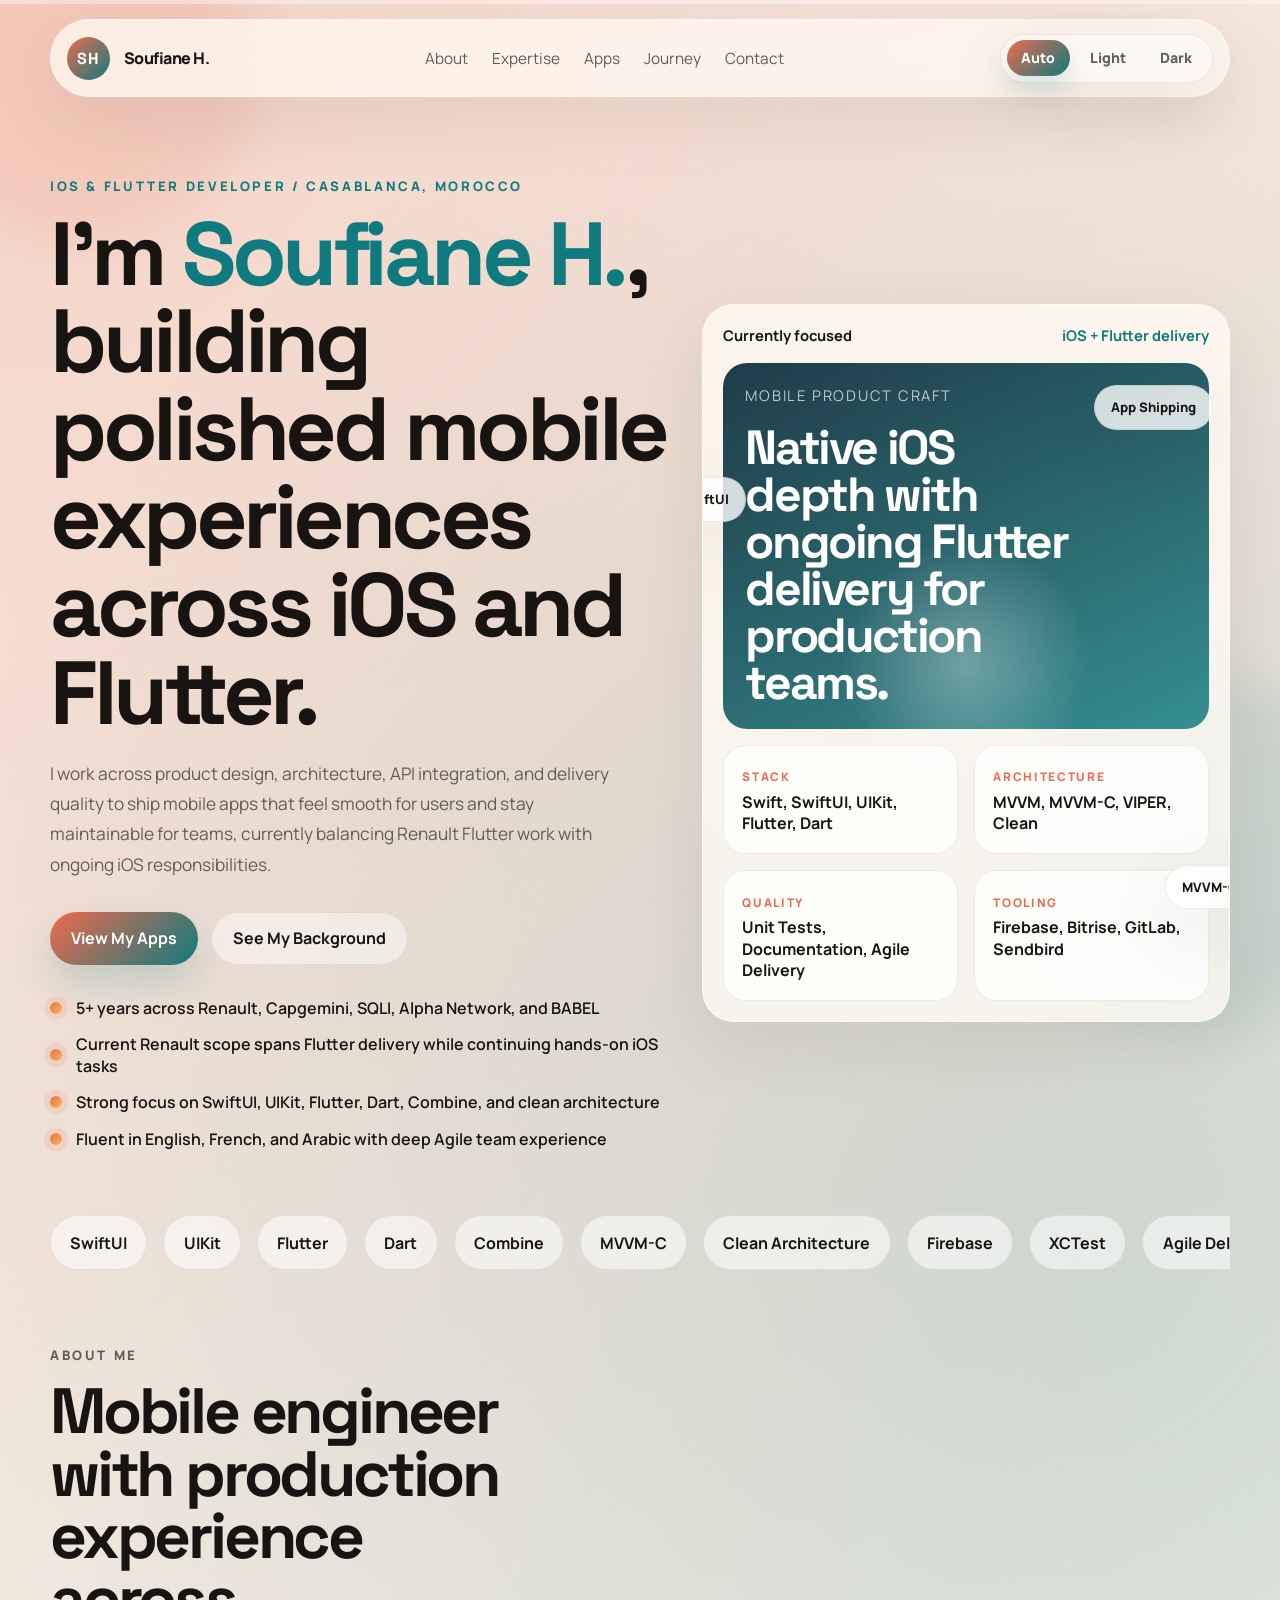
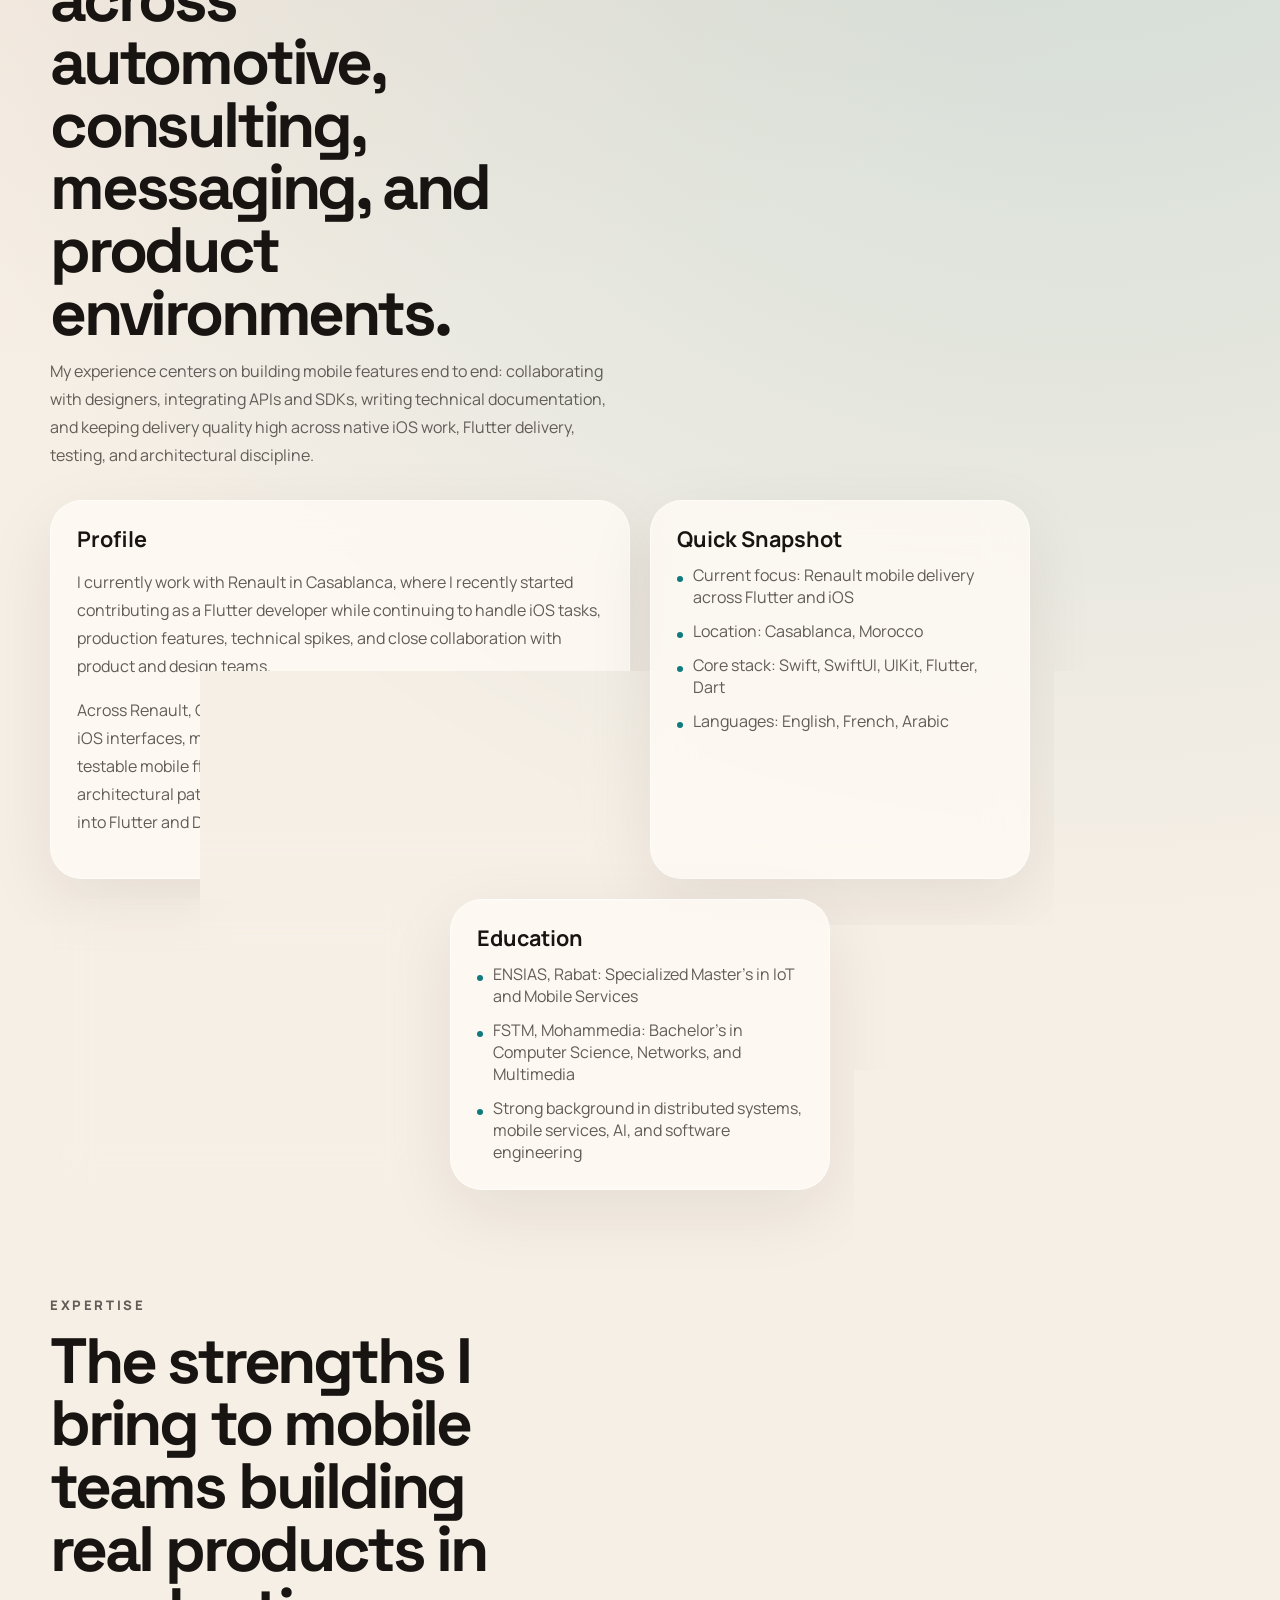
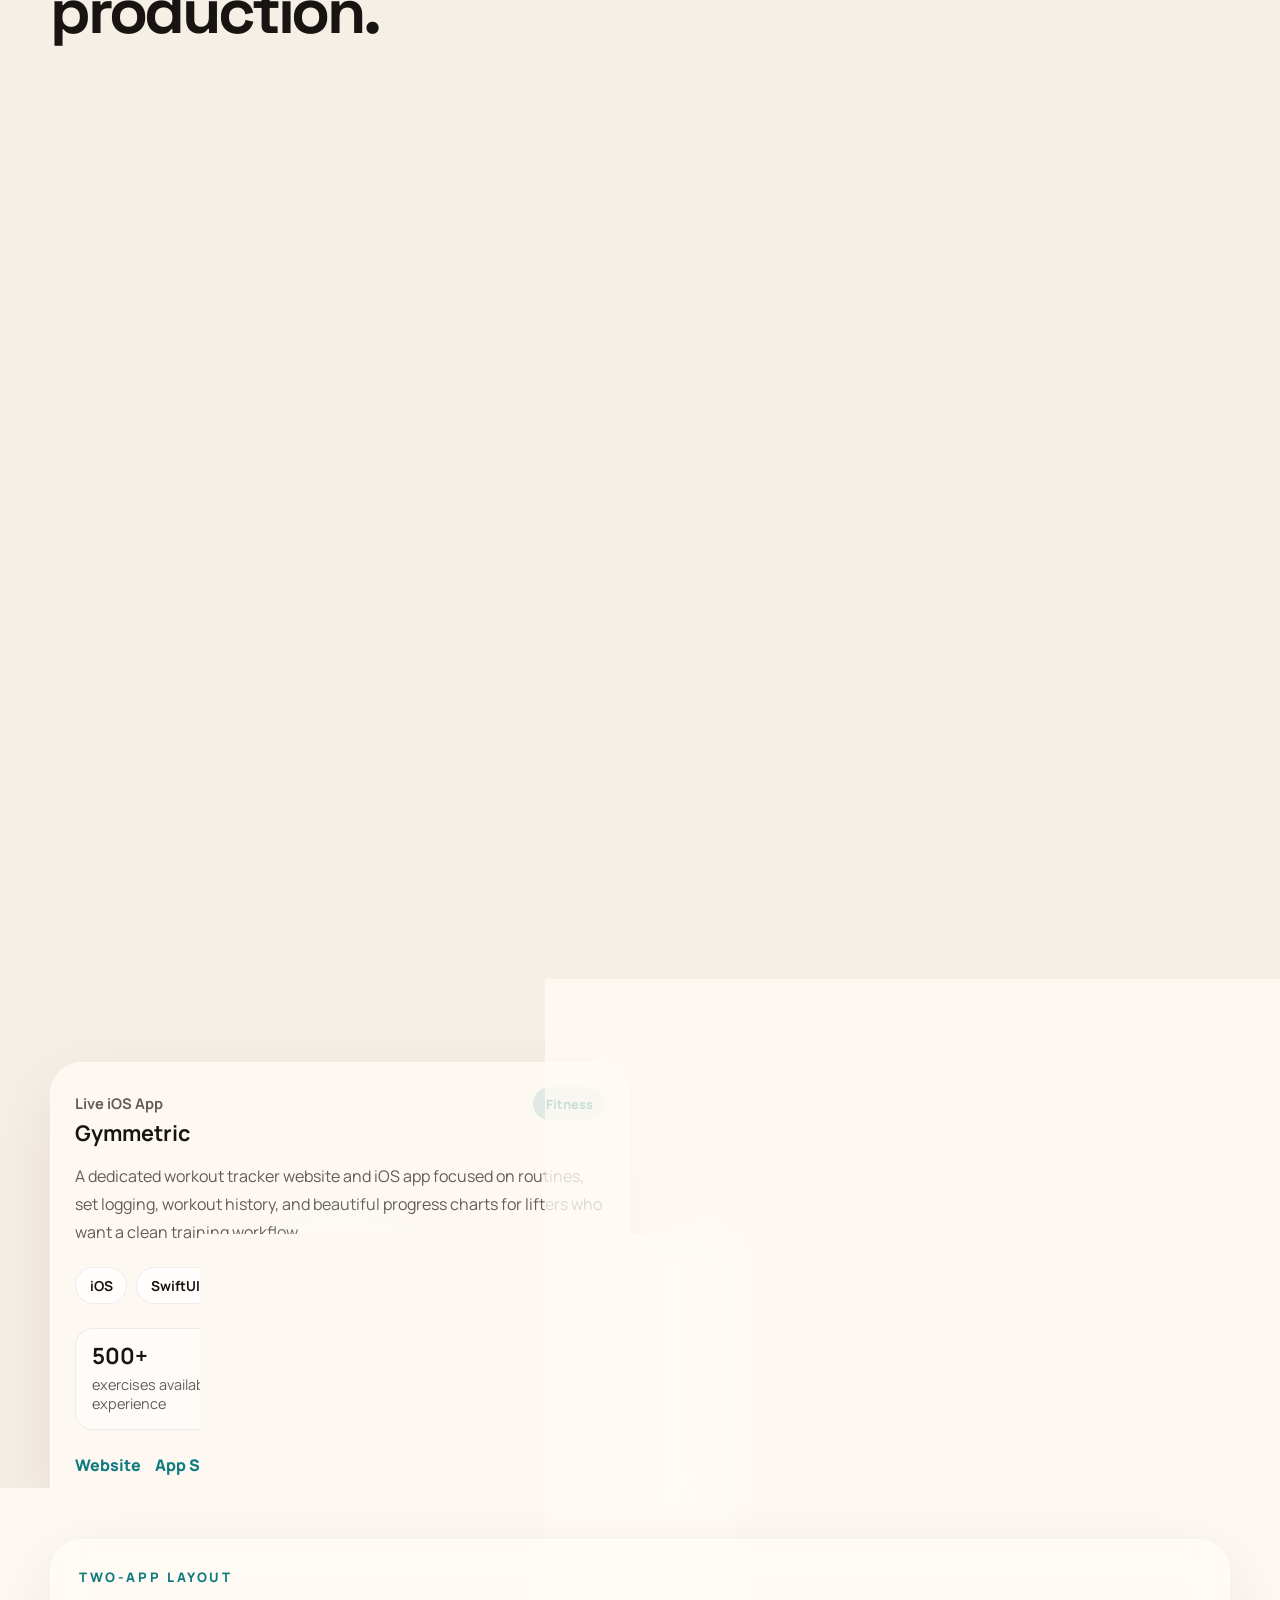
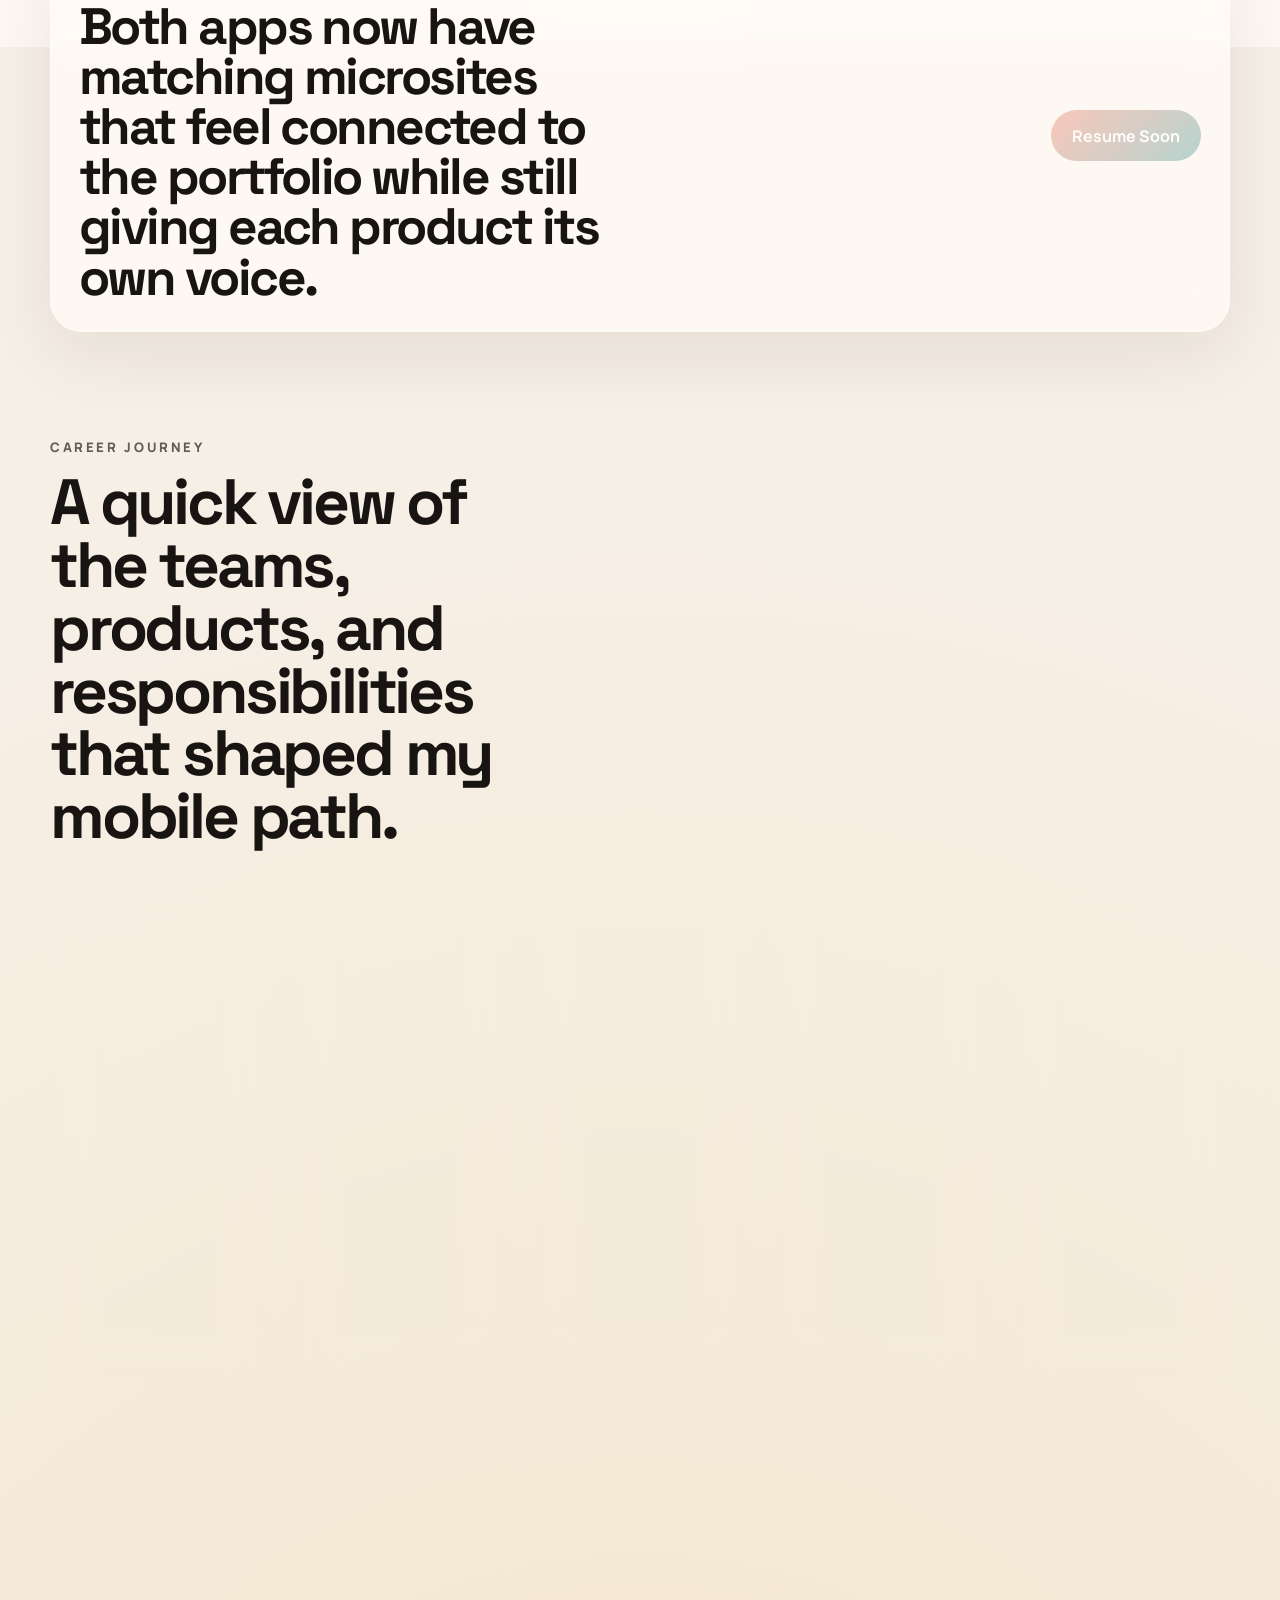
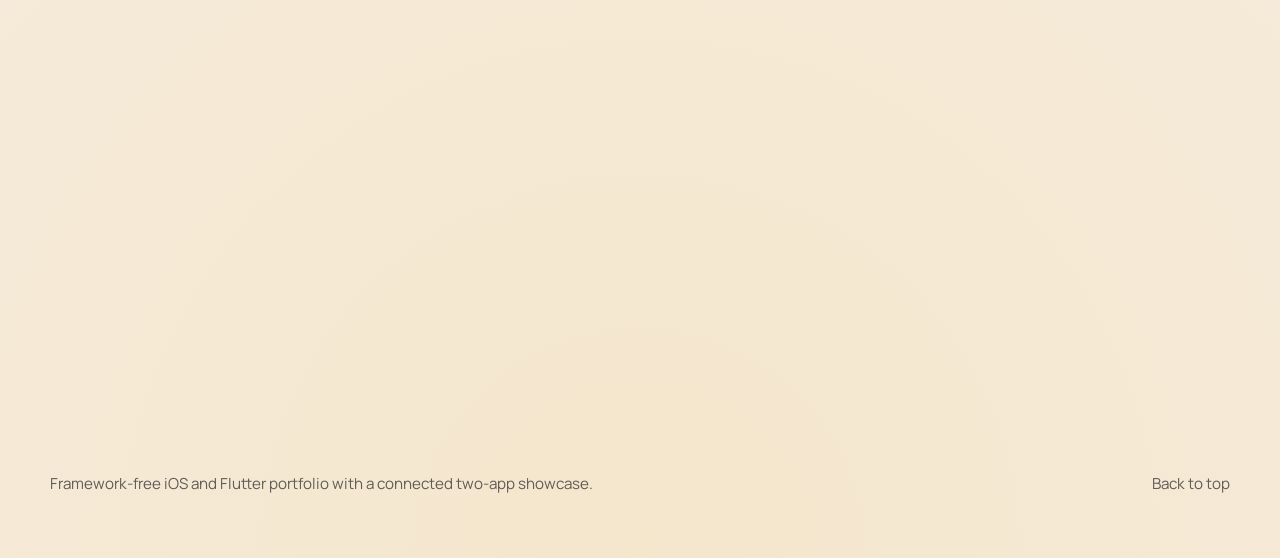
==== index.html @ 75a9214c "feat: init" ====
<!DOCTYPE html>
<html lang="en">
  <head>
    <meta charset="UTF-8" />
    <meta name="viewport" content="width=device-width, initial-scale=1.0" />
    <title>Soufiane H. | iOS &amp; Flutter Developer</title>
    <meta
      name="description"
      content="Framework-free portfolio for Soufiane H., featuring iOS and Flutter delivery, production app experience, and a connected two-app showcase."
    />
    <script>
      (function () {
        try {
          var mode = localStorage.getItem("site-theme-mode") || "system";
          var prefersDark = window.matchMedia("(prefers-color-scheme: dark)").matches;
          var resolved = mode === "dark" || (mode === "system" && prefersDark) ? "dark" : "light";
          document.documentElement.setAttribute("data-theme-mode", mode);
          document.documentElement.setAttribute("data-theme", resolved);
          document.documentElement.style.colorScheme = resolved;
        } catch (error) {}
      })();
    </script>
    <link rel="preconnect" href="https://fonts.googleapis.com" />
    <link rel="preconnect" href="https://fonts.gstatic.com" crossorigin />
    <link
      href="https://fonts.googleapis.com/css2?family=Manrope:wght@400;500;600;700;800&amp;family=Space+Grotesk:wght@500;700&amp;display=swap"
      rel="stylesheet"
    />
    <link rel="stylesheet" href="style.css" />
  </head>
  <body>
    <a class="skip-link" href="#main-content">Skip to content</a>

    <div class="scroll-progress" aria-hidden="true">
      <span></span>
    </div>

    <div class="page-shell">
      <header class="site-header">
        <a class="brand" href="#top" aria-label="Homepage">
          <span class="brand-mark">SH</span>
          <span class="brand-text">Soufiane H.</span>
        </a>

        <nav class="site-nav" aria-label="Primary navigation">
          <a href="#about">About</a>
          <a href="#services">Expertise</a>
          <a href="#apps">Apps</a>
          <a href="#process">Journey</a>
          <a href="#contact">Contact</a>
        </nav>

        <div class="theme-switcher theme-switcher--header" role="group" aria-label="Color theme">
          <button class="theme-switcher__button" type="button" data-theme-option="system" aria-pressed="true">Auto</button>
          <button class="theme-switcher__button" type="button" data-theme-option="light" aria-pressed="false">Light</button>
          <button class="theme-switcher__button" type="button" data-theme-option="dark" aria-pressed="false">Dark</button>
        </div>

        <!-- <span class="ghost-button is-disabled" aria-disabled="true">Resume Soon</span> -->
      </header>

      <main id="main-content">
        <section class="hero section" id="top">
          <div class="hero-copy" data-reveal>
            <p class="eyebrow">iOS &amp; Flutter Developer / Casablanca, Morocco</p>
            <h1>
              I'm <span class="text-accent">Soufiane H.</span>, building
              polished mobile experiences across iOS and Flutter.
            </h1>
            <p class="hero-text">
              I work across product design, architecture, API integration, and
              delivery quality to ship mobile apps that feel smooth for users
              and stay maintainable for teams, currently balancing Renault
              Flutter work with ongoing iOS responsibilities.
            </p>

            <div class="hero-actions">
              <a class="primary-button" href="#apps">View My Apps</a>
              <a class="secondary-link" href="#about">See My Background</a>
            </div>

            <ul class="signal-list" aria-label="Portfolio highlights">
              <li>5+ years across Renault, Capgemini, SQLI, Alpha Network, and BABEL</li>
              <li>Current Renault scope spans Flutter delivery while continuing hands-on iOS tasks</li>
              <li>Strong focus on SwiftUI, UIKit, Flutter, Dart, Combine, and clean architecture</li>
              <li>Fluent in English, French, and Arabic with deep Agile team experience</li>
            </ul>
          </div>

          <div class="hero-panel interactive-card" data-reveal data-tilt>
            <div class="panel-top">
              <p>Currently focused</p>
              <span>iOS + Flutter delivery</span>
            </div>

            <div class="hero-stack">
              <article class="stack-card">
                <p class="stack-label">Mobile Product Craft</p>
                <h2>Native iOS depth with ongoing Flutter delivery for production teams.</h2>
              </article>

              <div class="stack-grid">
                <article class="mini-card">
                  <span class="mini-kicker">Stack</span>
                  <strong>Swift, SwiftUI, UIKit, Flutter, Dart</strong>
                </article>
                <article class="mini-card">
                  <span class="mini-kicker">Architecture</span>
                  <strong>MVVM, MVVM-C, VIPER, Clean</strong>
                </article>
                <article class="mini-card">
                  <span class="mini-kicker">Quality</span>
                  <strong>Unit Tests, Documentation, Agile Delivery</strong>
                </article>
                <article class="mini-card">
                  <span class="mini-kicker">Tooling</span>
                  <strong>Firebase, Bitrise, GitLab, Sendbird</strong>
                </article>
              </div>
            </div>

            <span class="orbit orbit-one" aria-hidden="true">SwiftUI</span>
            <span class="orbit orbit-two" aria-hidden="true">MVVM-C</span>
            <span class="orbit orbit-three" aria-hidden="true">App Shipping</span>
          </div>
        </section>

        <section class="ticker" aria-label="Scrolling highlights">
          <div class="ticker-track">
            <span>SwiftUI</span>
            <span>UIKit</span>
            <span>Flutter</span>
            <span>Dart</span>
            <span>Combine</span>
            <span>MVVM-C</span>
            <span>Clean Architecture</span>
            <span>Firebase</span>
            <span>XCTest</span>
            <span>Agile Delivery</span>
            <span>SwiftUI</span>
            <span>UIKit</span>
            <span>Flutter</span>
            <span>Dart</span>
            <span>Combine</span>
            <span>MVVM-C</span>
            <span>Clean Architecture</span>
            <span>Firebase</span>
            <span>XCTest</span>
            <span>Agile Delivery</span>
          </div>
        </section>

        <section class="section" id="about">
          <div class="section-heading" data-reveal>
            <p class="eyebrow">About Me</p>
            <h2>
              Mobile engineer with production experience across automotive,
              consulting, messaging, and product environments.
            </h2>
            <p>
              My experience centers on building mobile features end to end:
              collaborating with designers, integrating APIs and SDKs, writing
              technical documentation, and keeping delivery quality high across
              native iOS work, Flutter delivery, testing, and architectural
              discipline.
            </p>
          </div>

          <div class="about-grid">
            <article class="about-card about-card-wide" data-reveal>
              <h3>Profile</h3>
              <p>
                I currently work with Renault in Casablanca, where I recently
                started contributing as a Flutter developer while continuing to
                handle iOS tasks, production features, technical spikes, and
                close collaboration with product and design teams.
              </p>
              <p>
                Across Renault, Capgemini, SQLI, Alpha Network, and BABEL, I
                have built iOS interfaces, messaging-related features, API
                integrations, and testable mobile flows using Swift, SwiftUI,
                UIKit, Combine, and modern architectural patterns, and I am now
                extending that production work into Flutter and Dart within my
                current Renault scope.
              </p>
            </article>

            <article class="about-card" data-reveal>
              <h3>Quick Snapshot</h3>
              <ul class="detail-list">
                <li>Current focus: Renault mobile delivery across Flutter and iOS</li>
                <li>Location: Casablanca, Morocco</li>
                <li>Core stack: Swift, SwiftUI, UIKit, Flutter, Dart</li>
                <li>Languages: English, French, Arabic</li>
              </ul>
            </article>

            <article class="about-card accent-card" data-reveal>
              <h3>Tools And Workflow</h3>
              <p>
                I regularly work with Firebase, Sendbird SDK, Contentsquare
                SDK, Bitrise, and GitLab, and I am comfortable moving between
                iOS delivery, Flutter tasks, documentation, testing, feature
                delivery, and release support.
              </p>
            </article>

            <article class="about-card" data-reveal>
              <h3>Education</h3>
              <ul class="detail-list">
                <li>ENSIAS, Rabat: Specialized Master's in IoT and Mobile Services</li>
                <li>FSTM, Mohammedia: Bachelor's in Computer Science, Networks, and Multimedia</li>
                <li>Strong background in distributed systems, mobile services, AI, and software engineering</li>
              </ul>
            </article>
          </div>
        </section>

        <section class="section" id="services">
          <div class="section-heading" data-reveal>
            <p class="eyebrow">Expertise</p>
            <h2>
              The strengths I bring to mobile teams building real products in
              production.
            </h2>
          </div>

          <div class="capability-grid">
            <article class="capability-card" data-reveal>
              <span class="capability-number">01</span>
              <h3>iOS And Flutter Engineering</h3>
              <p>
                Building and maintaining mobile features with Swift, SwiftUI,
                UIKit, Flutter, Dart, Combine, CoreData, CoreML, AVFoundation,
                and AVKit.
              </p>
            </article>

            <article class="capability-card" data-reveal>
              <span class="capability-number">02</span>
              <h3>Architecture And Quality</h3>
              <p>
                Applying MVVM, MVVM-C, VIPER, and clean architecture while
                supporting unit testing, technical spikes, and maintainable
                native and cross-platform code structure.
              </p>
            </article>

            <article class="capability-card" data-reveal>
              <span class="capability-number">03</span>
              <h3>Integration And Delivery</h3>
              <p>
                Shipping production-ready flows with API integration, offline
                and online management, SDK integration, Agile collaboration, and
                release-aware tooling.
              </p>
            </article>
          </div>
        </section>

        <section class="section" id="apps">
          <div class="section-heading" data-reveal>
            <p class="eyebrow">Featured Apps</p>
            <h2>
              A two-app spotlight designed around your portfolio instead of a
              generic multi-card gallery.
            </h2>
            <p>
              Both iOS products now have their own connected landing pages, so
              this section acts as the hub between the portfolio, the live app
              websites, and each App Store listing.
            </p>
          </div>

          <div class="apps-grid">
            <article class="app-card interactive-card" data-reveal data-tilt>
              <div class="app-head">
                <p class="app-type">Live iOS App</p>
                <span class="status-pill">Fitness</span>
              </div>
              <h3>Gymmetric</h3>
              <p>
                A dedicated workout tracker website and iOS app focused on
                routines, set logging, workout history, and beautiful progress
                charts for lifters who want a clean training workflow.
              </p>
              <ul class="app-tags">
                <li>iOS</li>
                <li>SwiftUI</li>
                <li>Workout Tracking</li>
              </ul>
              <div class="app-stats">
                <div>
                  <strong>500+</strong>
                  <span>exercises available in the app experience</span>
                </div>
                <div>
                  <strong>3</strong>
                  <span>supported languages highlighted on the product site</span>
                </div>
              </div>
              <div class="app-links">
                <a href="Gymmetric/index.html">Website</a>
                <a href="https://apps.apple.com/ma/app/gymmetric-gym-workout-tracker/id6747186413">App Store</a>
              </div>
            </article>

            <article class="app-card interactive-card" data-reveal data-tilt>
              <div class="app-head">
                <p class="app-type">Live iOS App</p>
                <span class="status-pill muted-pill">Productivity</span>
              </div>
              <h3>Togglio</h3>
              <p>
                A calm Pomodoro timer and task manager built for deep work,
                focus sprints, custom timing, and a more intentional daily
                productivity rhythm on iPhone.
              </p>
              <ul class="app-tags">
                <li>iOS</li>
                <li>Pomodoro</li>
                <li>Productivity</li>
              </ul>
              <div class="app-stats">
                <div>
                  <strong>25 min</strong>
                  <span>signature focus session highlighted across the product site</span>
                </div>
                <div>
                  <strong>0 data</strong>
                  <span>current App Store privacy label indicates data not collected</span>
                </div>
              </div>
              <div class="app-links">
                <a href="Togglio/index.html">Website</a>
                <a href="https://apps.apple.com/ma/app/togglio-pomodoro-timer-tasks/id6746730743">App Store</a>
              </div>
            </article>
          </div>

          <div class="apps-banner" data-reveal>
            <div>
              <p class="eyebrow">Two-App Layout</p>
              <h3>
                Both apps now have matching microsites that feel connected to
                the portfolio while still giving each product its own voice.
              </h3>
            </div>
            <span class="primary-button is-disabled" aria-disabled="true">Resume Soon</span>
          </div>
        </section>

        <section class="section" id="process">
          <div class="section-heading" data-reveal>
            <p class="eyebrow">Career Journey</p>
            <h2>
              A quick view of the teams, products, and responsibilities that
              shaped my mobile path.
            </h2>
          </div>

          <div class="process-grid">
            <article class="process-card" data-reveal>
              <span>01</span>
              <h3>Renault</h3>
              <p>
                Working with Renault since March 2025, now contributing as a
                Flutter developer while continuing iOS tasks across production
                features, front-end implementation, technical spikes,
                documentation, API integration, and unit tests.
              </p>
            </article>

            <article class="process-card" data-reveal>
              <span>02</span>
              <h3>Capgemini @ Renault</h3>
              <p>
                Senior iOS Developer from August 2024 to February 2025,
                delivering SwiftUI and UIKit features with Combine, MVVM-C, and
                close collaboration across Agile teams.
              </p>
            </article>

            <article class="process-card" data-reveal>
              <span>03</span>
              <h3>SQLI</h3>
              <p>
                iOS Developer from May 2023 to August 2024, including work on a
                new messaging Swift package, clean architecture, documentation,
                and unit tests.
              </p>
            </article>

            <article class="process-card" data-reveal>
              <span>04</span>
              <h3>Alpha Network</h3>
              <p>
                iOS Developer from March 2022 to April 2023, shipping new
                features, API integrations, MVVM-based flows, and UIKit-driven
                product updates.
              </p>
            </article>

            <article class="process-card" data-reveal>
              <span>05</span>
              <h3>BABEL</h3>
              <p>
                iOS Developer from September 2020 to February 2022, working
                with VIPER, Objective-C, unit and UI tests, and collaborative
                Agile product delivery.
              </p>
            </article>
          </div>
        </section>

        <section class="section contact-section" id="contact">
          <div class="contact-card interactive-card" data-reveal data-tilt>
            <p class="eyebrow">Contact</p>
            <h2>
              Open to iOS, Flutter, and product-focused mobile opportunities.
            </h2>
            <p>
              Available for product-focused mobile work, app collaborations, and
              engineering roles where strong UI craft and maintainable
              architecture both matter.
            </p>

            <div class="contact-links">
              <!-- <a class="primary-button" href="mailto:email@gmail.com"
                >email@gmail.com</a
              > 
              <span class="ghost-button dark-button is-disabled" aria-disabled="true"
                >Resume Soon</span
              > -->
              <a
                class="ghost-button dark-button"
                href="https://www.linkedin.com/in/shobaizi/"
                >LinkedIn</a
              >
            </div>
          </div>
        </section>
      </main>

      <footer class="site-footer">
        <p>Framework-free iOS and Flutter portfolio with a connected two-app showcase.</p>
        <a href="#top">Back to top</a>
      </footer>
    </div>

    <script src="script.js"></script>
  </body>
</html>
---- style.css ----
:root {
  color-scheme: light;
  --bg: #f6efe6;
  --paper: rgba(255, 251, 245, 0.78);
  --paper-solid: #fffaf4;
  --ink: #171412;
  --muted: #615c57;
  --line: rgba(23, 20, 18, 0.08);
  --accent: #ee6a4d;
  --accent-2: #0f7b7e;
  --accent-3: #efbf56;
  --accent-4: #13313f;
  --shadow-soft: 0 22px 70px rgba(43, 30, 18, 0.08);
  --shadow-strong: 0 24px 90px rgba(43, 30, 18, 0.16);
  --radius-xl: 32px;
  --radius-lg: 24px;
  --radius-md: 18px;
  --radius-sm: 14px;
  --container: 1180px;
}

:root[data-theme="dark"] {
  color-scheme: dark;
  --bg: #0d1418;
  --paper: rgba(18, 26, 31, 0.82);
  --paper-solid: #111a1f;
  --ink: #eef7f4;
  --muted: #a3b5af;
  --line: rgba(173, 196, 181, 0.14);
  --shadow-soft: 0 24px 72px rgba(0, 0, 0, 0.28);
  --shadow-strong: 0 30px 96px rgba(0, 0, 0, 0.42);
}

*,
*::before,
*::after {
  box-sizing: border-box;
}

html {
  scroll-behavior: smooth;
}

body {
  margin: 0;
  min-height: 100vh;
  font-family: "Manrope", sans-serif;
  color: var(--ink);
  background:
    radial-gradient(circle at top left, rgba(238, 106, 77, 0.2), transparent 28%),
    radial-gradient(circle at 85% 18%, rgba(15, 123, 126, 0.18), transparent 22%),
    radial-gradient(circle at 50% 100%, rgba(239, 191, 86, 0.18), transparent 24%),
    var(--bg);
  overflow-x: hidden;
}

body::before,
body::after {
  content: "";
  position: fixed;
  inset: auto;
  z-index: -2;
  width: 22rem;
  height: 22rem;
  border-radius: 50%;
  filter: blur(24px);
  opacity: 0.35;
  animation: drift 14s ease-in-out infinite;
}

body::before {
  top: -7rem;
  left: -6rem;
  background: rgba(238, 106, 77, 0.35);
}

body::after {
  right: -6rem;
  bottom: -8rem;
  background: rgba(15, 123, 126, 0.28);
  animation-delay: -7s;
}

a {
  color: inherit;
  text-decoration: none;
}

button,
a {
  -webkit-tap-highlight-color: transparent;
}

img {
  max-width: 100%;
  display: block;
}

.skip-link {
  position: absolute;
  left: 1rem;
  top: -3rem;
  padding: 0.75rem 1rem;
  border-radius: 999px;
  background: var(--accent-4);
  color: #fff;
  transition: top 0.2s ease;
  z-index: 20;
}

.skip-link:focus {
  top: 1rem;
}

.scroll-progress {
  position: fixed;
  top: 0;
  left: 0;
  width: 100%;
  height: 4px;
  z-index: 30;
  background: rgba(255, 255, 255, 0.4);
  backdrop-filter: blur(10px);
}

.scroll-progress span {
  display: block;
  width: 100%;
  height: 100%;
  transform-origin: left center;
  transform: scaleX(0);
  background: linear-gradient(90deg, var(--accent), var(--accent-2), var(--accent-3));
}

.page-shell {
  width: min(100% - 2rem, var(--container));
  margin: 0 auto;
  padding: 1.2rem 0 3rem;
}

.site-header {
  position: sticky;
  top: 1rem;
  z-index: 15;
  display: flex;
  align-items: center;
  justify-content: space-between;
  gap: 1rem;
  padding: 0.85rem 1rem;
  margin-bottom: 2.5rem;
  border: 1px solid rgba(255, 255, 255, 0.5);
  border-radius: 999px;
  background: rgba(255, 249, 241, 0.75);
  box-shadow: var(--shadow-soft);
  backdrop-filter: blur(18px);
  transition:
    transform 0.25s ease,
    box-shadow 0.25s ease,
    background 0.25s ease;
}

.site-header.is-scrolled {
  transform: translateY(0.15rem);
  background: rgba(255, 251, 245, 0.92);
  box-shadow: var(--shadow-strong);
}

.brand {
  display: inline-flex;
  align-items: center;
  gap: 0.85rem;
  min-width: fit-content;
}

.brand-mark {
  display: grid;
  place-items: center;
  width: 2.7rem;
  height: 2.7rem;
  border-radius: 50%;
  background: linear-gradient(135deg, var(--accent), var(--accent-2));
  color: #fff;
  font-family: "Space Grotesk", sans-serif;
  font-weight: 700;
  letter-spacing: 0.08em;
}

.brand-text {
  font-weight: 800;
  letter-spacing: -0.03em;
}

.site-nav {
  display: inline-flex;
  align-items: center;
  gap: 1.5rem;
}

.site-nav a {
  font-size: 0.96rem;
  color: var(--muted);
  transition: color 0.2s ease;
}

.site-nav a:hover,
.site-nav a:focus-visible {
  color: var(--ink);
}

.section {
  padding: 3.25rem 0;
}

.hero {
  display: grid;
  grid-template-columns: minmax(0, 1.08fr) minmax(320px, 0.92fr);
  gap: 2rem;
  align-items: center;
  min-height: calc(100vh - 12rem);
  padding-top: 2.5rem;
}

.hero-copy h1,
.section-heading h2,
.stack-card h2,
.contact-card h2,
.apps-banner h3 {
  margin: 0;
  font-family: "Space Grotesk", sans-serif;
  letter-spacing: -0.05em;
  line-height: 0.98;
}

.hero-copy h1 {
  max-width: 12ch;
  font-size: clamp(3.5rem, 7vw, 6.4rem);
}

.text-accent {
  color: var(--accent-2);
}

.hero-text,
.section-heading p,
.about-card p,
.capability-card p,
.app-card p,
.process-card p,
.contact-card p {
  color: var(--muted);
  line-height: 1.75;
}

.hero-text {
  max-width: 52ch;
  margin: 1.35rem 0 0;
  font-size: 1.08rem;
}

.eyebrow {
  margin: 0 0 0.95rem;
  color: var(--accent-2);
  font-size: 0.82rem;
  font-weight: 800;
  letter-spacing: 0.2em;
  text-transform: uppercase;
}

.hero-actions,
.contact-links,
.app-links {
  display: flex;
  flex-wrap: wrap;
  gap: 0.85rem;
}

.hero-actions {
  margin-top: 2rem;
}

.primary-button,
.ghost-button,
.secondary-link {
  display: inline-flex;
  align-items: center;
  justify-content: center;
  min-height: 3.2rem;
  padding: 0.9rem 1.3rem;
  border-radius: 999px;
  font-weight: 700;
  transition:
    transform 0.2s ease,
    background 0.2s ease,
    color 0.2s ease,
    border-color 0.2s ease;
}

.primary-button {
  color: #fff;
  background: linear-gradient(135deg, var(--accent), var(--accent-2));
  box-shadow: 0 18px 38px rgba(15, 123, 126, 0.2);
}

.ghost-button,
.secondary-link {
  border: 1px solid var(--line);
  background: rgba(255, 255, 255, 0.44);
}

.primary-button:hover,
.ghost-button:hover,
.secondary-link:hover,
.primary-button:focus-visible,
.ghost-button:focus-visible,
.secondary-link:focus-visible {
  transform: translateY(-2px);
}

.theme-switcher {
  display: inline-flex;
  align-items: center;
  gap: 0.35rem;
  padding: 0.35rem;
  border: 1px solid var(--line);
  border-radius: 999px;
  background: rgba(255, 255, 255, 0.44);
  box-shadow: var(--shadow-soft);
}

.theme-switcher__button {
  border: none;
  background: transparent;
  color: var(--muted);
  font: inherit;
  font-size: 0.88rem;
  font-weight: 800;
  line-height: 1;
  padding: 0.68rem 0.9rem;
  border-radius: 999px;
  cursor: pointer;
  transition:
    background 0.2s ease,
    color 0.2s ease,
    transform 0.2s ease,
    box-shadow 0.2s ease;
}

.theme-switcher__button:hover,
.theme-switcher__button:focus-visible {
  color: var(--ink);
  outline: none;
}

.theme-switcher__button[aria-pressed="true"] {
  color: #fff;
  background: linear-gradient(135deg, var(--accent), var(--accent-2));
  box-shadow: 0 14px 28px rgba(15, 123, 126, 0.18);
}

.primary-button.is-disabled,
.ghost-button.is-disabled,
.secondary-link.is-disabled {
  cursor: default;
  pointer-events: none;
  opacity: 0.62;
  transform: none;
  box-shadow: none;
}

.primary-button.is-disabled {
  background: linear-gradient(135deg, rgba(238, 106, 77, 0.56), rgba(15, 123, 126, 0.48));
}

.ghost-button.is-disabled,
.secondary-link.is-disabled {
  background: rgba(255, 255, 255, 0.38);
}

.dark-button {
  color: #fff;
  border-color: rgba(255, 255, 255, 0.18);
  background: rgba(255, 255, 255, 0.08);
}

.dark-button.is-disabled {
  color: rgba(255, 255, 255, 0.82);
  border-color: rgba(255, 255, 255, 0.14);
  background: rgba(255, 255, 255, 0.06);
}

.signal-list {
  display: grid;
  gap: 0.9rem;
  padding: 0;
  margin: 2rem 0 0;
  list-style: none;
}

.signal-list li {
  display: flex;
  align-items: center;
  gap: 0.85rem;
  color: var(--ink);
  font-weight: 600;
}

.signal-list li::before {
  content: "";
  width: 0.75rem;
  height: 0.75rem;
  flex-shrink: 0;
  border-radius: 50%;
  background: linear-gradient(135deg, var(--accent), var(--accent-3));
  box-shadow: 0 0 0 6px rgba(238, 106, 77, 0.12);
}

.hero-panel,
.about-card,
.capability-card,
.app-card,
.process-card,
.contact-card,
.apps-banner {
  position: relative;
  overflow: hidden;
  border: 1px solid rgba(255, 255, 255, 0.48);
  border-radius: var(--radius-xl);
  background: var(--paper);
  box-shadow: var(--shadow-soft);
  backdrop-filter: blur(20px);
}

.interactive-card {
  transform-style: preserve-3d;
  transform:
    perspective(1200px)
    rotateX(var(--rotate-x, 0deg))
    rotateY(var(--rotate-y, 0deg))
    translateZ(0);
  transition:
    transform 0.25s ease,
    box-shadow 0.25s ease,
    opacity 0.7s ease,
    filter 0.7s ease;
}

.interactive-card::after {
  content: "";
  position: absolute;
  inset: 0;
  background:
    radial-gradient(
      circle at var(--glow-x, 50%) var(--glow-y, 50%),
      rgba(255, 255, 255, 0.45),
      transparent 28%
    );
  opacity: 0.7;
  pointer-events: none;
}

.interactive-card:hover {
  box-shadow: var(--shadow-strong);
}

.hero-panel {
  min-height: 38rem;
  padding: 1.25rem;
}

.panel-top,
.app-head {
  display: flex;
  align-items: center;
  justify-content: space-between;
  gap: 1rem;
}

.panel-top p,
.panel-top span,
.app-type {
  margin: 0;
  font-size: 0.92rem;
  font-weight: 700;
}

.panel-top span {
  color: var(--accent-2);
}

.hero-stack {
  display: grid;
  gap: 1rem;
  margin-top: 1.1rem;
}

.stack-card {
  padding: 1.4rem;
  min-height: 15rem;
  border-radius: calc(var(--radius-xl) - 8px);
  background:
    linear-gradient(155deg, rgba(19, 49, 63, 0.95), rgba(15, 123, 126, 0.84));
  color: #fff;
}

.stack-card h2 {
  max-width: 11ch;
  margin-top: 1.2rem;
  font-size: clamp(2rem, 4vw, 3rem);
}

.stack-label {
  margin: 0;
  font-size: 0.92rem;
  color: rgba(255, 255, 255, 0.7);
  letter-spacing: 0.12em;
  text-transform: uppercase;
}

.stack-grid {
  display: grid;
  grid-template-columns: repeat(2, minmax(0, 1fr));
  gap: 1rem;
}

.mini-card {
  padding: 1.15rem;
  border-radius: calc(var(--radius-xl) - 10px);
  background: rgba(255, 255, 255, 0.72);
  border: 1px solid rgba(23, 20, 18, 0.07);
}

.mini-card strong {
  display: block;
  margin-top: 0.35rem;
  font-size: 1rem;
  line-height: 1.35;
}

.mini-kicker {
  color: var(--accent);
  font-size: 0.74rem;
  font-weight: 800;
  letter-spacing: 0.14em;
  text-transform: uppercase;
}

.orbit {
  position: absolute;
  display: inline-flex;
  align-items: center;
  justify-content: center;
  padding: 0.78rem 1rem;
  border-radius: 999px;
  background: rgba(255, 255, 255, 0.8);
  border: 1px solid rgba(23, 20, 18, 0.08);
  box-shadow: var(--shadow-soft);
  font-size: 0.82rem;
  font-weight: 800;
  animation: float 7s ease-in-out infinite;
}

.orbit-one {
  top: 24%;
  left: -2.5rem;
}

.orbit-two {
  right: -1.6rem;
  bottom: 7rem;
  animation-delay: -2s;
}

.orbit-three {
  right: 1rem;
  top: 5rem;
  animation-delay: -4s;
}

.ticker {
  overflow: hidden;
  padding: 0.85rem 0 1.4rem;
}

.ticker-track {
  display: flex;
  align-items: center;
  gap: 1rem;
  width: max-content;
  animation: ticker 24s linear infinite;
}

.ticker-track span {
  padding: 0.95rem 1.2rem;
  border: 1px solid var(--line);
  border-radius: 999px;
  background: rgba(255, 255, 255, 0.54);
  font-weight: 700;
  white-space: nowrap;
}

.section-heading {
  display: grid;
  gap: 0.8rem;
  margin-bottom: 1.9rem;
}

.section-heading h2 {
  max-width: 12ch;
  font-size: clamp(2.3rem, 5vw, 4rem);
}

.section-heading p {
  max-width: 58ch;
  margin: 0;
}

.about-grid {
  display: grid;
  grid-template-columns: repeat(12, minmax(0, 1fr));
  gap: 1.25rem;
}

.about-card {
  padding: 1.6rem;
  grid-column: span 4;
}

.about-card h3,
.capability-card h3,
.app-card h3,
.process-card h3 {
  margin: 0 0 0.75rem;
  font-size: 1.35rem;
  line-height: 1.2;
}

.about-card-wide {
  grid-column: span 6;
}

.accent-card {
  color: #fff;
  background:
    linear-gradient(160deg, rgba(238, 106, 77, 0.95), rgba(239, 191, 86, 0.88));
}

.accent-card p,
.accent-card h3 {
  color: #fff;
}

.detail-list {
  display: grid;
  gap: 0.75rem;
  padding: 0;
  margin: 0;
  list-style: none;
}

.detail-list li {
  position: relative;
  padding-left: 1rem;
  color: var(--muted);
}

.detail-list li::before {
  content: "";
  position: absolute;
  left: 0;
  top: 0.72rem;
  width: 0.38rem;
  height: 0.38rem;
  border-radius: 50%;
  background: var(--accent-2);
}

.capability-grid,
.apps-grid,
.process-grid {
  display: grid;
  gap: 1.25rem;
}

.capability-grid {
  grid-template-columns: repeat(3, minmax(0, 1fr));
}

.capability-card {
  padding: 1.75rem;
}

.capability-number,
.process-card span {
  display: inline-flex;
  align-items: center;
  justify-content: center;
  width: 2.4rem;
  height: 2.4rem;
  margin-bottom: 1rem;
  border-radius: 50%;
  background: rgba(15, 123, 126, 0.12);
  color: var(--accent-2);
  font-weight: 800;
}

.apps-grid {
  grid-template-columns: repeat(2, minmax(0, 1fr));
}

.app-card {
  padding: 1.5rem;
}

.status-pill {
  display: inline-flex;
  align-items: center;
  justify-content: center;
  padding: 0.48rem 0.78rem;
  border-radius: 999px;
  background: rgba(15, 123, 126, 0.12);
  color: var(--accent-2);
  font-size: 0.8rem;
  font-weight: 800;
}

.muted-pill {
  background: rgba(239, 191, 86, 0.18);
  color: #8f6700;
}

.app-tags {
  display: flex;
  flex-wrap: wrap;
  gap: 0.55rem;
  padding: 0;
  margin: 1.3rem 0 1.5rem;
  list-style: none;
}

.app-tags li {
  padding: 0.5rem 0.85rem;
  border-radius: 999px;
  background: rgba(255, 255, 255, 0.72);
  border: 1px solid rgba(23, 20, 18, 0.07);
  font-size: 0.86rem;
  font-weight: 700;
}

.app-stats {
  display: grid;
  grid-template-columns: repeat(2, minmax(0, 1fr));
  gap: 0.75rem;
  margin-bottom: 1.5rem;
}

.app-stats div {
  padding: 1rem;
  border-radius: var(--radius-md);
  background: rgba(255, 255, 255, 0.55);
  border: 1px solid rgba(23, 20, 18, 0.07);
}

.app-stats strong {
  display: block;
  font-size: 1.4rem;
  line-height: 1;
}

.app-stats span {
  display: block;
  margin-top: 0.45rem;
  color: var(--muted);
  font-size: 0.9rem;
}

.app-links a {
  color: var(--accent-2);
  font-weight: 800;
}

.apps-banner,
.contact-card {
  margin-top: 1.25rem;
  padding: 1.75rem;
}

.apps-banner {
  display: flex;
  align-items: center;
  justify-content: space-between;
  gap: 1.5rem;
}

.apps-banner h3 {
  max-width: 17ch;
  font-size: clamp(2rem, 4vw, 3.2rem);
}

.process-grid {
  grid-template-columns: repeat(auto-fit, minmax(220px, 1fr));
}

.process-card {
  padding: 1.6rem;
}

.contact-section {
  padding-bottom: 1rem;
}

.contact-card {
  color: #fff;
  background:
    radial-gradient(circle at top right, rgba(239, 191, 86, 0.24), transparent 24%),
    linear-gradient(155deg, rgba(19, 49, 63, 0.98), rgba(15, 123, 126, 0.92));
}

.contact-card .eyebrow,
.contact-card p {
  color: rgba(255, 255, 255, 0.76);
}

.contact-card h2 {
  max-width: 11ch;
  font-size: clamp(2.5rem, 5vw, 4.4rem);
}

.site-footer {
  display: flex;
  align-items: center;
  justify-content: space-between;
  gap: 1rem;
  padding: 1rem 0 0;
  color: var(--muted);
  font-size: 0.95rem;
}

[data-reveal] {
  opacity: 0;
  filter: blur(12px);
  transition:
    opacity 0.7s ease,
    filter 0.7s ease;
}

[data-reveal]:not(.interactive-card) {
  transform: translateY(24px);
  transition:
    opacity 0.7s ease,
    transform 0.7s ease,
    filter 0.7s ease;
}

[data-reveal].is-visible {
  opacity: 1;
  filter: blur(0);
}

[data-reveal]:not(.interactive-card).is-visible {
  transform: translateY(0);
}

@keyframes float {
  0%,
  100% {
    transform: translateY(0);
  }
  50% {
    transform: translateY(-10px);
  }
}

@keyframes drift {
  0%,
  100% {
    transform: translate3d(0, 0, 0) scale(1);
  }
  50% {
    transform: translate3d(1.6rem, -1.2rem, 0) scale(1.08);
  }
}

@keyframes ticker {
  from {
    transform: translateX(0);
  }
  to {
    transform: translateX(-50%);
  }
}

@media (max-width: 1100px) {
  .hero,
  .apps-banner,
  .site-footer {
    grid-template-columns: 1fr;
  }

  .hero {
    min-height: auto;
  }

  .about-card,
  .about-card-wide {
    grid-column: span 6;
  }

  .capability-grid,
  .apps-grid,
  .process-grid {
    grid-template-columns: repeat(2, minmax(0, 1fr));
  }

  .apps-banner,
  .site-footer {
    display: grid;
  }

  .apps-banner h3 {
    max-width: none;
  }
}

@media (max-width: 820px) {
  .page-shell {
    width: min(100% - 1rem, var(--container));
  }

  .site-header {
    flex-wrap: wrap;
    justify-content: center;
    border-radius: 28px;
  }

  .site-nav {
    flex-wrap: wrap;
    justify-content: center;
    gap: 1rem;
  }

  .theme-switcher--header {
    order: 3;
  }

  .hero {
    grid-template-columns: 1fr;
    padding-top: 1.4rem;
  }

  .hero-copy h1 {
    max-width: 100%;
  }

  .hero-panel {
    min-height: auto;
  }

  .about-card,
  .about-card-wide,
  .capability-grid,
  .apps-grid,
  .process-grid {
    grid-column: auto;
  }

  .capability-grid,
  .apps-grid,
  .process-grid {
    grid-template-columns: 1fr;
  }

  .about-grid {
    grid-template-columns: 1fr;
  }
}

@media (max-width: 640px) {
  .section {
    padding: 2.5rem 0;
  }

  .hero-copy h1 {
    font-size: clamp(2.9rem, 15vw, 4.4rem);
  }

  .section-heading h2,
  .contact-card h2,
  .apps-banner h3 {
    max-width: 100%;
  }

  .stack-grid,
  .app-stats {
    grid-template-columns: 1fr;
  }

  .orbit {
    display: none;
  }

  .hero-actions,
  .contact-links {
    flex-direction: column;
  }

  .primary-button,
  .ghost-button,
  .secondary-link {
    width: 100%;
  }

  .theme-switcher--header {
    width: 100%;
    justify-content: center;
  }
}

:root[data-theme="dark"] body {
  background:
    radial-gradient(circle at top left, rgba(238, 106, 77, 0.14), transparent 28%),
    radial-gradient(circle at 85% 18%, rgba(15, 123, 126, 0.18), transparent 24%),
    radial-gradient(circle at 50% 100%, rgba(239, 191, 86, 0.1), transparent 26%),
    var(--bg);
}

:root[data-theme="dark"] body::before {
  background: rgba(238, 106, 77, 0.2);
}

:root[data-theme="dark"] body::after {
  background: rgba(15, 123, 126, 0.18);
}

:root[data-theme="dark"] .site-header {
  border-color: rgba(173, 196, 181, 0.16);
  background: rgba(13, 20, 24, 0.76);
}

:root[data-theme="dark"] .site-header.is-scrolled {
  background: rgba(13, 20, 24, 0.92);
}

:root[data-theme="dark"] .ghost-button,
:root[data-theme="dark"] .secondary-link,
:root[data-theme="dark"] .theme-switcher,
:root[data-theme="dark"] .ticker-track span,
:root[data-theme="dark"] .mini-card,
:root[data-theme="dark"] .app-tags li,
:root[data-theme="dark"] .app-stats div {
  background: rgba(16, 24, 29, 0.82);
  border-color: rgba(173, 196, 181, 0.14);
}

:root[data-theme="dark"] .ghost-button.is-disabled,
:root[data-theme="dark"] .secondary-link.is-disabled {
  background: rgba(16, 24, 29, 0.56);
}

:root[data-theme="dark"] .dark-button,
:root[data-theme="dark"] .dark-button.is-disabled {
  background: rgba(255, 255, 255, 0.06);
  border-color: rgba(255, 255, 255, 0.14);
}

:root[data-theme="dark"] .interactive-card::after {
  background:
    radial-gradient(
      circle at var(--glow-x, 50%) var(--glow-y, 50%),
      rgba(143, 234, 220, 0.16),
      transparent 30%
    );
}

:root[data-theme="dark"] .muted-pill {
  color: #f0d78a;
}

@media (prefers-reduced-motion: reduce) {
  html {
    scroll-behavior: auto;
  }

  *,
  *::before,
  *::after {
    animation: none !important;
    transition: none !important;
  }

  [data-reveal] {
    opacity: 1;
    transform: none;
    filter: none;
  }
}
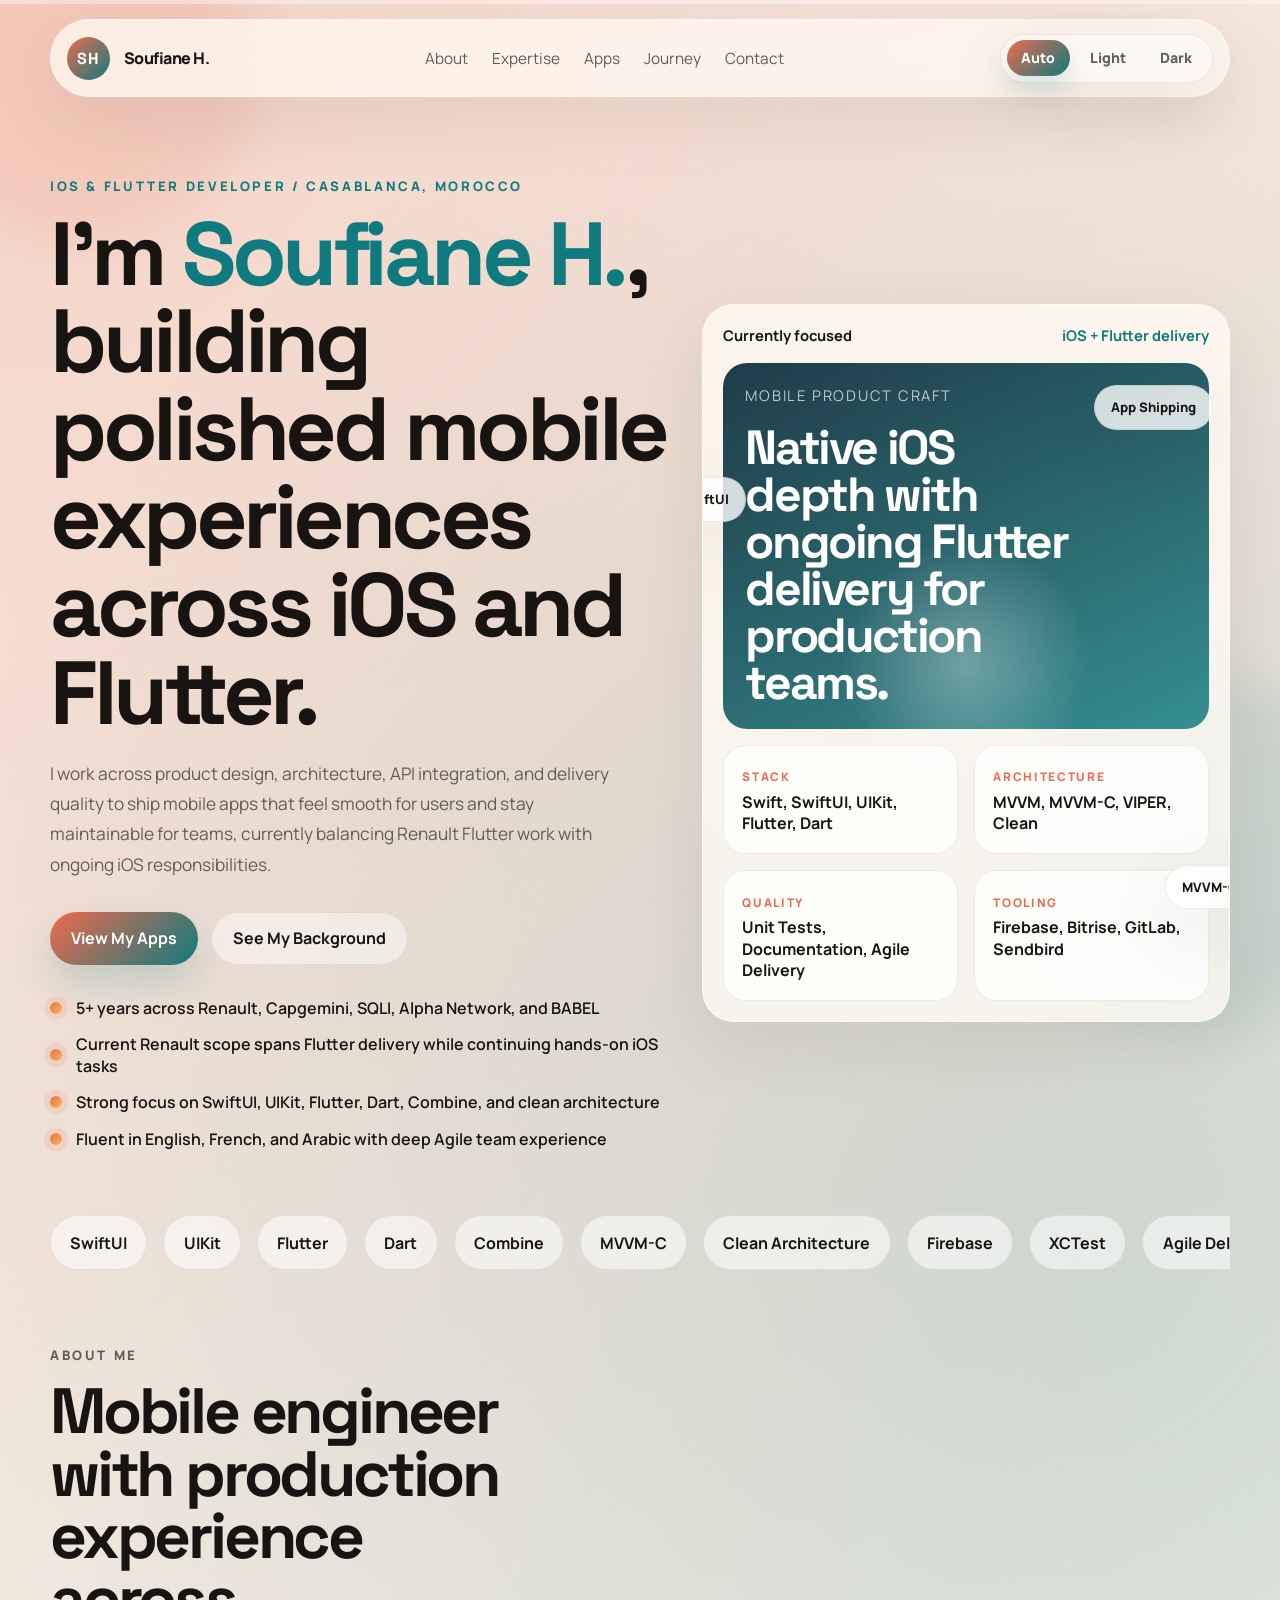
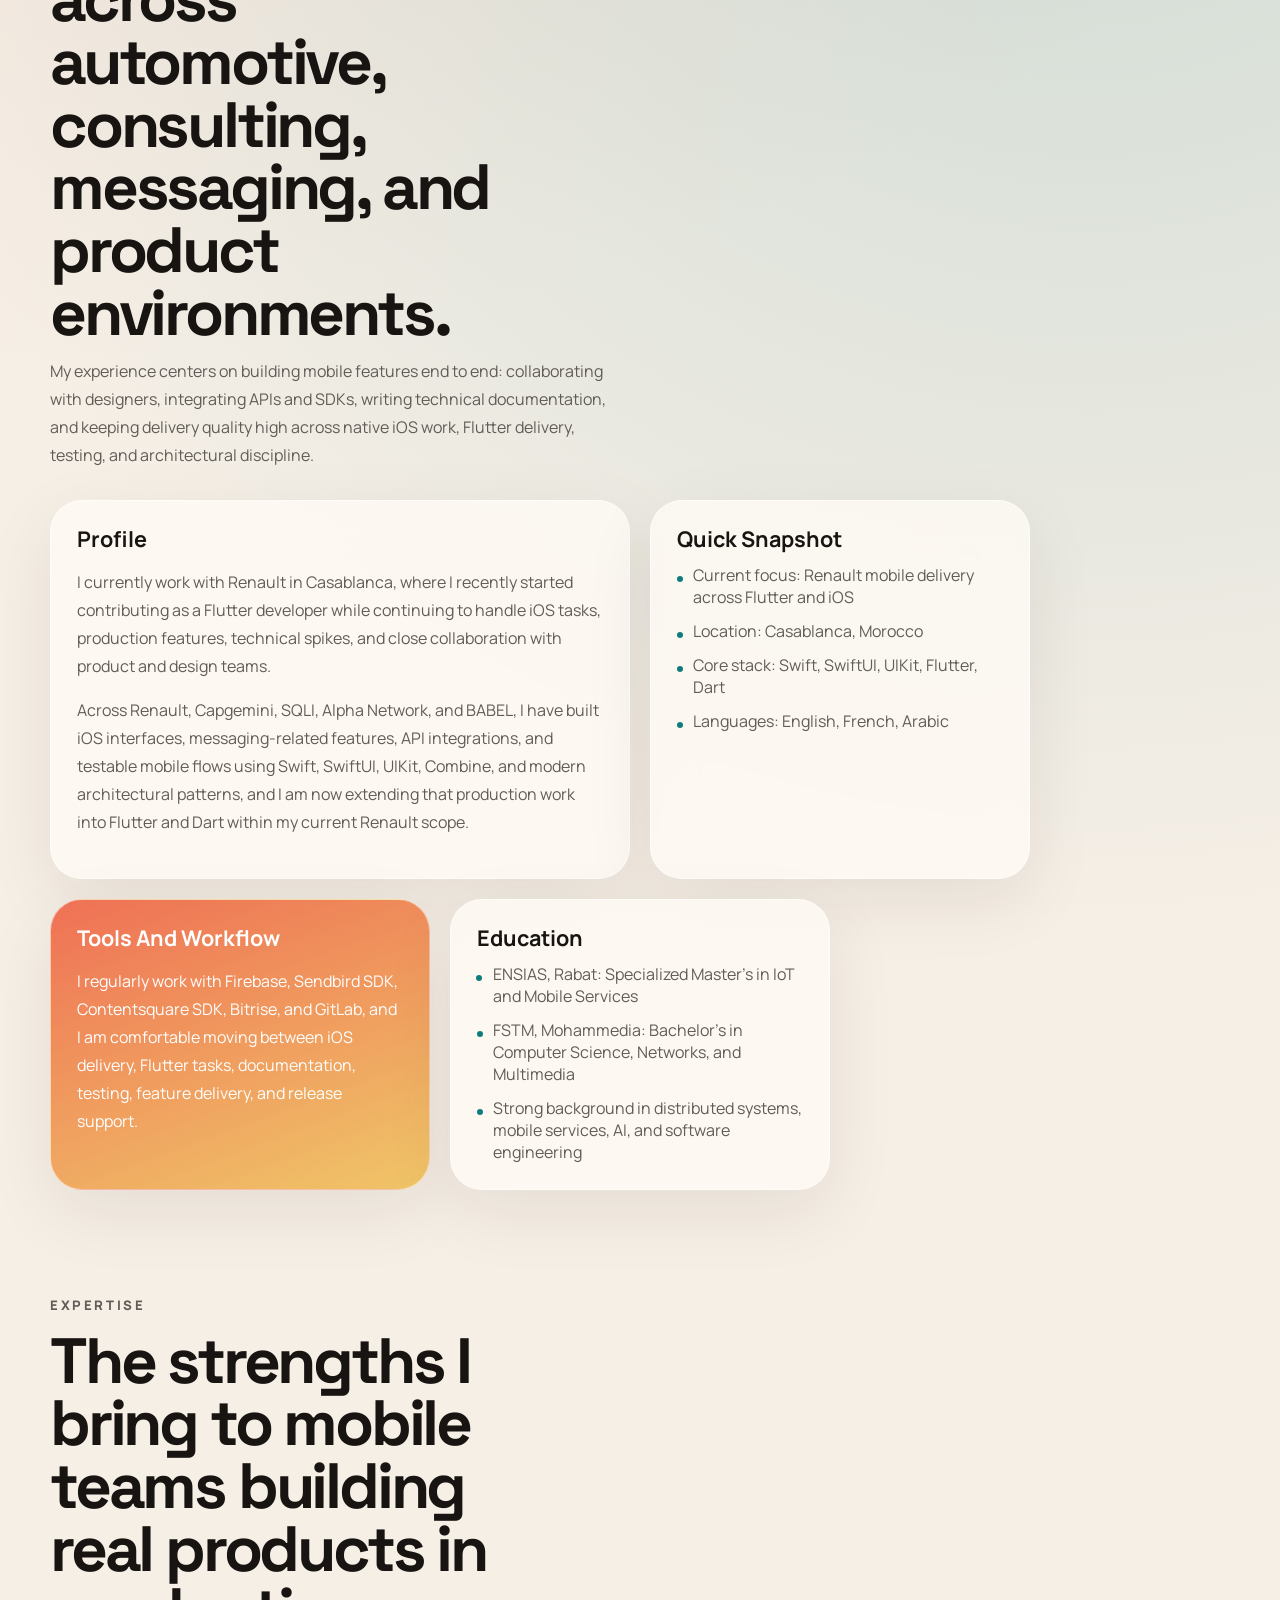
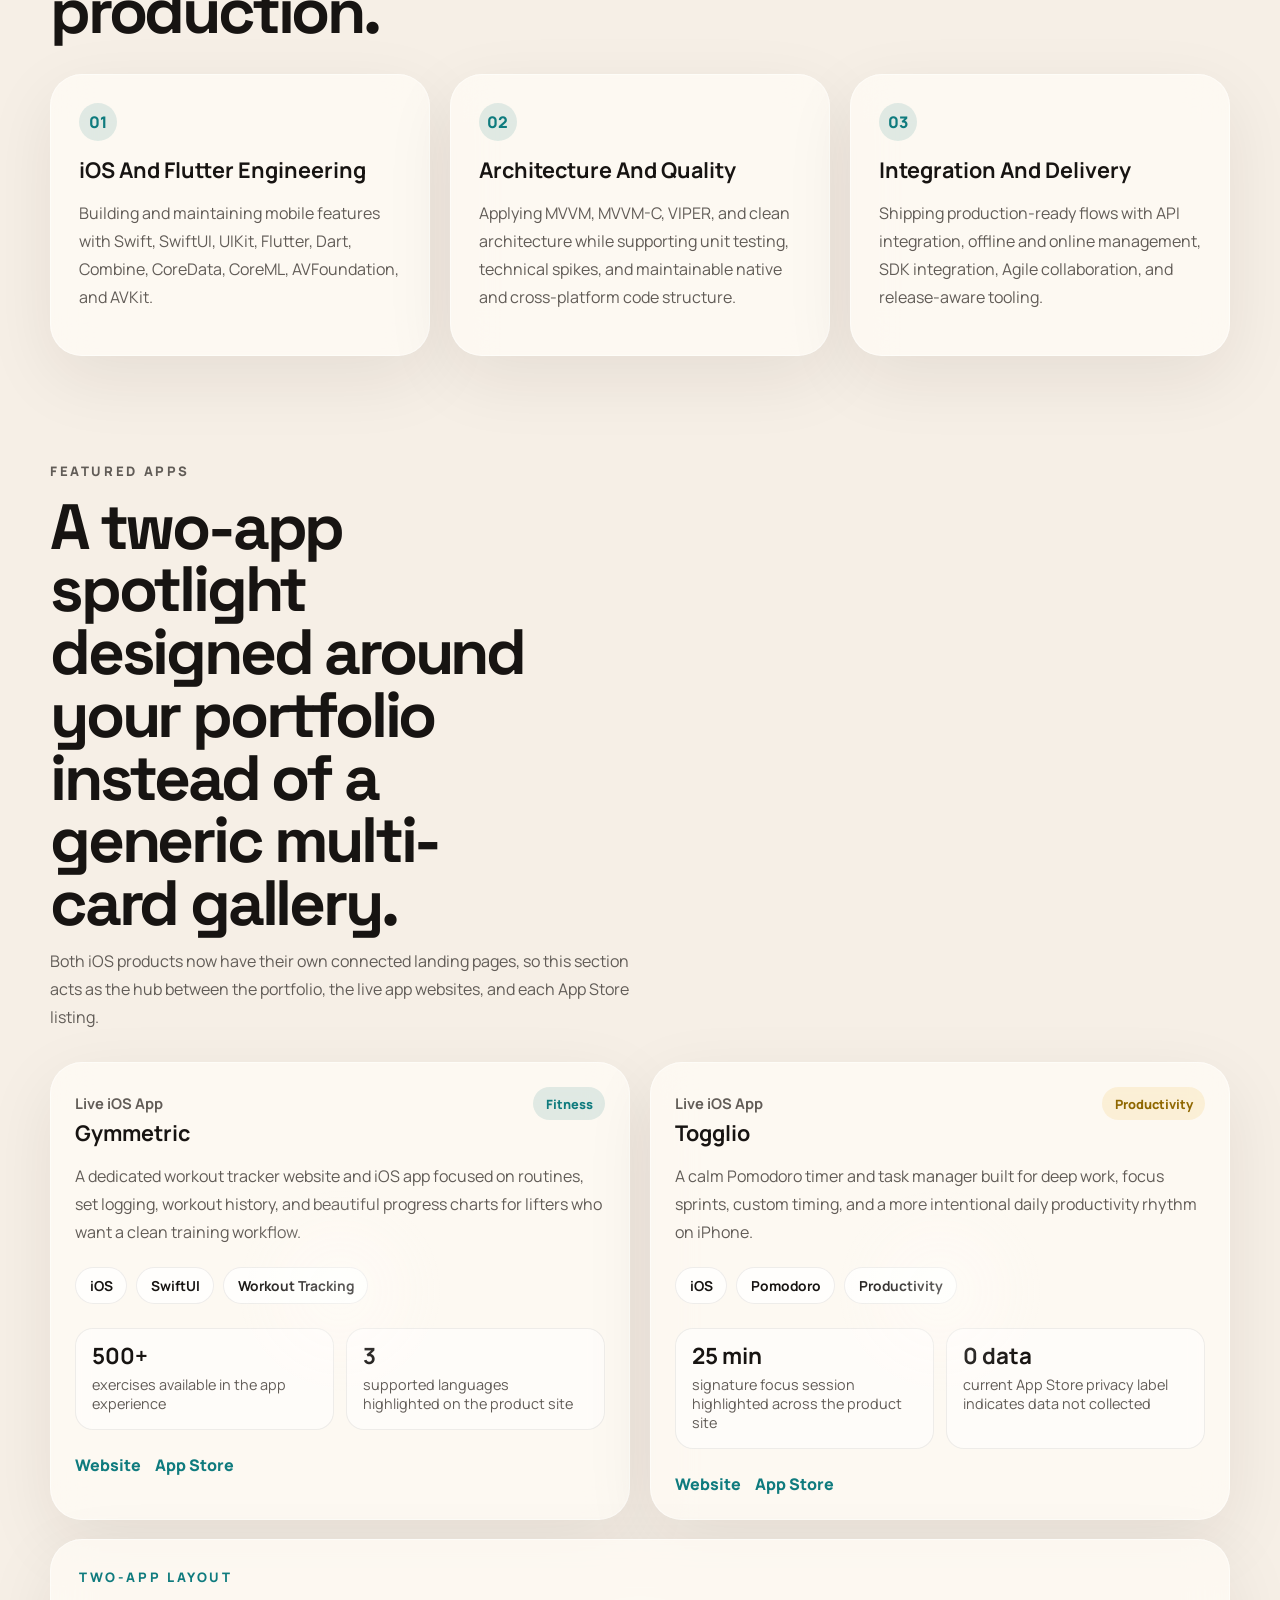
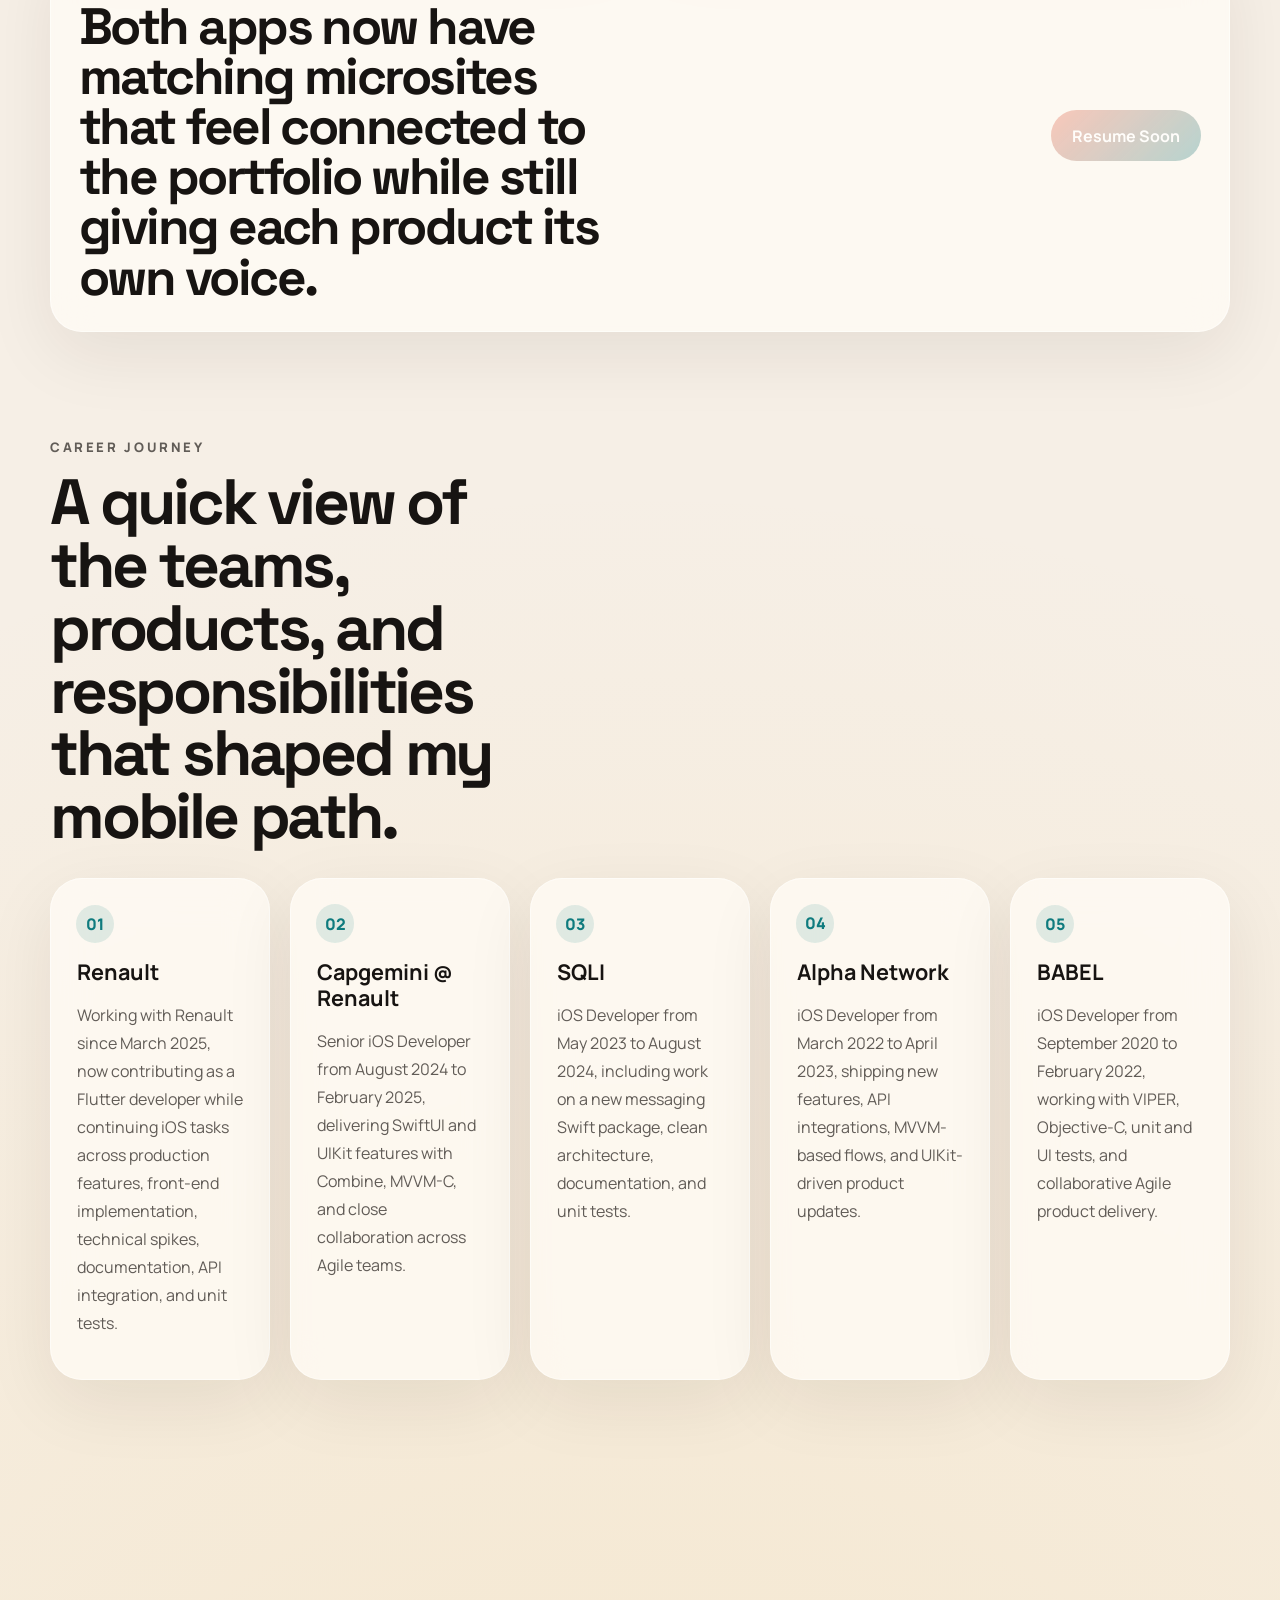
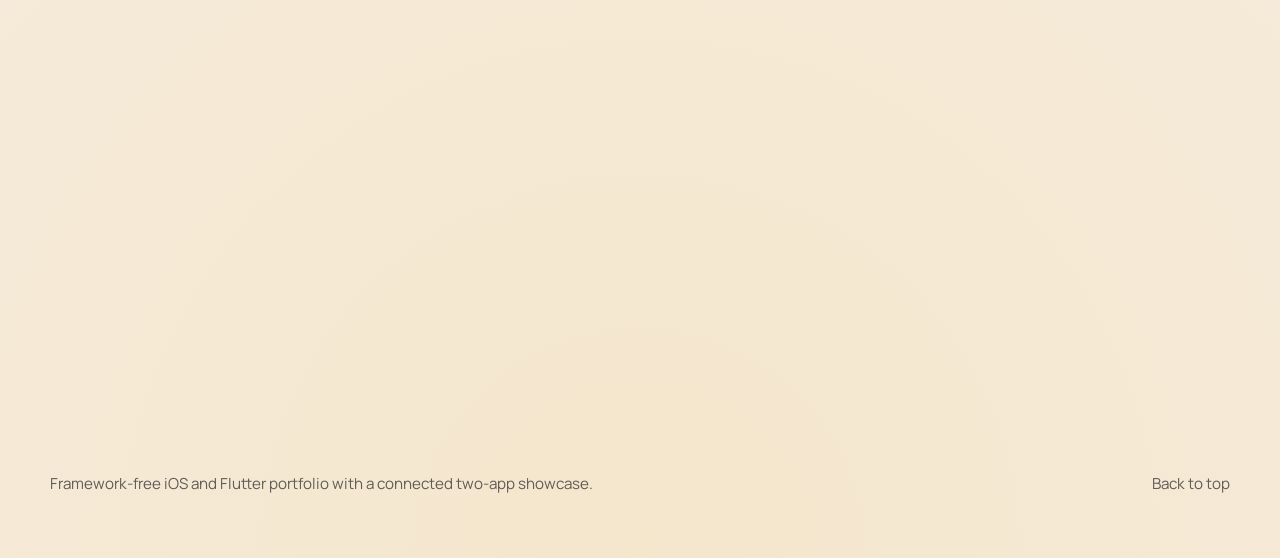
==== commit b1c7221d: "feat: change apps folders name to lower case" ====
--- a/index.html
+++ b/index.html
@@ -300,7 +300,7 @@
                 </div>
               </div>
               <div class="app-links">
-                <a href="Gymmetric/index.html">Website</a>
+                <a href="gymmetric/index.html">Website</a>
                 <a href="https://apps.apple.com/ma/app/gymmetric-gym-workout-tracker/id6747186413">App Store</a>
               </div>
             </article>
@@ -332,7 +332,7 @@
                 </div>
               </div>
               <div class="app-links">
-                <a href="Togglio/index.html">Website</a>
+                <a href="togglio/index.html">Website</a>
                 <a href="https://apps.apple.com/ma/app/togglio-pomodoro-timer-tasks/id6746730743">App Store</a>
               </div>
             </article>
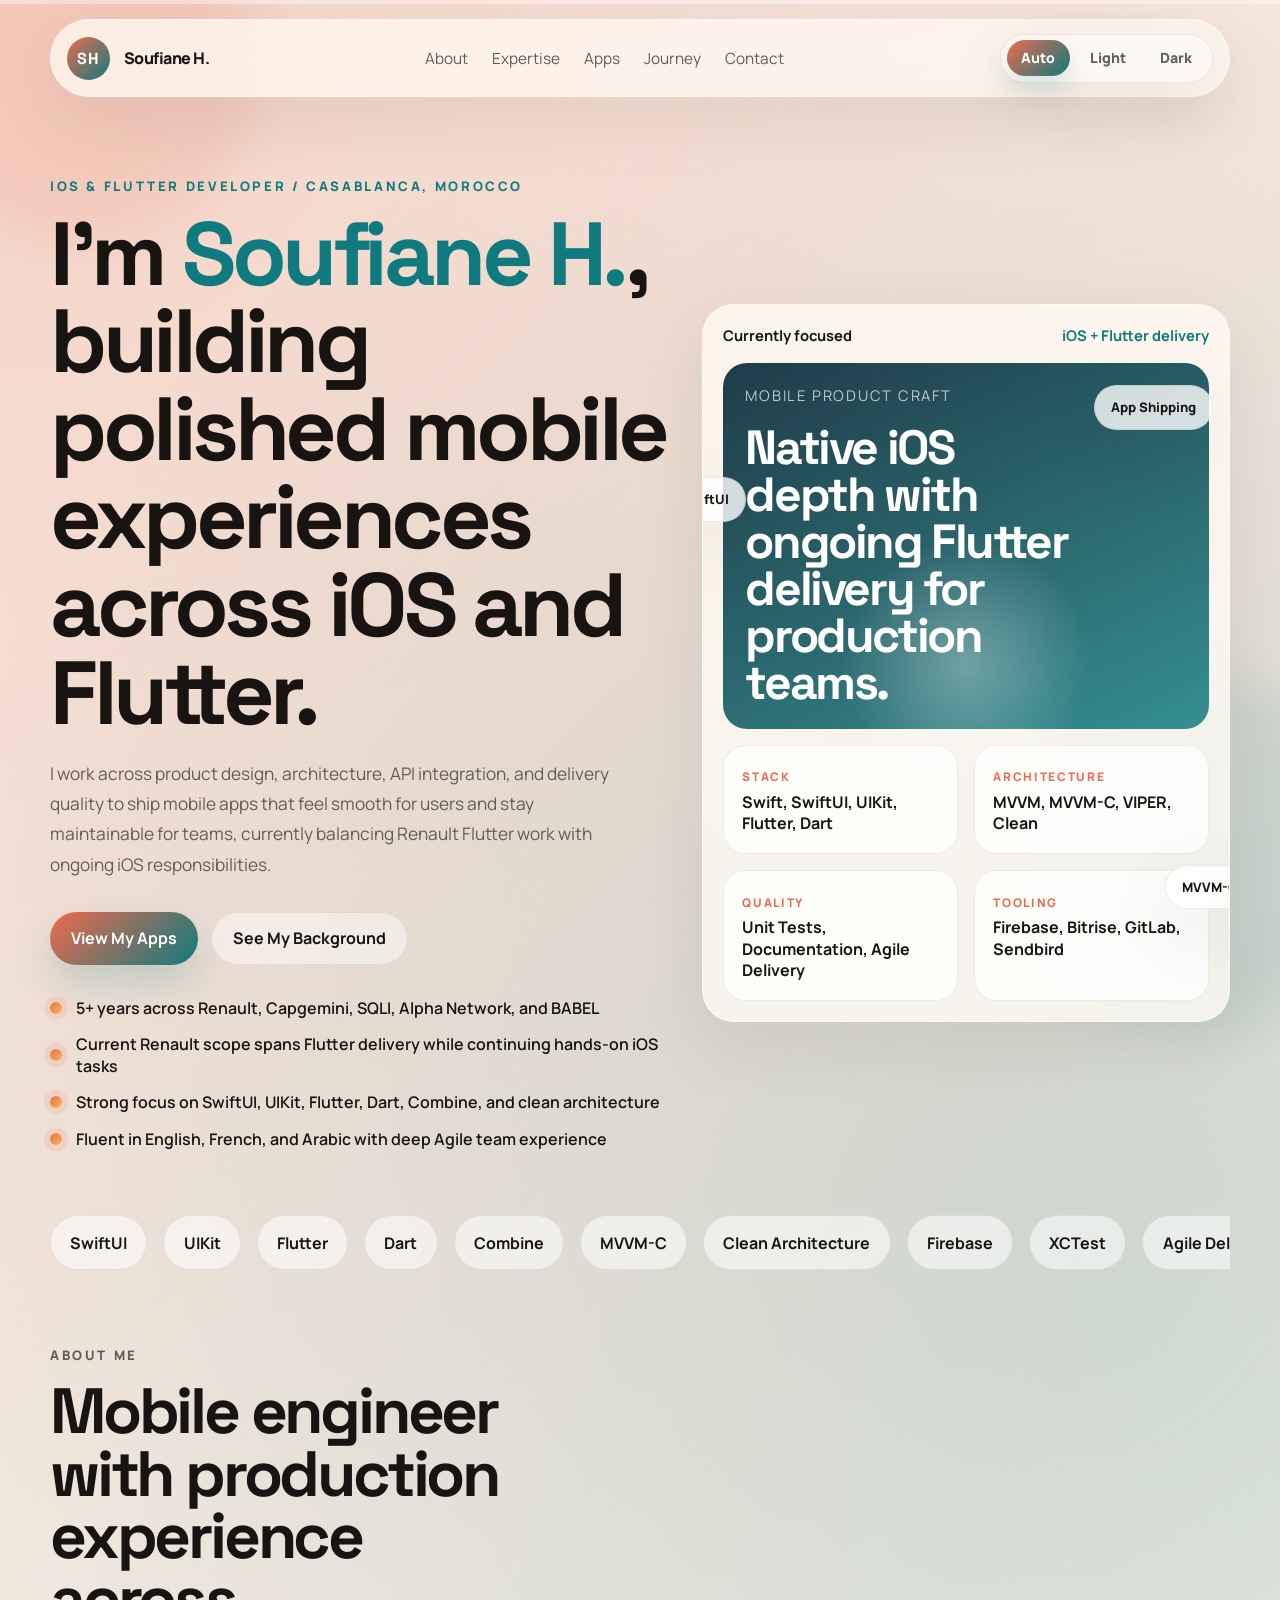
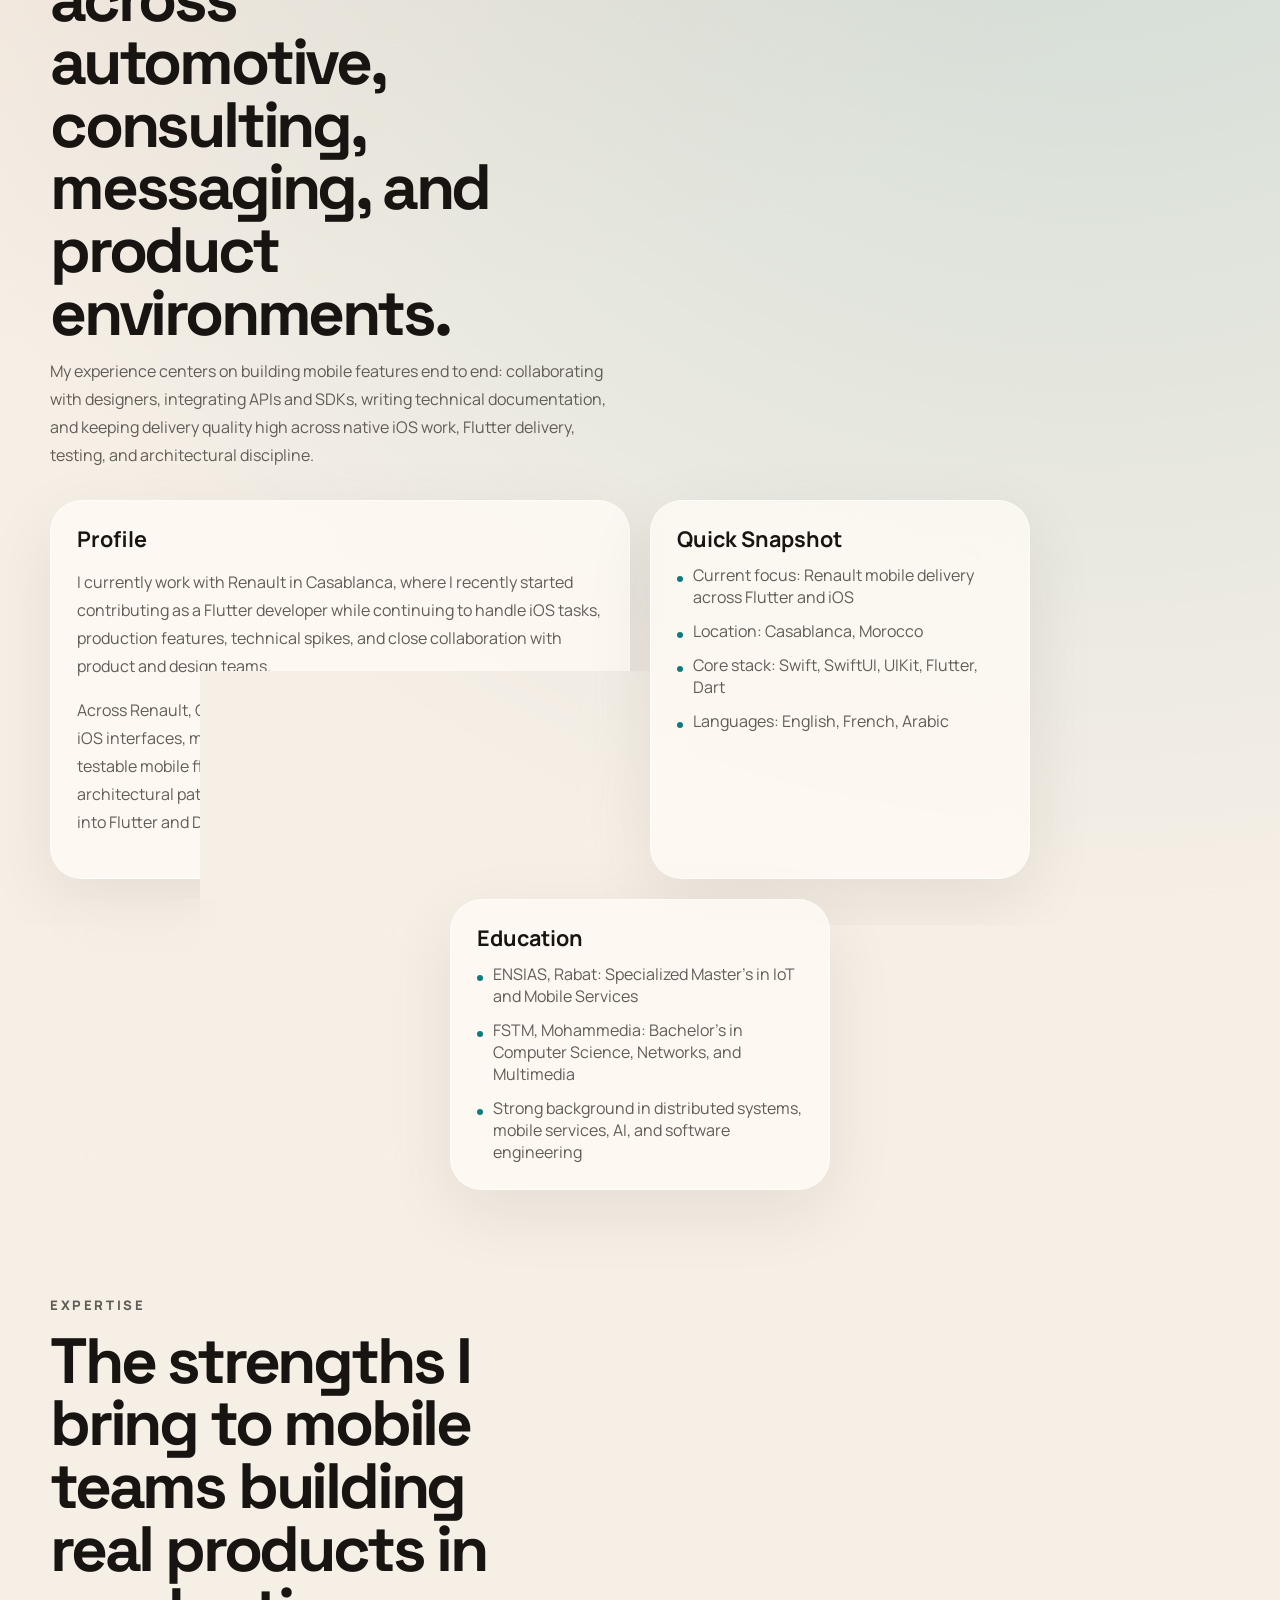
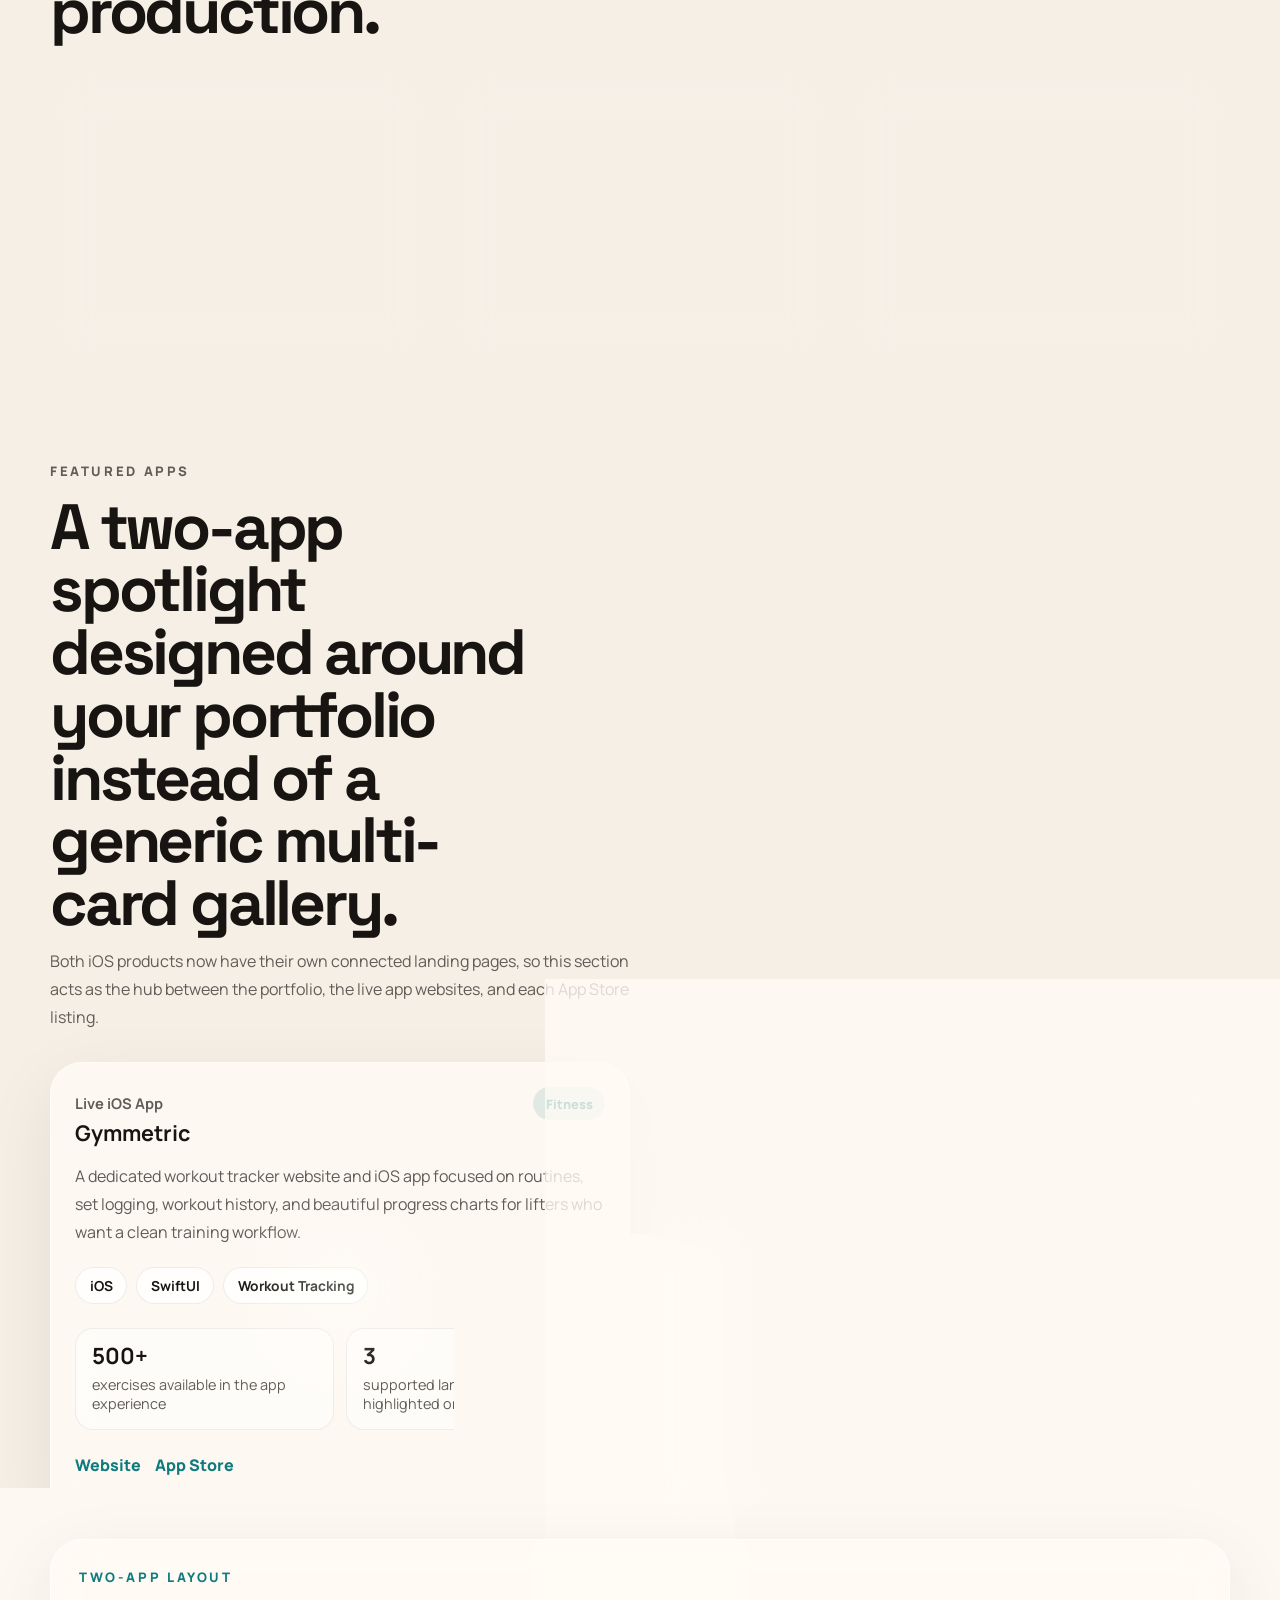
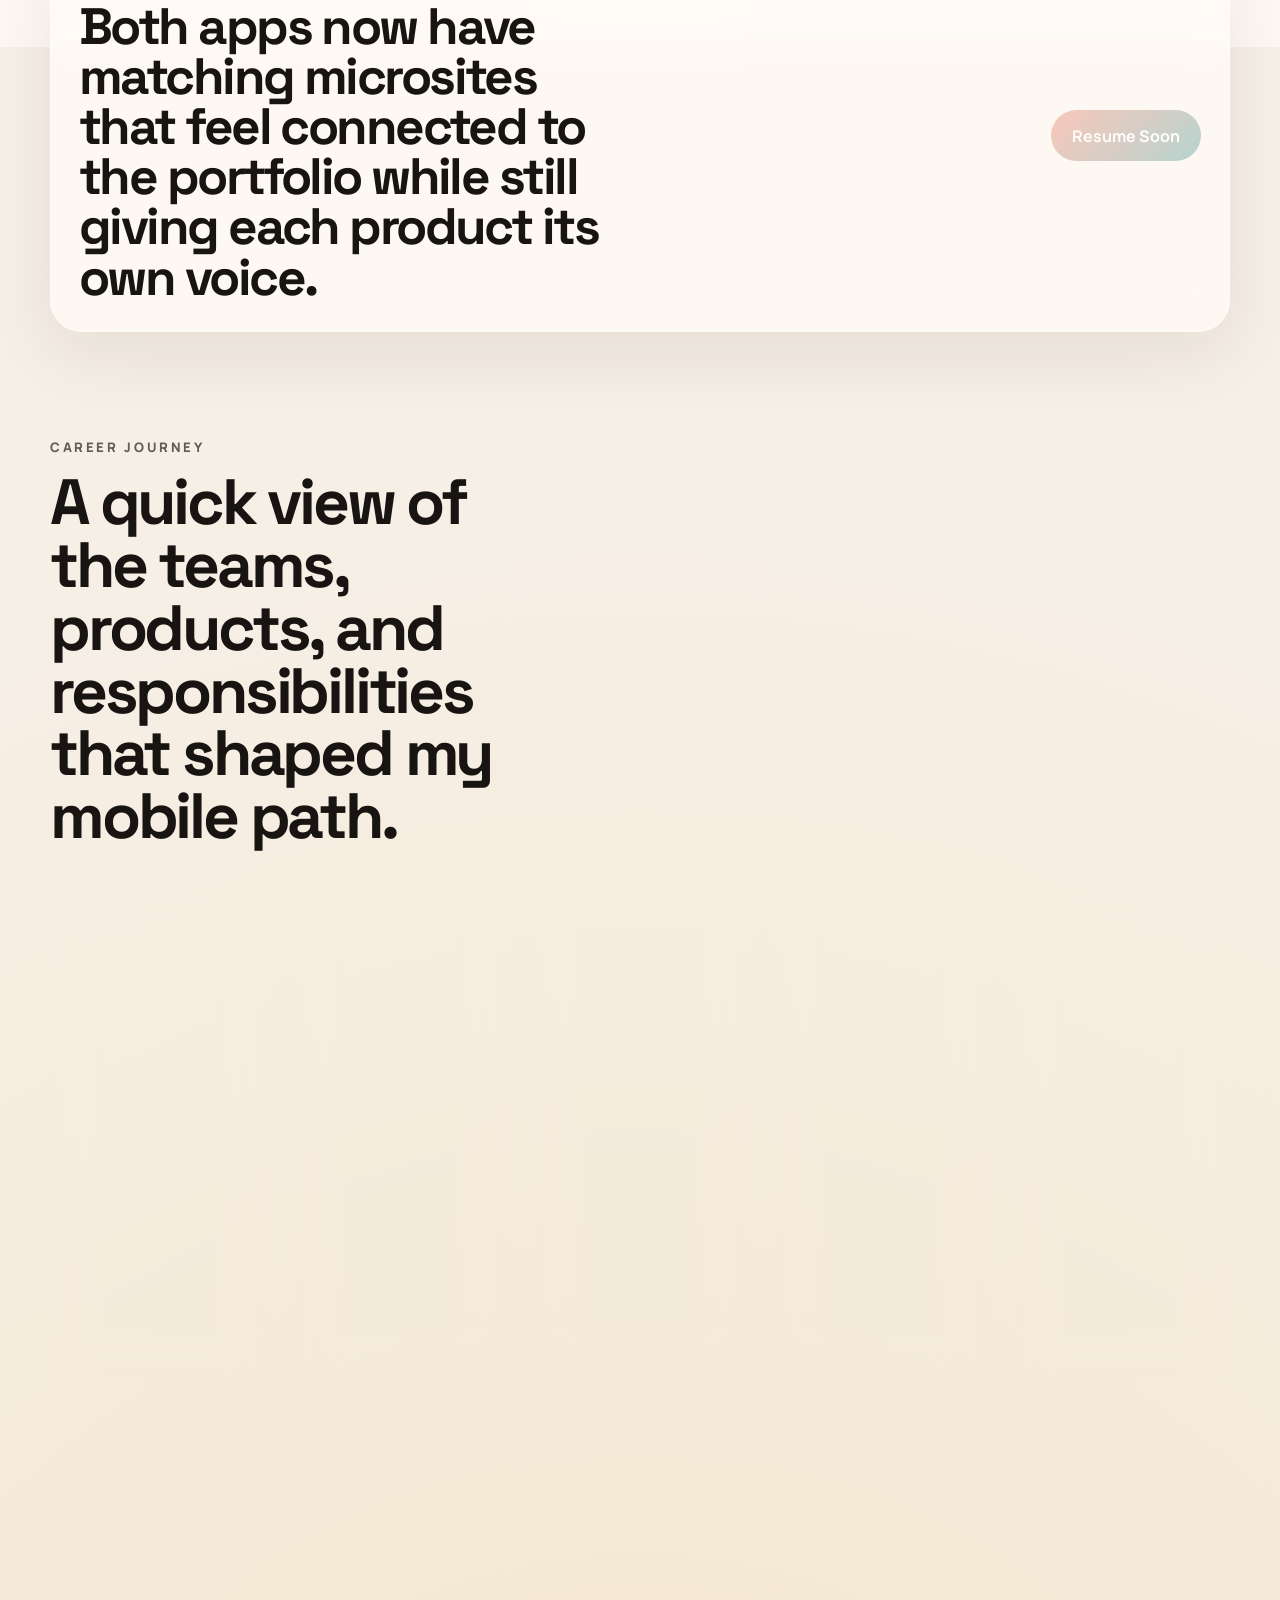
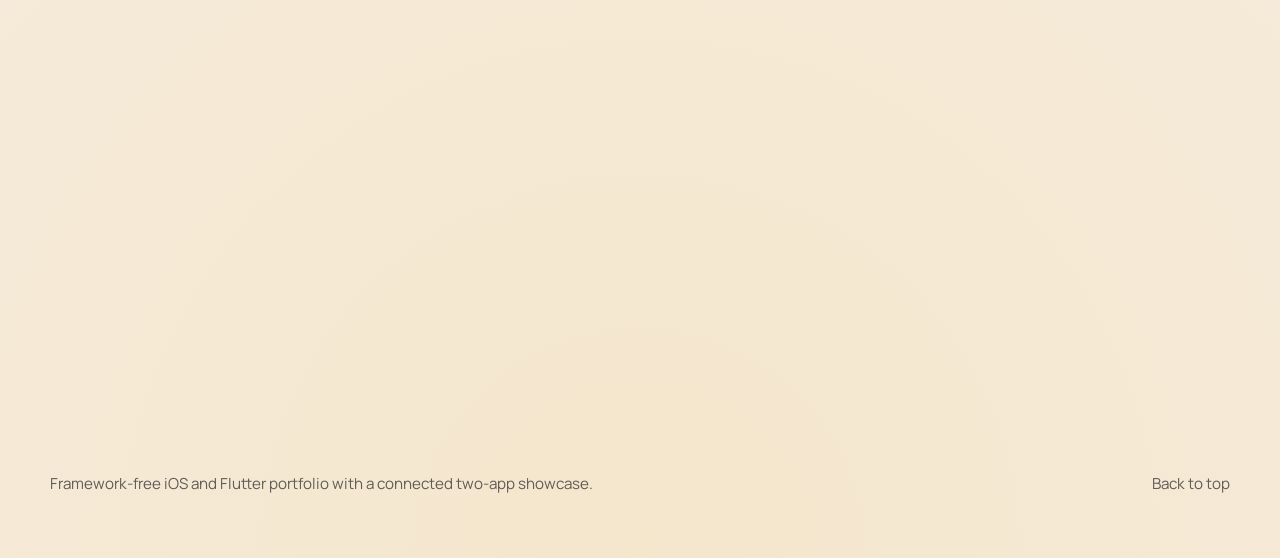
==== commit 5195fb8f: "feat: regroup apps into one folder" ====
--- a/index.html
+++ b/index.html
@@ -300,7 +300,7 @@
                 </div>
               </div>
               <div class="app-links">
-                <a href="gymmetric/index.html">Website</a>
+                <a href="apps/gymmetric/index.html">Website</a>
                 <a href="https://apps.apple.com/ma/app/gymmetric-gym-workout-tracker/id6747186413">App Store</a>
               </div>
             </article>
@@ -332,7 +332,7 @@
                 </div>
               </div>
               <div class="app-links">
-                <a href="togglio/index.html">Website</a>
+                <a href="apps/togglio/index.html">Website</a>
                 <a href="https://apps.apple.com/ma/app/togglio-pomodoro-timer-tasks/id6746730743">App Store</a>
               </div>
             </article>
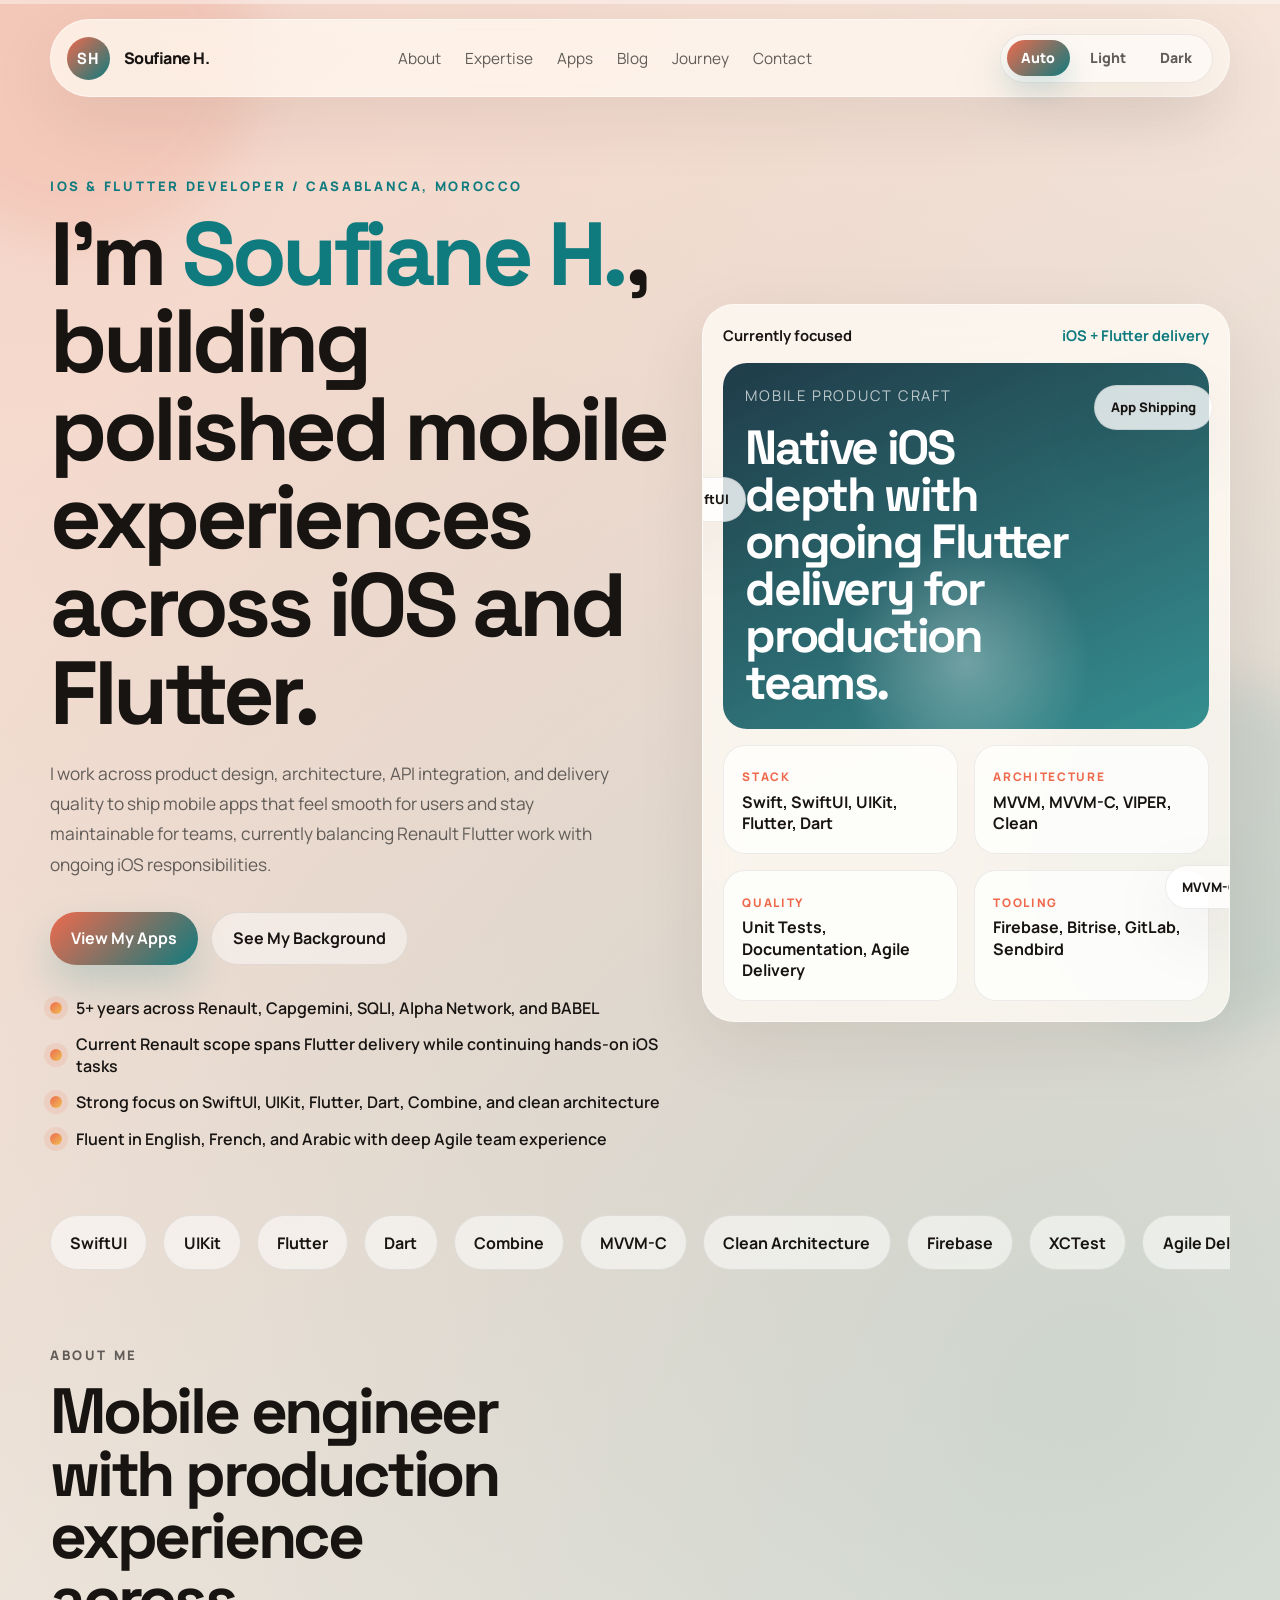
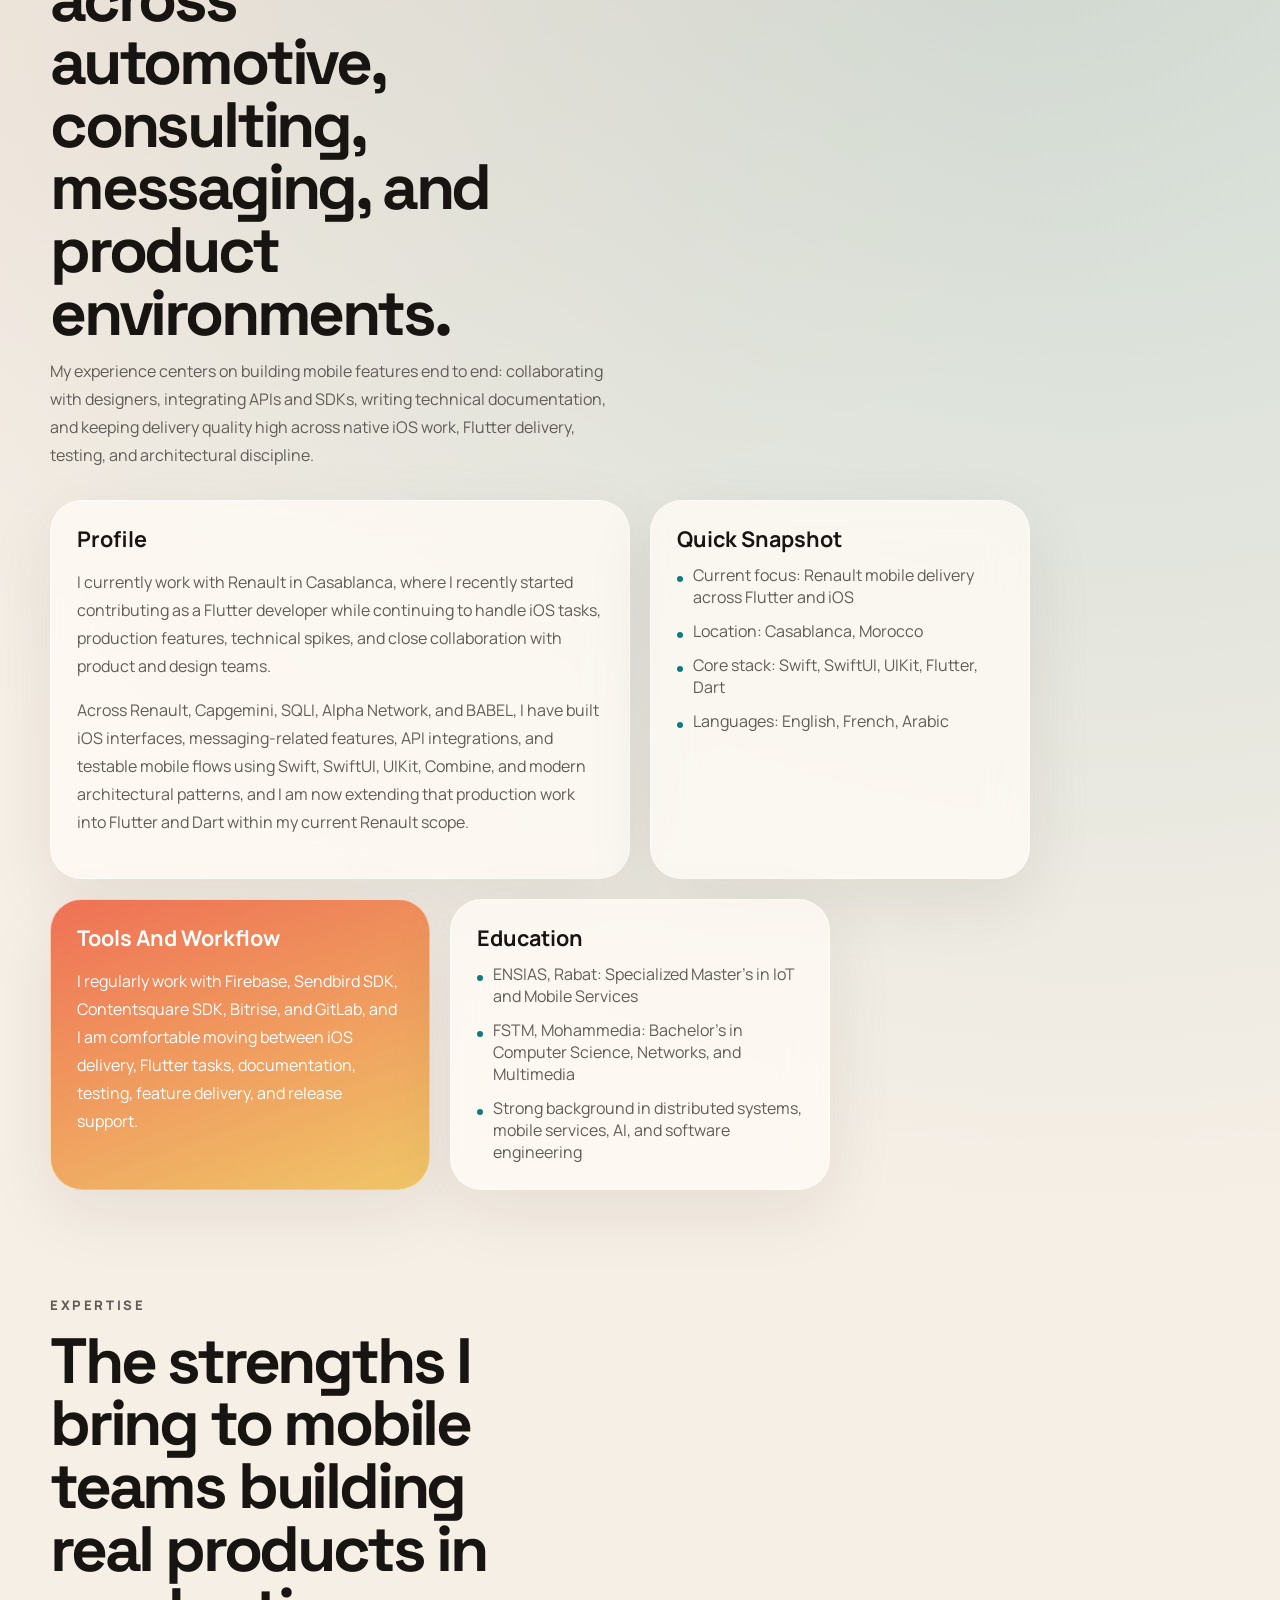
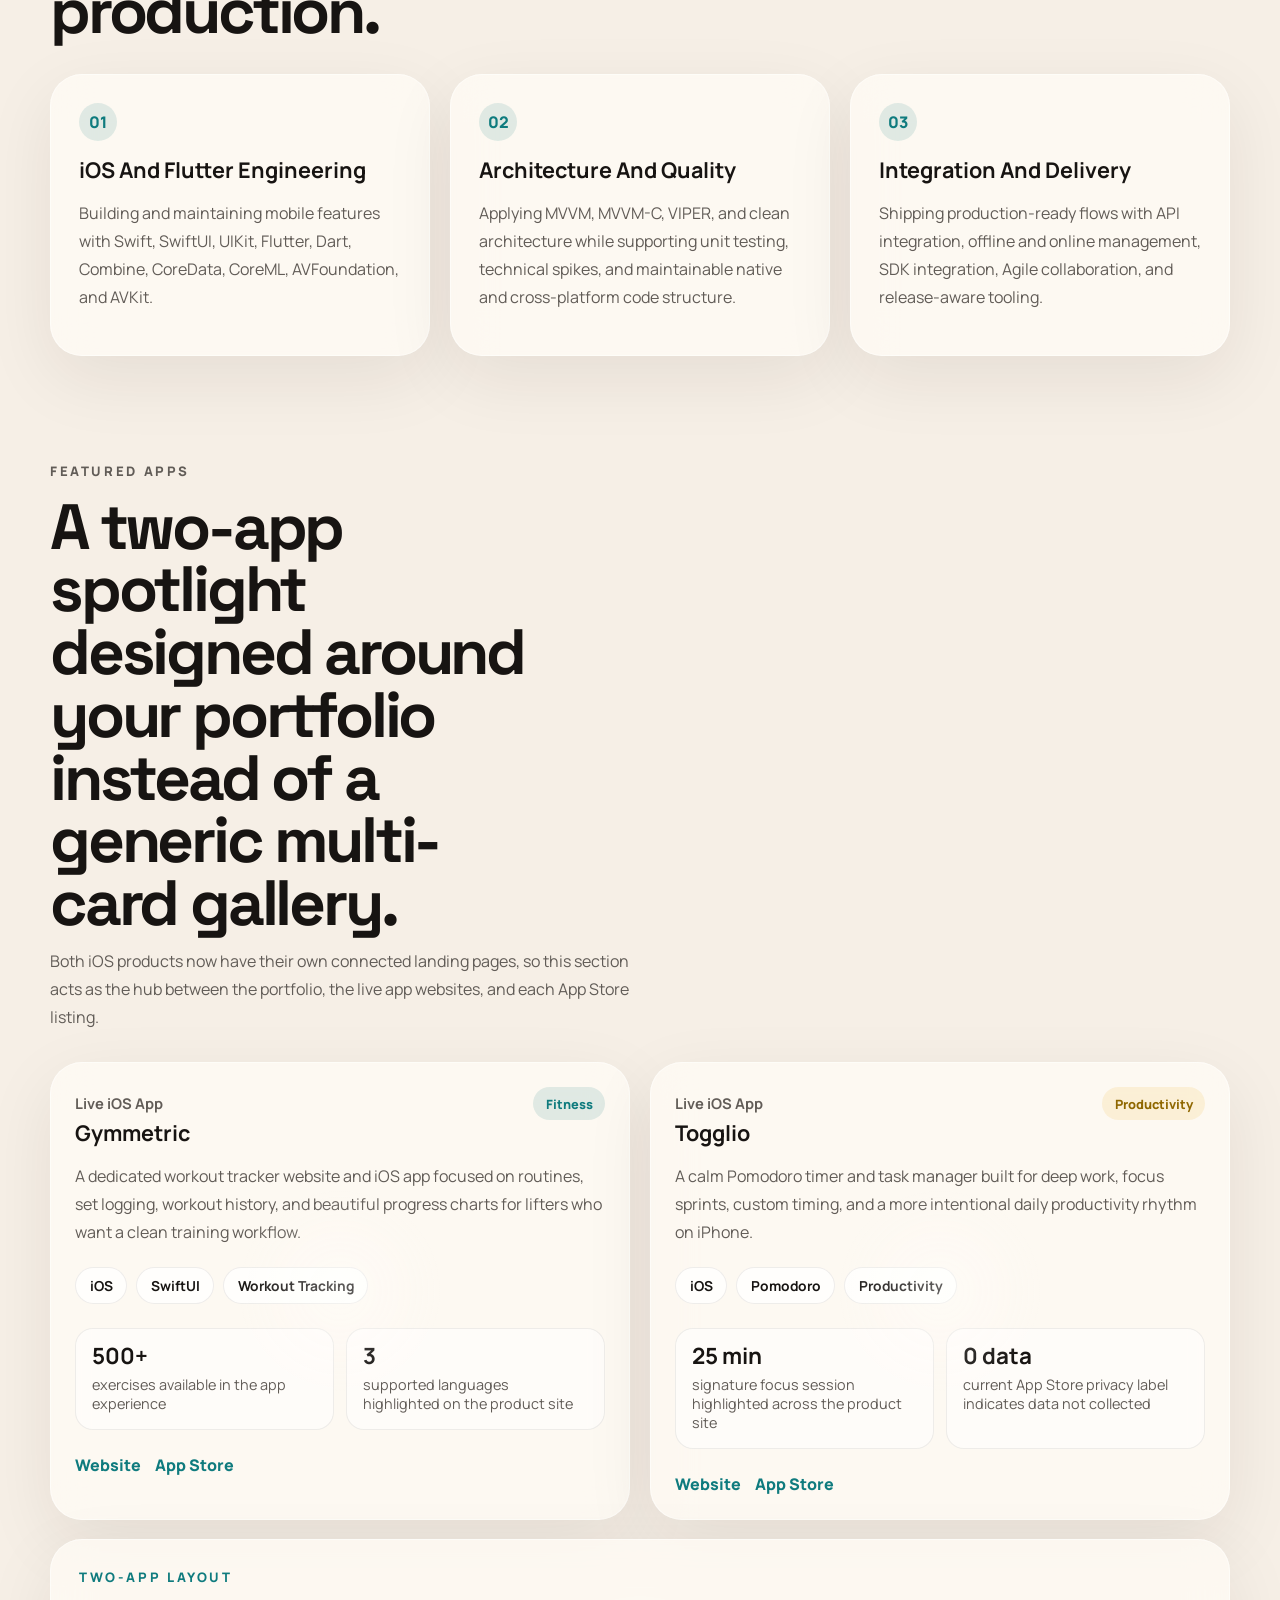
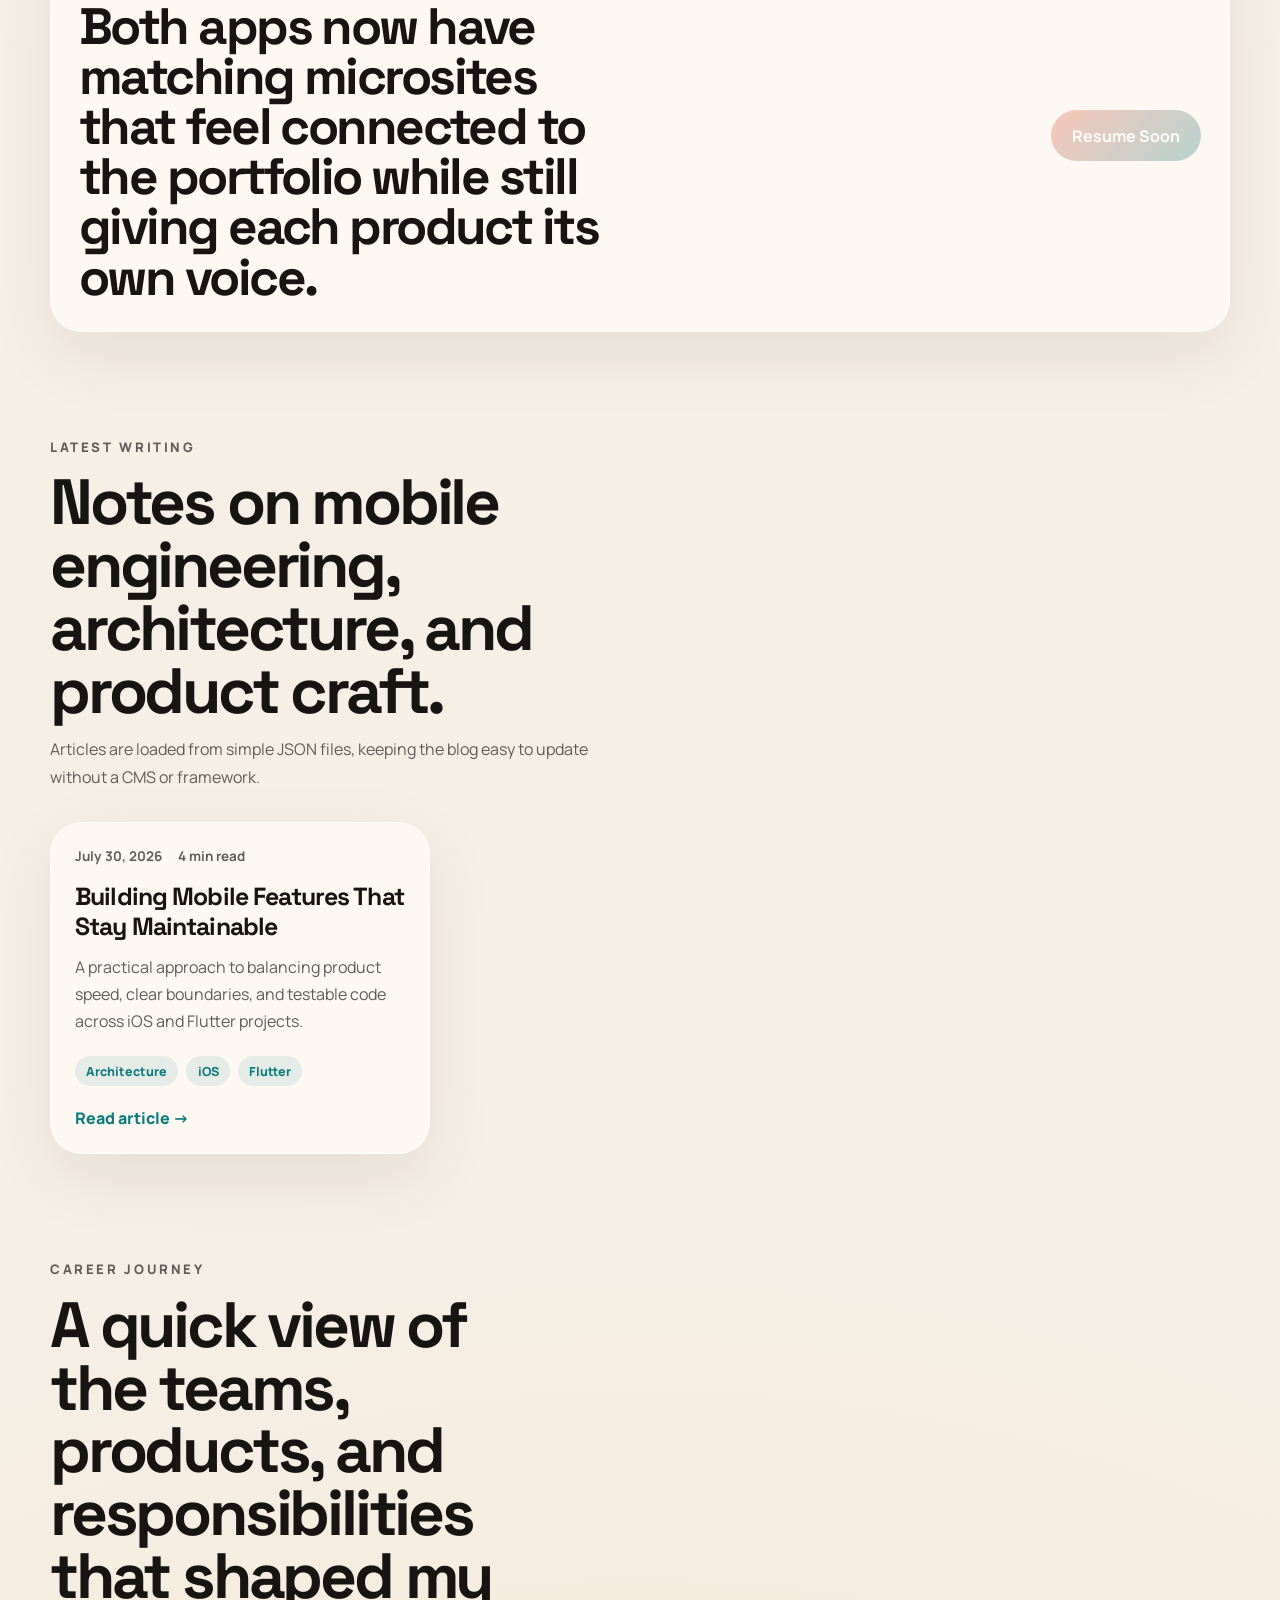
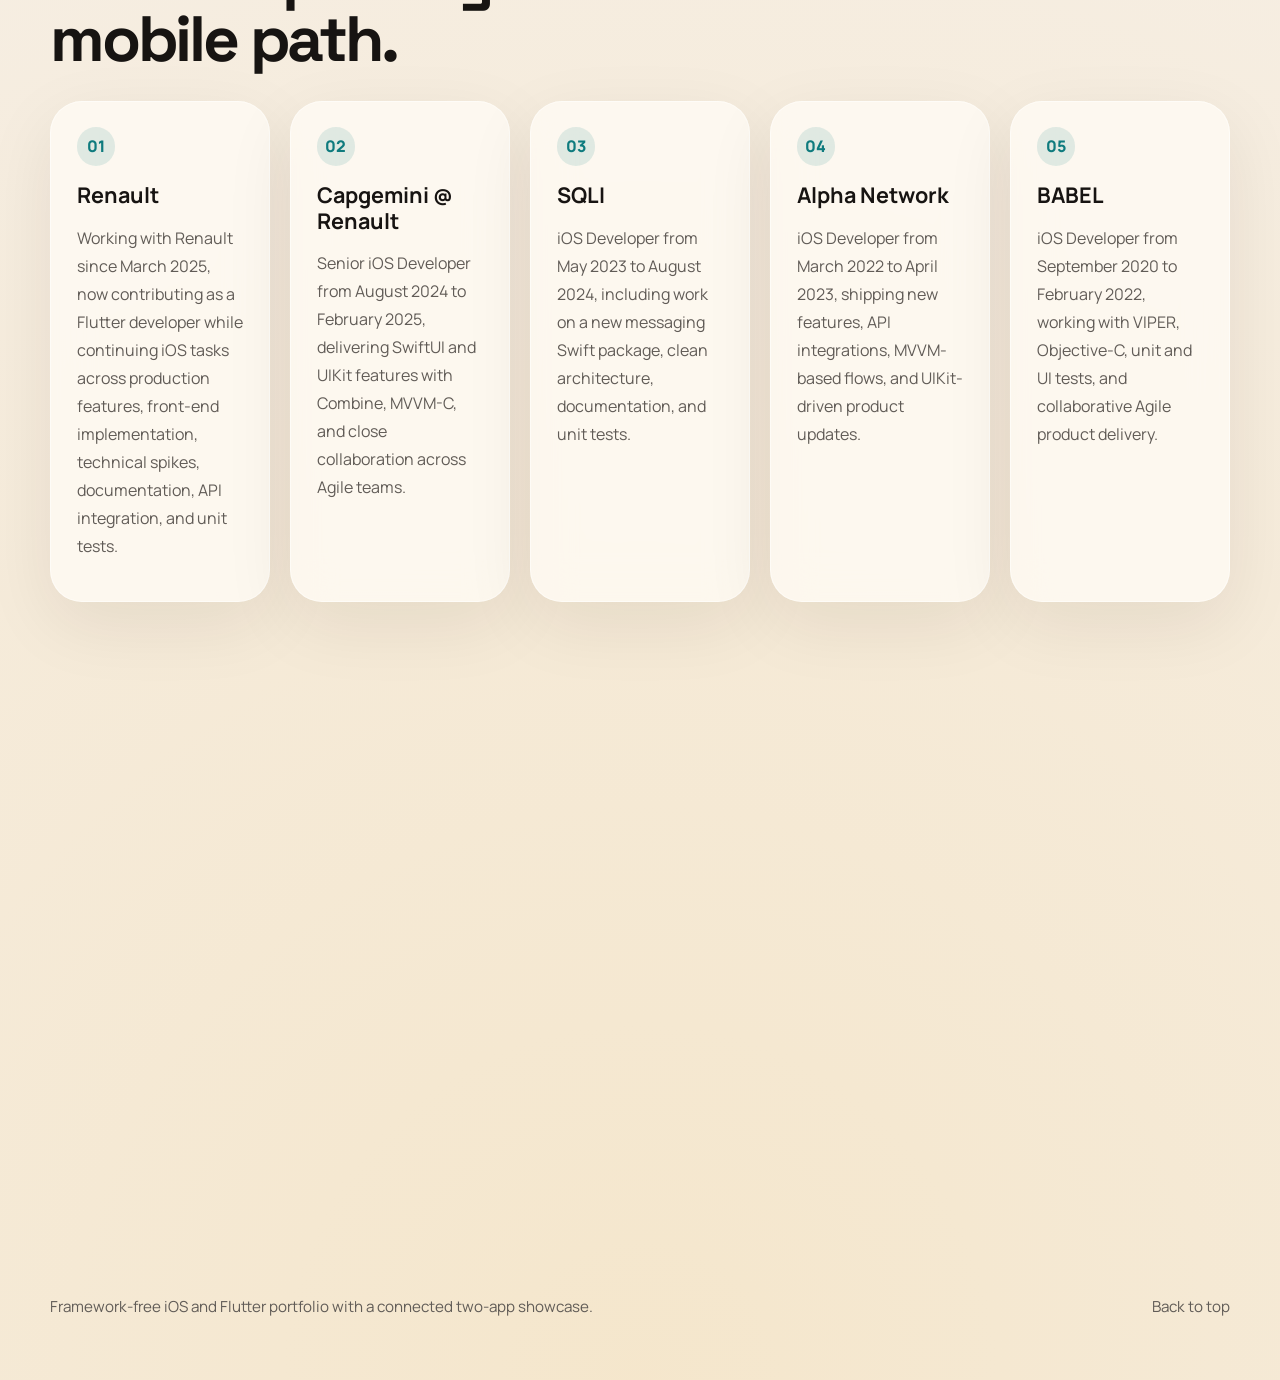
==== commit aba9e921: "feat: add JSON-driven blog section Co-authored-by: Copilot App <223556219+Copilot@users.noreply.gith" ====
--- a/index.html
+++ b/index.html
@@ -46,6 +46,7 @@
           <a href="#about">About</a>
           <a href="#services">Expertise</a>
           <a href="#apps">Apps</a>
+          <a href="#blogs">Blog</a>
           <a href="#process">Journey</a>
           <a href="#contact">Contact</a>
         </nav>
@@ -350,6 +351,21 @@
           </div>
         </section>
 
+        <section class="section" id="blogs">
+          <div class="section-heading" data-reveal>
+            <p class="eyebrow">Latest Writing</p>
+            <h2>Notes on mobile engineering, architecture, and product craft.</h2>
+            <p>
+              Articles are loaded from simple JSON files, keeping the blog easy
+              to update without a CMS or framework.
+            </p>
+          </div>
+
+          <div class="blog-grid" id="blog-list" aria-live="polite">
+            <p class="blog-status">Loading articles...</p>
+          </div>
+        </section>
+
         <section class="section" id="process">
           <div class="section-heading" data-reveal>
             <p class="eyebrow">Career Journey</p>
@@ -449,5 +465,6 @@
     </div>
 
     <script src="script.js"></script>
+    <script src="blogs.js"></script>
   </body>
 </html>
--- a/style.css
+++ b/style.css
@@ -418,6 +418,7 @@
 .about-card,
 .capability-card,
 .app-card,
+.blog-card,
 .process-card,
 .contact-card,
 .apps-banner {
@@ -628,6 +629,7 @@
 .about-card h3,
 .capability-card h3,
 .app-card h3,
+.blog-card h3,
 .process-card h3 {
   margin: 0 0 0.75rem;
   font-size: 1.35rem;
@@ -778,6 +780,163 @@
   font-weight: 800;
 }
 
+.blog-grid {
+  display: grid;
+  grid-template-columns: repeat(3, minmax(0, 1fr));
+  gap: 1.25rem;
+}
+
+.blog-card {
+  display: flex;
+  flex-direction: column;
+  padding: 1.5rem;
+  transition:
+    transform 0.25s ease,
+    box-shadow 0.25s ease;
+}
+
+.blog-card:hover {
+  transform: translateY(-4px);
+  box-shadow: var(--shadow-strong);
+}
+
+.blog-card__meta,
+.article-header__meta {
+  display: flex;
+  flex-wrap: wrap;
+  gap: 0.55rem 1rem;
+  color: var(--muted);
+  font-size: 0.84rem;
+  font-weight: 700;
+}
+
+.blog-card h3 {
+  margin-top: 1.1rem;
+  font-family: "Space Grotesk", sans-serif;
+  font-size: 1.55rem;
+  letter-spacing: -0.035em;
+}
+
+.blog-card > p {
+  margin: 0;
+  color: var(--muted);
+  line-height: 1.7;
+}
+
+.blog-card__tags {
+  display: flex;
+  flex-wrap: wrap;
+  gap: 0.5rem;
+  padding: 0;
+  margin: 1.3rem 0;
+  list-style: none;
+}
+
+.blog-card__tags li {
+  padding: 0.42rem 0.7rem;
+  border-radius: 999px;
+  background: rgba(15, 123, 126, 0.1);
+  color: var(--accent-2);
+  font-size: 0.78rem;
+  font-weight: 800;
+}
+
+.blog-card__link {
+  margin-top: auto;
+  color: var(--accent-2);
+  font-weight: 800;
+}
+
+.blog-card__link::after {
+  content: " →";
+}
+
+.blog-status {
+  grid-column: 1 / -1;
+  margin: 0;
+  padding: 1.25rem;
+  border: 1px solid var(--line);
+  border-radius: var(--radius-md);
+  color: var(--muted);
+  background: var(--paper);
+}
+
+.article-page {
+  width: min(100%, 800px);
+  margin: 0 auto;
+}
+
+.article-header {
+  padding: 2.5rem 0 1.5rem;
+}
+
+.article-header h1 {
+  margin: 1rem 0;
+  font-family: "Space Grotesk", sans-serif;
+  font-size: clamp(2.8rem, 8vw, 5.4rem);
+  letter-spacing: -0.055em;
+  line-height: 0.98;
+}
+
+.article-header__summary {
+  margin: 0;
+  color: var(--muted);
+  font-size: 1.15rem;
+  line-height: 1.75;
+}
+
+.article-tags {
+  margin-bottom: 0;
+}
+
+.article-content {
+  padding: 1.75rem;
+  border: 1px solid rgba(255, 255, 255, 0.48);
+  border-radius: var(--radius-xl);
+  background: var(--paper);
+  box-shadow: var(--shadow-soft);
+}
+
+.article-content h2,
+.article-content h3 {
+  margin: 2rem 0 0.8rem;
+  font-family: "Space Grotesk", sans-serif;
+  letter-spacing: -0.035em;
+}
+
+.article-content h2:first-child,
+.article-content h3:first-child {
+  margin-top: 0;
+}
+
+.article-content p,
+.article-content li {
+  color: var(--muted);
+  line-height: 1.85;
+}
+
+.article-content ul {
+  padding-left: 1.25rem;
+}
+
+.article-content blockquote {
+  margin: 1.5rem 0;
+  padding: 1rem 1.25rem;
+  border-left: 4px solid var(--accent);
+  border-radius: 0 var(--radius-sm) var(--radius-sm) 0;
+  color: var(--ink);
+  background: rgba(238, 106, 77, 0.08);
+  font-weight: 700;
+  line-height: 1.7;
+}
+
+.article-back {
+  display: inline-flex;
+  margin-top: 1.5rem;
+  color: var(--accent-2);
+  font-weight: 800;
+}
+
 .apps-banner,
 .contact-card {
   margin-top: 1.25rem;
@@ -907,6 +1066,7 @@
 
   .capability-grid,
   .apps-grid,
+  .blog-grid,
   .process-grid {
     grid-template-columns: repeat(2, minmax(0, 1fr));
   }
@@ -959,12 +1119,14 @@
   .about-card-wide,
   .capability-grid,
   .apps-grid,
+  .blog-grid,
   .process-grid {
     grid-column: auto;
   }
 
   .capability-grid,
   .apps-grid,
+  .blog-grid,
   .process-grid {
     grid-template-columns: 1fr;
   }
@@ -1046,7 +1208,8 @@
 :root[data-theme="dark"] .ticker-track span,
 :root[data-theme="dark"] .mini-card,
 :root[data-theme="dark"] .app-tags li,
-:root[data-theme="dark"] .app-stats div {
+:root[data-theme="dark"] .app-stats div,
+:root[data-theme="dark"] .article-content {
   background: rgba(16, 24, 29, 0.82);
   border-color: rgba(173, 196, 181, 0.14);
 }
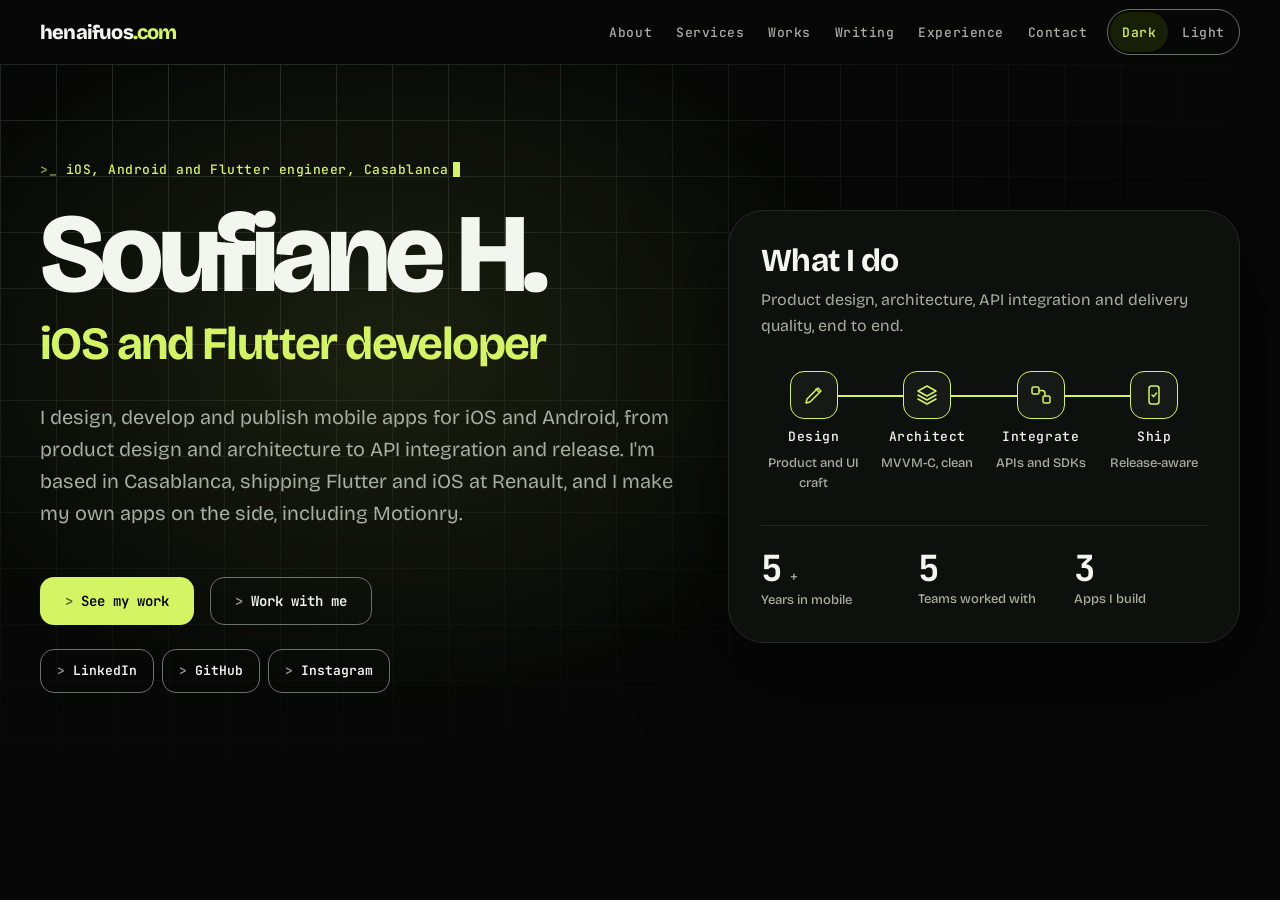
==== commit bcd89423: "feat: rebuild home page head, header and hero Replace the old landing page with the new design: SEO " ====
--- a/index.html
+++ b/index.html
@@ -1,470 +1,207 @@
 <!DOCTYPE html>
-<html lang="en">
+<html lang="en" data-theme="dark">
   <head>
-    <meta charset="UTF-8" />
-    <meta name="viewport" content="width=device-width, initial-scale=1.0" />
-    <title>Soufiane H. | iOS &amp; Flutter Developer</title>
+    <meta charset="utf-8" />
+    <meta name="viewport" content="width=device-width, initial-scale=1" />
+    <title>Soufiane H. — iOS &amp; Flutter Developer in Casablanca</title>
     <meta
       name="description"
-      content="Framework-free portfolio for Soufiane H., featuring iOS and Flutter delivery, production app experience, and a connected two-app showcase."
-    />
+      content="I'm Soufiane H., an iOS and Flutter developer in Casablanca. I design, build and publish iOS and Android apps, and write about mobile."
+    />
+    <link rel="canonical" href="https://henaifuos.com/" />
+    <meta name="author" content="Soufiane H." />
+    <meta name="robots" content="index, follow, max-image-preview:large" />
+    <meta name="theme-color" content="#060706" />
+
+    <meta property="og:type" content="website" />
+    <meta property="og:site_name" content="henaifuos.com" />
+    <meta property="og:title" content="Soufiane H. — iOS &amp; Flutter Developer in Casablanca" />
+    <meta
+      property="og:description"
+      content="I design, build and publish iOS and Android apps, and write about mobile."
+    />
+    <meta property="og:url" content="https://henaifuos.com/" />
+    <meta property="og:image" content="https://henaifuos.com/assets/img/og-card.png" />
+    <meta property="og:image:width" content="1200" />
+    <meta property="og:image:height" content="630" />
+    <meta property="og:image:alt" content="Soufiane H., iOS and Flutter developer, with a Design, Develop, Publish illustration" />
+    <meta name="twitter:card" content="summary_large_image" />
+    <meta name="twitter:title" content="Soufiane H. — iOS &amp; Flutter Developer in Casablanca" />
+    <meta
+      name="twitter:description"
+      content="I design, build and publish iOS and Android apps, and write about mobile."
+    />
+    <meta name="twitter:image" content="https://henaifuos.com/assets/img/og-card.png" />
+
+    <link rel="icon" href="assets/img/favicon.svg" type="image/svg+xml" />
+    <link rel="apple-touch-icon" href="assets/img/apple-touch-icon.png" />
+    <link rel="alternate" type="application/rss+xml" title="Soufiane H. writing" href="feed.xml" />
+
     <script>
       (function () {
+        var root = document.documentElement;
+        root.classList.add("js");
         try {
-          var mode = localStorage.getItem("site-theme-mode") || "system";
-          var prefersDark = window.matchMedia("(prefers-color-scheme: dark)").matches;
-          var resolved = mode === "dark" || (mode === "system" && prefersDark) ? "dark" : "light";
-          document.documentElement.setAttribute("data-theme-mode", mode);
-          document.documentElement.setAttribute("data-theme", resolved);
-          document.documentElement.style.colorScheme = resolved;
+          var mode = localStorage.getItem("site-theme-mode");
+          root.setAttribute("data-theme", mode === "light" ? "light" : "dark");
         } catch (error) {}
       })();
     </script>
+
     <link rel="preconnect" href="https://fonts.googleapis.com" />
     <link rel="preconnect" href="https://fonts.gstatic.com" crossorigin />
     <link
-      href="https://fonts.googleapis.com/css2?family=Manrope:wght@400;500;600;700;800&amp;family=Space+Grotesk:wght@500;700&amp;display=swap"
+      href="https://fonts.googleapis.com/css2?family=Bricolage+Grotesque:opsz,wdth,wght@12..96,75..100,200..800&amp;family=JetBrains+Mono:wght@400;500;600;700&amp;display=swap"
       rel="stylesheet"
     />
-    <link rel="stylesheet" href="style.css" />
+    <link rel="stylesheet" href="assets/css/tokens.css" />
+    <link rel="stylesheet" href="assets/css/components.css" />
+    <link rel="stylesheet" href="assets/css/base.css" />
+    <link rel="stylesheet" href="assets/css/home.css" />
+
+    <script type="application/ld+json">
+      {
+        "@context": "https://schema.org",
+        "@graph": [
+          {
+            "@type": "Person",
+            "@id": "https://henaifuos.com/#person",
+            "name": "Soufiane H.",
+            "jobTitle": "iOS and Flutter developer",
+            "url": "https://henaifuos.com/",
+            "sameAs": [
+              "https://www.linkedin.com/in/shobaizi/",
+              "https://github.com/henaifous",
+              "https://www.instagram.com/shobaizi/",
+              "https://www.fiverr.com/henaifous",
+              "https://www.upwork.com/freelancers/~016be5a4ca5c7192ab"
+            ],
+            "address": {
+              "@type": "PostalAddress",
+              "addressLocality": "Casablanca",
+              "addressCountry": "MA"
+            },
+            "knowsAbout": ["Swift", "SwiftUI", "UIKit", "Flutter", "Dart", "iOS development", "Android development"]
+          },
+          {
+            "@type": "WebSite",
+            "@id": "https://henaifuos.com/#website",
+            "url": "https://henaifuos.com/",
+            "name": "henaifuos.com",
+            "inLanguage": "en",
+            "publisher": { "@id": "https://henaifuos.com/#person" }
+          }
+        ]
+      }
+    </script>
   </head>
-  <body>
-    <a class="skip-link" href="#main-content">Skip to content</a>
-
-    <div class="scroll-progress" aria-hidden="true">
-      <span></span>
-    </div>
-
-    <div class="page-shell">
-      <header class="site-header">
-        <a class="brand" href="#top" aria-label="Homepage">
-          <span class="brand-mark">SH</span>
-          <span class="brand-text">Soufiane H.</span>
-        </a>
-
-        <nav class="site-nav" aria-label="Primary navigation">
+  <body class="pg-root">
+    <a class="pg-skip" href="#main-content">Skip to content</a>
+
+    <header class="pg-header">
+      <div class="pg-wrap pg-header__in">
+        <a class="pg-brand" href="#top" aria-label="henaifuos.com, back to top">henaifuos<span>.com</span></a>
+        <nav class="pg-nav" aria-label="Primary">
           <a href="#about">About</a>
-          <a href="#services">Expertise</a>
-          <a href="#apps">Apps</a>
-          <a href="#blogs">Blog</a>
-          <a href="#process">Journey</a>
+          <a href="#services">Services</a>
+          <a href="#works">Works</a>
+          <a href="#writing">Writing</a>
+          <a href="#experience">Experience</a>
           <a href="#contact">Contact</a>
         </nav>
-
-        <div class="theme-switcher theme-switcher--header" role="group" aria-label="Color theme">
-          <button class="theme-switcher__button" type="button" data-theme-option="system" aria-pressed="true">Auto</button>
-          <button class="theme-switcher__button" type="button" data-theme-option="light" aria-pressed="false">Light</button>
-          <button class="theme-switcher__button" type="button" data-theme-option="dark" aria-pressed="false">Dark</button>
+        <div class="pg-theme" role="group" aria-label="Color theme">
+          <button type="button" data-theme-option="dark" aria-pressed="true">Dark</button>
+          <button type="button" data-theme-option="light" aria-pressed="false">Light</button>
         </div>
-
-        <!-- <span class="ghost-button is-disabled" aria-disabled="true">Resume Soon</span> -->
-      </header>
-
-      <main id="main-content">
-        <section class="hero section" id="top">
-          <div class="hero-copy" data-reveal>
-            <p class="eyebrow">iOS &amp; Flutter Developer / Casablanca, Morocco</p>
-            <h1>
-              I'm <span class="text-accent">Soufiane H.</span>, building
-              polished mobile experiences across iOS and Flutter.
+      </div>
+      <span class="pg-progress" aria-hidden="true"></span>
+    </header>
+
+    <main id="main-content">
+      <section class="pg-hero" id="top" aria-labelledby="hero-title">
+        <div class="pg-hero__grid" aria-hidden="true"></div>
+        <div class="pg-hero__glow" aria-hidden="true"></div>
+        <div class="pg-wrap pg-hero__in">
+          <div class="pg-hero__copy">
+            <div class="pg-type">
+              <p class="hf-label label">
+                <span class="hf-label__prompt" aria-hidden="true">&gt;_</span> iOS, Android and Flutter engineer, Casablanca<span class="hf-caret" aria-hidden="true"></span>
+              </p>
+            </div>
+            <h1 class="pg-title" id="hero-title">
+              <span class="pg-name">Soufiane H.</span>
+              <span class="pg-role">iOS and Flutter developer</span>
             </h1>
-            <p class="hero-text">
-              I work across product design, architecture, API integration, and
-              delivery quality to ship mobile apps that feel smooth for users
-              and stay maintainable for teams, currently balancing Renault
-              Flutter work with ongoing iOS responsibilities.
+            <p class="body-lg pg-lead">
+              I design, develop and publish mobile apps for iOS and Android, from product design and architecture to
+              API integration and release. I'm based in Casablanca, shipping Flutter and iOS at Renault, and I make my
+              own apps on the side, including Motionry.
             </p>
-
-            <div class="hero-actions">
-              <a class="primary-button" href="#apps">View My Apps</a>
-              <a class="secondary-link" href="#about">See My Background</a>
+            <div class="pg-cta">
+              <a class="hf-btn hf-btn--primary" href="#works"><span class="hf-btn__prompt" aria-hidden="true">&gt;</span><span>See my work</span></a>
+              <a class="hf-btn hf-btn--ghost" href="#services"><span class="hf-btn__prompt" aria-hidden="true">&gt;</span><span>Work with me</span></a>
             </div>
-
-            <ul class="signal-list" aria-label="Portfolio highlights">
-              <li>5+ years across Renault, Capgemini, SQLI, Alpha Network, and BABEL</li>
-              <li>Current Renault scope spans Flutter delivery while continuing hands-on iOS tasks</li>
-              <li>Strong focus on SwiftUI, UIKit, Flutter, Dart, Combine, and clean architecture</li>
-              <li>Fluent in English, French, and Arabic with deep Agile team experience</li>
-            </ul>
-          </div>
-
-          <div class="hero-panel interactive-card" data-reveal data-tilt>
-            <div class="panel-top">
-              <p>Currently focused</p>
-              <span>iOS + Flutter delivery</span>
-            </div>
-
-            <div class="hero-stack">
-              <article class="stack-card">
-                <p class="stack-label">Mobile Product Craft</p>
-                <h2>Native iOS depth with ongoing Flutter delivery for production teams.</h2>
-              </article>
-
-              <div class="stack-grid">
-                <article class="mini-card">
-                  <span class="mini-kicker">Stack</span>
-                  <strong>Swift, SwiftUI, UIKit, Flutter, Dart</strong>
-                </article>
-                <article class="mini-card">
-                  <span class="mini-kicker">Architecture</span>
-                  <strong>MVVM, MVVM-C, VIPER, Clean</strong>
-                </article>
-                <article class="mini-card">
-                  <span class="mini-kicker">Quality</span>
-                  <strong>Unit Tests, Documentation, Agile Delivery</strong>
-                </article>
-                <article class="mini-card">
-                  <span class="mini-kicker">Tooling</span>
-                  <strong>Firebase, Bitrise, GitLab, Sendbird</strong>
-                </article>
-              </div>
-            </div>
-
-            <span class="orbit orbit-one" aria-hidden="true">SwiftUI</span>
-            <span class="orbit orbit-two" aria-hidden="true">MVVM-C</span>
-            <span class="orbit orbit-three" aria-hidden="true">App Shipping</span>
-          </div>
-        </section>
-
-        <section class="ticker" aria-label="Scrolling highlights">
-          <div class="ticker-track">
-            <span>SwiftUI</span>
-            <span>UIKit</span>
-            <span>Flutter</span>
-            <span>Dart</span>
-            <span>Combine</span>
-            <span>MVVM-C</span>
-            <span>Clean Architecture</span>
-            <span>Firebase</span>
-            <span>XCTest</span>
-            <span>Agile Delivery</span>
-            <span>SwiftUI</span>
-            <span>UIKit</span>
-            <span>Flutter</span>
-            <span>Dart</span>
-            <span>Combine</span>
-            <span>MVVM-C</span>
-            <span>Clean Architecture</span>
-            <span>Firebase</span>
-            <span>XCTest</span>
-            <span>Agile Delivery</span>
-          </div>
-        </section>
-
-        <section class="section" id="about">
-          <div class="section-heading" data-reveal>
-            <p class="eyebrow">About Me</p>
-            <h2>
-              Mobile engineer with production experience across automotive,
-              consulting, messaging, and product environments.
-            </h2>
-            <p>
-              My experience centers on building mobile features end to end:
-              collaborating with designers, integrating APIs and SDKs, writing
-              technical documentation, and keeping delivery quality high across
-              native iOS work, Flutter delivery, testing, and architectural
-              discipline.
-            </p>
-          </div>
-
-          <div class="about-grid">
-            <article class="about-card about-card-wide" data-reveal>
-              <h3>Profile</h3>
-              <p>
-                I currently work with Renault in Casablanca, where I recently
-                started contributing as a Flutter developer while continuing to
-                handle iOS tasks, production features, technical spikes, and
-                close collaboration with product and design teams.
-              </p>
-              <p>
-                Across Renault, Capgemini, SQLI, Alpha Network, and BABEL, I
-                have built iOS interfaces, messaging-related features, API
-                integrations, and testable mobile flows using Swift, SwiftUI,
-                UIKit, Combine, and modern architectural patterns, and I am now
-                extending that production work into Flutter and Dart within my
-                current Renault scope.
-              </p>
-            </article>
-
-            <article class="about-card" data-reveal>
-              <h3>Quick Snapshot</h3>
-              <ul class="detail-list">
-                <li>Current focus: Renault mobile delivery across Flutter and iOS</li>
-                <li>Location: Casablanca, Morocco</li>
-                <li>Core stack: Swift, SwiftUI, UIKit, Flutter, Dart</li>
-                <li>Languages: English, French, Arabic</li>
-              </ul>
-            </article>
-
-            <article class="about-card accent-card" data-reveal>
-              <h3>Tools And Workflow</h3>
-              <p>
-                I regularly work with Firebase, Sendbird SDK, Contentsquare
-                SDK, Bitrise, and GitLab, and I am comfortable moving between
-                iOS delivery, Flutter tasks, documentation, testing, feature
-                delivery, and release support.
-              </p>
-            </article>
-
-            <article class="about-card" data-reveal>
-              <h3>Education</h3>
-              <ul class="detail-list">
-                <li>ENSIAS, Rabat: Specialized Master's in IoT and Mobile Services</li>
-                <li>FSTM, Mohammedia: Bachelor's in Computer Science, Networks, and Multimedia</li>
-                <li>Strong background in distributed systems, mobile services, AI, and software engineering</li>
-              </ul>
-            </article>
-          </div>
-        </section>
-
-        <section class="section" id="services">
-          <div class="section-heading" data-reveal>
-            <p class="eyebrow">Expertise</p>
-            <h2>
-              The strengths I bring to mobile teams building real products in
-              production.
-            </h2>
-          </div>
-
-          <div class="capability-grid">
-            <article class="capability-card" data-reveal>
-              <span class="capability-number">01</span>
-              <h3>iOS And Flutter Engineering</h3>
-              <p>
-                Building and maintaining mobile features with Swift, SwiftUI,
-                UIKit, Flutter, Dart, Combine, CoreData, CoreML, AVFoundation,
-                and AVKit.
-              </p>
-            </article>
-
-            <article class="capability-card" data-reveal>
-              <span class="capability-number">02</span>
-              <h3>Architecture And Quality</h3>
-              <p>
-                Applying MVVM, MVVM-C, VIPER, and clean architecture while
-                supporting unit testing, technical spikes, and maintainable
-                native and cross-platform code structure.
-              </p>
-            </article>
-
-            <article class="capability-card" data-reveal>
-              <span class="capability-number">03</span>
-              <h3>Integration And Delivery</h3>
-              <p>
-                Shipping production-ready flows with API integration, offline
-                and online management, SDK integration, Agile collaboration, and
-                release-aware tooling.
-              </p>
-            </article>
-          </div>
-        </section>
-
-        <section class="section" id="apps">
-          <div class="section-heading" data-reveal>
-            <p class="eyebrow">Featured Apps</p>
-            <h2>
-              A two-app spotlight designed around your portfolio instead of a
-              generic multi-card gallery.
-            </h2>
-            <p>
-              Both iOS products now have their own connected landing pages, so
-              this section acts as the hub between the portfolio, the live app
-              websites, and each App Store listing.
-            </p>
-          </div>
-
-          <div class="apps-grid">
-            <article class="app-card interactive-card" data-reveal data-tilt>
-              <div class="app-head">
-                <p class="app-type">Live iOS App</p>
-                <span class="status-pill">Fitness</span>
-              </div>
-              <h3>Gymmetric</h3>
-              <p>
-                A dedicated workout tracker website and iOS app focused on
-                routines, set logging, workout history, and beautiful progress
-                charts for lifters who want a clean training workflow.
-              </p>
-              <ul class="app-tags">
-                <li>iOS</li>
-                <li>SwiftUI</li>
-                <li>Workout Tracking</li>
-              </ul>
-              <div class="app-stats">
-                <div>
-                  <strong>500+</strong>
-                  <span>exercises available in the app experience</span>
-                </div>
-                <div>
-                  <strong>3</strong>
-                  <span>supported languages highlighted on the product site</span>
-                </div>
-              </div>
-              <div class="app-links">
-                <a href="apps/gymmetric/index.html">Website</a>
-                <a href="https://apps.apple.com/ma/app/gymmetric-gym-workout-tracker/id6747186413">App Store</a>
-              </div>
-            </article>
-
-            <article class="app-card interactive-card" data-reveal data-tilt>
-              <div class="app-head">
-                <p class="app-type">Live iOS App</p>
-                <span class="status-pill muted-pill">Productivity</span>
-              </div>
-              <h3>Togglio</h3>
-              <p>
-                A calm Pomodoro timer and task manager built for deep work,
-                focus sprints, custom timing, and a more intentional daily
-                productivity rhythm on iPhone.
-              </p>
-              <ul class="app-tags">
-                <li>iOS</li>
-                <li>Pomodoro</li>
-                <li>Productivity</li>
-              </ul>
-              <div class="app-stats">
-                <div>
-                  <strong>25 min</strong>
-                  <span>signature focus session highlighted across the product site</span>
-                </div>
-                <div>
-                  <strong>0 data</strong>
-                  <span>current App Store privacy label indicates data not collected</span>
-                </div>
-              </div>
-              <div class="app-links">
-                <a href="apps/togglio/index.html">Website</a>
-                <a href="https://apps.apple.com/ma/app/togglio-pomodoro-timer-tasks/id6746730743">App Store</a>
-              </div>
-            </article>
-          </div>
-
-          <div class="apps-banner" data-reveal>
-            <div>
-              <p class="eyebrow">Two-App Layout</p>
-              <h3>
-                Both apps now have matching microsites that feel connected to
-                the portfolio while still giving each product its own voice.
-              </h3>
-            </div>
-            <span class="primary-button is-disabled" aria-disabled="true">Resume Soon</span>
-          </div>
-        </section>
-
-        <section class="section" id="blogs">
-          <div class="section-heading" data-reveal>
-            <p class="eyebrow">Latest Writing</p>
-            <h2>Notes on mobile engineering, architecture, and product craft.</h2>
-            <p>
-              Articles are loaded from simple JSON files, keeping the blog easy
-              to update without a CMS or framework.
-            </p>
-          </div>
-
-          <div class="blog-grid" id="blog-list" aria-live="polite">
-            <p class="blog-status">Loading articles...</p>
-          </div>
-        </section>
-
-        <section class="section" id="process">
-          <div class="section-heading" data-reveal>
-            <p class="eyebrow">Career Journey</p>
-            <h2>
-              A quick view of the teams, products, and responsibilities that
-              shaped my mobile path.
-            </h2>
-          </div>
-
-          <div class="process-grid">
-            <article class="process-card" data-reveal>
-              <span>01</span>
-              <h3>Renault</h3>
-              <p>
-                Working with Renault since March 2025, now contributing as a
-                Flutter developer while continuing iOS tasks across production
-                features, front-end implementation, technical spikes,
-                documentation, API integration, and unit tests.
-              </p>
-            </article>
-
-            <article class="process-card" data-reveal>
-              <span>02</span>
-              <h3>Capgemini @ Renault</h3>
-              <p>
-                Senior iOS Developer from August 2024 to February 2025,
-                delivering SwiftUI and UIKit features with Combine, MVVM-C, and
-                close collaboration across Agile teams.
-              </p>
-            </article>
-
-            <article class="process-card" data-reveal>
-              <span>03</span>
-              <h3>SQLI</h3>
-              <p>
-                iOS Developer from May 2023 to August 2024, including work on a
-                new messaging Swift package, clean architecture, documentation,
-                and unit tests.
-              </p>
-            </article>
-
-            <article class="process-card" data-reveal>
-              <span>04</span>
-              <h3>Alpha Network</h3>
-              <p>
-                iOS Developer from March 2022 to April 2023, shipping new
-                features, API integrations, MVVM-based flows, and UIKit-driven
-                product updates.
-              </p>
-            </article>
-
-            <article class="process-card" data-reveal>
-              <span>05</span>
-              <h3>BABEL</h3>
-              <p>
-                iOS Developer from September 2020 to February 2022, working
-                with VIPER, Objective-C, unit and UI tests, and collaborative
-                Agile product delivery.
-              </p>
-            </article>
-          </div>
-        </section>
-
-        <section class="section contact-section" id="contact">
-          <div class="contact-card interactive-card" data-reveal data-tilt>
-            <p class="eyebrow">Contact</p>
-            <h2>
-              Open to iOS, Flutter, and product-focused mobile opportunities.
-            </h2>
-            <p>
-              Available for product-focused mobile work, app collaborations, and
-              engineering roles where strong UI craft and maintainable
-              architecture both matter.
-            </p>
-
-            <div class="contact-links">
-              <!-- <a class="primary-button" href="mailto:email@gmail.com"
-                >email@gmail.com</a
-              > 
-              <span class="ghost-button dark-button is-disabled" aria-disabled="true"
-                >Resume Soon</span
-              > -->
-              <a
-                class="ghost-button dark-button"
-                href="https://www.linkedin.com/in/shobaizi/"
-                >LinkedIn</a
-              >
+            <div class="pg-social" role="group" aria-label="Find me online">
+              <a class="hf-btn hf-btn--ghost hf-btn--sm" href="https://www.linkedin.com/in/shobaizi/" target="_blank" rel="noopener"><span class="hf-btn__prompt" aria-hidden="true">&gt;</span><span>LinkedIn</span></a>
+              <a class="hf-btn hf-btn--ghost hf-btn--sm" href="https://github.com/henaifous" target="_blank" rel="noopener"><span class="hf-btn__prompt" aria-hidden="true">&gt;</span><span>GitHub</span></a>
+              <a class="hf-btn hf-btn--ghost hf-btn--sm" href="https://www.instagram.com/shobaizi/" target="_blank" rel="noopener"><span class="hf-btn__prompt" aria-hidden="true">&gt;</span><span>Instagram</span></a>
             </div>
           </div>
-        </section>
-      </main>
-
-      <footer class="site-footer">
-        <p>Framework-free iOS and Flutter portfolio with a connected two-app showcase.</p>
-        <a href="#top">Back to top</a>
-      </footer>
-    </div>
-
-    <script src="script.js"></script>
-    <script src="blogs.js"></script>
+
+          <div class="pg-hero__panel">
+            <section class="hf-panel" aria-label="What I do">
+              <div class="pg-panelhead">
+                <p class="heading-lg">What I do</p>
+                <p class="body">Product design, architecture, API integration and delivery quality, end to end.</p>
+              </div>
+              <div class="pg-flow">
+                <span class="pg-flow__rail" aria-hidden="true"><span class="pg-flow__line"></span><span class="pg-flow__dot"></span></span>
+                <ol class="pg-flow__list">
+                  <li>
+                    <span class="pg-flow__icon" aria-hidden="true"><svg viewBox="0 0 24 24" focusable="false"><path d="M4 20l4-1 11-11-3-3L5 16l-1 4z" /><path d="M14 6l3 3" /></svg></span>
+                    <span class="label">Design</span>
+                    <span class="caption">Product and UI craft</span>
+                  </li>
+                  <li>
+                    <span class="pg-flow__icon" aria-hidden="true"><svg viewBox="0 0 24 24" focusable="false"><path d="M12 3l9 5-9 5-9-5 9-5z" /><path d="M3 12l9 5 9-5" /><path d="M3 16l9 5 9-5" /></svg></span>
+                    <span class="label">Architect</span>
+                    <span class="caption">MVVM-C, clean</span>
+                  </li>
+                  <li>
+                    <span class="pg-flow__icon" aria-hidden="true"><svg viewBox="0 0 24 24" focusable="false"><rect x="3" y="4" width="7" height="7" rx="1.5" /><rect x="14" y="13" width="7" height="7" rx="1.5" /><path d="M10 7.5h3a3 3 0 0 1 3 3V13" /></svg></span>
+                    <span class="label">Integrate</span>
+                    <span class="caption">APIs and SDKs</span>
+                  </li>
+                  <li>
+                    <span class="pg-flow__icon" aria-hidden="true"><svg viewBox="0 0 24 24" focusable="false"><rect x="7" y="3" width="10" height="18" rx="2.5" /><path d="M10 12l1.6 1.6L14.5 10" /></svg></span>
+                    <span class="label">Ship</span>
+                    <span class="caption">Release-aware</span>
+                  </li>
+                </ol>
+              </div>
+              <div class="pg-stats">
+                <p class="hf-stat">
+                  <span class="hf-stat__row"><span class="hf-stat__num stat" data-count="5" aria-hidden="true">5</span><span class="hf-stat__unit label" aria-hidden="true">+</span></span>
+                  <span class="sr-only">5 plus</span>
+                  <span class="hf-stat__label caption">Years in mobile</span>
+                </p>
+                <p class="hf-stat">
+                  <span class="hf-stat__row"><span class="hf-stat__num stat" data-count="5" aria-hidden="true">5</span></span>
+                  <span class="sr-only">5</span>
+                  <span class="hf-stat__label caption">Teams worked with</span>
+                </p>
+                <p class="hf-stat">
+                  <span class="hf-stat__row"><span class="hf-stat__num stat" data-count="3" aria-hidden="true">3</span></span>
+                  <span class="sr-only">3</span>
+                  <span class="hf-stat__label caption">Apps I build</span>
+                </p>
+              </div>
+            </section>
+          </div>
+        </div>
+      </section>
+    </main>
+
+    <script src="assets/js/main.js" defer></script>
   </body>
 </html>
--- a/assets/css/tokens.css
+++ b/assets/css/tokens.css
@@ -0,0 +1,96 @@
+/* Henaifuos design tokens: color themes, type, spacing, radius, shadow, layout and motion. */
+:root,
+[data-theme="dark"] {
+  color-scheme: dark;
+  --bg: #060706;
+  --surface: #0e100e;
+  --surface-raised: #161916;
+  --line: #262a26;
+  --line-strong: #6a726a;
+  --ink: #f3f6ee;
+  --ink-muted: #a6aea0;
+  --ink-faint: #7a8276;
+  --accent: #d4f463;
+  --on-accent: #000000;
+  --accent-text: #d4f463;
+  --accent-soft: #172007;
+  --zone-1: #5aa1f1;
+  --zone-2: #7dede1;
+  --zone-3: #cbfd50;
+  --zone-4: #eb8936;
+  --zone-5: #e9366e;
+  --live: #ff453a;
+  --glow: rgba(212, 244, 99, 0.1);
+  --shadow-panel: 0 32px 96px rgba(0, 0, 0, 0.55);
+  --shadow-glow: 0 0 56px rgba(212, 244, 99, 0.16);
+}
+
+[data-theme="light"] {
+  color-scheme: light;
+  --bg: #f5f6f0;
+  --surface: #ffffff;
+  --surface-raised: #eceee5;
+  --line: #d9dccf;
+  --line-strong: #7d8475;
+  --ink: #0a0b09;
+  --ink-muted: #4a5046;
+  --ink-faint: #6b7265;
+  --accent-text: #4a6100;
+  --accent-soft: #e6f5a4;
+  --zone-1: #4f96e5;
+  --zone-2: #32a99f;
+  --zone-3: #84ab01;
+  --zone-4: #da7921;
+  --zone-5: #e9366e;
+  --glow: rgba(132, 171, 1, 0.16);
+  --shadow-panel: 0 24px 64px rgba(10, 11, 9, 0.1);
+  --shadow-glow: 0 12px 40px rgba(74, 97, 0, 0.18);
+}
+
+:root {
+  --font-display: "Bricolage Grotesque", ui-sans-serif, system-ui, sans-serif;
+  --font-mono: "JetBrains Mono", ui-monospace, SFMono-Regular, Menlo, monospace;
+
+  --space-1: 4px;
+  --space-2: 8px;
+  --space-3: 12px;
+  --space-4: 16px;
+  --space-6: 24px;
+  --space-8: 32px;
+  --space-12: 48px;
+  --space-16: 64px;
+  --space-24: 96px;
+  --space-32: 128px;
+
+  --radius-sm: 8px;
+  --radius-md: 14px;
+  --radius-lg: 24px;
+  --radius-xl: 36px;
+  --radius-pill: 999px;
+
+  --container-max: 1200px;
+  --gutter-sm: 16px;
+  --gutter-lg: 32px;
+  --header-height: 64px;
+  --reading-width: 58ch;
+
+  --dur-instant: 120ms;
+  --dur-fast: 240ms;
+  --dur-base: 480ms;
+  --dur-slow: 900ms;
+  --dur-draw: 2800ms;
+  --ease-out: cubic-bezier(0.16, 1, 0.3, 1);
+  --ease-in-out: cubic-bezier(0.65, 0, 0.35, 1);
+}
+
+.display-xl { font: 800 128px/0.88 var(--font-display); letter-spacing: -0.05em; font-variation-settings: "opsz" 96; }
+.display-lg { font: 800 80px/0.92 var(--font-display); letter-spacing: -0.04em; font-variation-settings: "opsz" 72; }
+.display-md { font: 700 56px/1 var(--font-display); letter-spacing: -0.035em; font-variation-settings: "opsz" 48; }
+.heading-lg { font: 700 32px/1.15 var(--font-display); letter-spacing: -0.02em; }
+.heading-md { font: 600 22px/1.25 var(--font-display); letter-spacing: -0.01em; }
+.body-lg { font: 400 20px/1.6 var(--font-display); }
+.body { font: 400 16px/1.6 var(--font-display); }
+.caption { font: 500 13px/1.5 var(--font-display); }
+.label { font: 500 13px/1.5 var(--font-mono); letter-spacing: 0.04em; }
+.code { font: 400 14px/1.6 var(--font-mono); }
+.stat { font: 700 48px/1 var(--font-mono); letter-spacing: -0.04em; font-variant-numeric: tabular-nums; }
--- a/assets/css/components.css
+++ b/assets/css/components.css
@@ -0,0 +1,129 @@
+/* Henaifuos components in plain CSS: Button, TerminalLabel, Pill, Panel, StatCounter, Marquee, TimelineItem. */
+
+/* Button */
+.hf-btn {
+  display: inline-flex;
+  align-items: center;
+  gap: var(--space-2);
+  min-height: 48px;
+  padding: 0 var(--space-6);
+  border: 1px solid transparent;
+  border-radius: var(--radius-md);
+  font-family: var(--font-mono);
+  font-size: 14px;
+  font-weight: 600;
+  line-height: 1;
+  text-decoration: none;
+  cursor: pointer;
+  transition: transform var(--dur-fast) var(--ease-out), box-shadow var(--dur-fast) var(--ease-out), border-color var(--dur-fast), color var(--dur-fast);
+}
+.hf-btn--primary { background: var(--accent); color: var(--on-accent); }
+.hf-btn--primary:hover { transform: translateY(-2px); box-shadow: var(--shadow-glow); }
+.hf-btn--ghost { background: transparent; color: var(--ink); border-color: var(--line-strong); }
+.hf-btn--ghost:hover { border-color: var(--accent-text); color: var(--accent-text); transform: translateY(-2px); }
+.hf-btn:active { transform: scale(0.98); }
+.hf-btn:focus-visible { outline: 2px solid var(--accent-text); outline-offset: 3px; }
+.hf-btn--sm { min-height: 44px; padding: 0 var(--space-4); font-size: 13px; }
+.hf-btn__prompt { opacity: 0.6; }
+
+/* TerminalLabel */
+.hf-label { margin: 0; color: var(--accent-text); }
+.hf-label__prompt { opacity: 0.7; }
+.hf-caret {
+  display: inline-block;
+  width: 0.55em;
+  height: 1.1em;
+  margin-left: var(--space-1);
+  vertical-align: -0.2em;
+  background: currentColor;
+  animation: hf-blink 1.06s steps(1) infinite;
+}
+@keyframes hf-blink { 50% { opacity: 0; } }
+
+/* Pill */
+.hf-pill {
+  display: inline-flex;
+  align-items: center;
+  gap: var(--space-2);
+  padding: 6px var(--space-3);
+  border: 1px solid var(--line-strong);
+  border-radius: var(--radius-pill);
+  background: transparent;
+  color: var(--ink);
+  font-family: var(--font-mono);
+  font-size: 12px;
+  font-weight: 500;
+  line-height: 1;
+  white-space: nowrap;
+}
+.hf-pill--accent { background: var(--accent-soft); border-color: var(--accent-text); color: var(--accent-text); }
+
+/* Panel */
+.hf-panel {
+  padding: var(--space-8);
+  border: 1px solid var(--line);
+  border-radius: var(--radius-xl);
+  background: var(--surface);
+  box-shadow: var(--shadow-panel);
+}
+.hf-panel__head { display: flex; align-items: flex-start; justify-content: space-between; gap: var(--space-4); margin-bottom: var(--space-6); }
+.hf-panel__title { margin: 0; color: var(--ink); }
+.hf-panel__subtitle { margin: var(--space-2) 0 0; color: var(--ink-muted); }
+
+/* StatCounter */
+.hf-stat { display: grid; gap: var(--space-1); margin: 0; }
+.hf-stat__row { display: inline-flex; align-items: baseline; gap: var(--space-2); }
+.hf-stat__num { color: var(--ink); font-variant-numeric: tabular-nums; }
+.hf-stat__unit { color: var(--ink-muted); }
+.hf-stat__label { color: var(--ink-muted); }
+
+/* Marquee */
+.hf-marquee {
+  overflow: hidden;
+  border-block: 1px solid var(--line);
+  -webkit-mask-image: linear-gradient(90deg, transparent, #000 8%, #000 92%, transparent);
+  mask-image: linear-gradient(90deg, transparent, #000 8%, #000 92%, transparent);
+}
+.hf-marquee__track { display: flex; width: max-content; animation: hf-marquee var(--hf-speed, 40s) linear infinite; }
+.hf-marquee:hover .hf-marquee__track, .hf-marquee:focus-within .hf-marquee__track { animation-play-state: paused; }
+.hf-marquee__list {
+  display: flex;
+  flex-shrink: 0;
+  gap: var(--space-8);
+  margin: 0;
+  padding: var(--space-4) var(--space-8) var(--space-4) 0;
+  list-style: none;
+}
+.hf-marquee__list li { color: var(--ink-muted); font-family: var(--font-mono); font-size: 14px; white-space: nowrap; }
+.hf-marquee__list li::after { content: "/"; margin-left: var(--space-8); color: var(--accent-text); }
+@keyframes hf-marquee { to { transform: translateX(-50%); } }
+
+/* TimelineItem */
+.hf-timeline {
+  display: grid;
+  grid-template-columns: 148px 24px 1fr;
+  gap: var(--space-4);
+  padding-bottom: var(--space-8);
+}
+.hf-timeline__period { margin: 0; padding-top: var(--space-1); color: var(--ink-muted); }
+.hf-timeline__rail { position: relative; display: flex; justify-content: center; }
+.hf-timeline__rail::before { content: ""; position: absolute; top: 12px; bottom: calc(-1 * var(--space-8)); width: 1px; background: var(--line-strong); }
+.hf-timeline__dot { position: relative; z-index: 1; width: 12px; height: 12px; margin-top: 6px; border: 2px solid var(--line-strong); border-radius: 50%; background: var(--bg); }
+.hf-timeline--current .hf-timeline__dot { border-color: var(--accent); background: var(--accent); box-shadow: var(--shadow-glow); }
+.hf-timeline__org { margin: 0; color: var(--ink); }
+.hf-timeline__role { margin: var(--space-1) 0 0; color: var(--accent-text); }
+.hf-timeline__text { margin: var(--space-3) 0 0; max-width: 58ch; color: var(--ink-muted); }
+
+@media (max-width: 719px) {
+  .hf-panel { padding: var(--space-6); }
+  .hf-timeline { grid-template-columns: 24px 1fr; gap: var(--space-2) var(--space-4); }
+  .hf-timeline__period { grid-column: 2; grid-row: 1; }
+  .hf-timeline__rail { grid-column: 1; grid-row: 1 / span 2; }
+  .hf-timeline__body { grid-column: 2; grid-row: 2; }
+}
+
+@media (prefers-reduced-motion: reduce) {
+  .hf-caret { animation: none; }
+  .hf-marquee__track { animation: none; flex-wrap: wrap; width: auto; }
+  .hf-btn { transition-duration: 1ms; }
+}
--- a/assets/css/base.css
+++ b/assets/css/base.css
@@ -0,0 +1,80 @@
+/* Base: reset, layout, header, scroll reveal, footer and shared motion. */
+*, *::before, *::after { box-sizing: border-box; }
+html { scroll-behavior: smooth; -webkit-text-size-adjust: 100%; }
+body.pg-root { --gutter: 16px; margin: 0; overflow-x: clip; background: var(--bg); color: var(--ink); font-family: var(--font-display); }
+@media (min-width: 720px) { body.pg-root { --gutter: 32px; } }
+h1, h2, h3, h4, p, ul, ol, dl, dd, figure, pre { margin: 0; }
+ul, ol { padding: 0; list-style: none; }
+:where(a) { color: inherit; }
+a:focus-visible, button:focus-visible, pre:focus-visible { outline: 2px solid var(--accent-text); outline-offset: 3px; }
+.sr-only { position: absolute; width: 1px; height: 1px; margin: -1px; padding: 0; overflow: hidden; clip: rect(0, 0, 0, 0); white-space: nowrap; border: 0; }
+
+.display-lg { font-size: clamp(44px, 7vw, 80px); }
+.display-md { font-size: clamp(36px, 5vw, 56px); }
+
+.pg-wrap { width: 100%; max-width: calc(1200px + 2 * var(--gutter)); margin-inline: auto; padding-inline: var(--gutter); }
+.pg-skip { position: absolute; left: var(--gutter); top: -80px; z-index: 40; padding: 12px 16px; border-radius: var(--radius-md); background: var(--accent); color: var(--on-accent); font-family: var(--font-mono); font-size: 14px; font-weight: 600; text-decoration: none; }
+.pg-skip:focus { top: 8px; }
+
+/* Shared keyframes */
+@keyframes pg-fade { from { opacity: 0; } to { opacity: 1; } }
+@keyframes pg-rise { from { opacity: 0; transform: translateY(24px); filter: blur(8px); } to { opacity: 1; transform: none; filter: blur(0); } }
+@keyframes pg-rise-soft { from { opacity: 0; transform: translateY(24px); } to { opacity: 1; transform: none; } }
+@keyframes pg-grow { from { transform: scaleX(0); } to { transform: scaleX(1); } }
+@keyframes pg-grow-y { from { transform: scaleY(0); } to { transform: scaleY(1); } }
+@keyframes pg-dash { from { stroke-dashoffset: 1; } to { stroke-dashoffset: 0; } }
+
+/* Header */
+.pg-header { position: sticky; top: 0; z-index: 30; height: var(--header-height); }
+.pg-header::before { content: ""; position: absolute; inset: 0; background: var(--surface); border-bottom: 1px solid var(--line); opacity: 0; }
+.pg-header__in { position: relative; display: flex; align-items: center; justify-content: space-between; gap: var(--space-4); height: 100%; animation: pg-fade var(--dur-base) var(--ease-out) both; }
+.pg-brand { font: 800 20px/1 var(--font-display); letter-spacing: -0.04em; text-decoration: none; color: var(--ink); white-space: nowrap; }
+.pg-brand span { color: var(--accent-text); }
+.pg-nav { display: flex; align-items: center; gap: var(--space-4); margin-left: auto; }
+.pg-nav a { display: inline-flex; align-items: center; min-height: 44px; padding: 0 var(--space-1); font: 500 13px/1 var(--font-mono); letter-spacing: 0.04em; text-decoration: none; color: var(--ink-muted); transition: color var(--dur-fast); }
+.pg-nav a:hover { color: var(--accent-text); }
+.pg-theme { display: inline-flex; gap: 2px; padding: 2px; border: 1px solid var(--line-strong); border-radius: var(--radius-pill); }
+.pg-theme button { all: unset; box-sizing: border-box; display: inline-flex; align-items: center; justify-content: center; min-height: 40px; min-width: 44px; padding: 0 var(--space-3); border-radius: var(--radius-pill); font: 500 13px/1 var(--font-mono); letter-spacing: 0.04em; color: var(--ink-muted); cursor: pointer; transition: background-color var(--dur-fast), color var(--dur-fast); }
+.pg-theme button:hover { color: var(--accent-text); }
+.pg-theme button[aria-pressed="true"] { background: var(--accent-soft); color: var(--accent-text); }
+.pg-theme button:focus-visible { outline: 2px solid var(--accent-text); outline-offset: 2px; }
+.pg-progress { position: absolute; left: 0; right: 0; bottom: 0; height: 2px; background: var(--accent); transform: scaleX(0); transform-origin: left center; }
+@media (max-width: 899px) { .pg-nav a:nth-child(4), .pg-nav a:nth-child(5) { display: none; } }
+@media (max-width: 719px) { .pg-nav { gap: var(--space-1); } .pg-brand { font-size: 18px; } .pg-nav a:nth-child(1) { display: none; } }
+@media (max-width: 519px) { .pg-theme { display: none; } .pg-nav a:nth-child(2) { display: none; } }
+
+/* Scroll-linked header and reading progress (progressive enhancement) */
+@media (prefers-reduced-motion: no-preference) {
+  @supports (animation-timeline: scroll()) {
+    @keyframes pg-head-on { to { opacity: 1; } }
+    @keyframes pg-prog { to { transform: scaleX(1); } }
+    .pg-header::before { animation: pg-head-on linear both; animation-timeline: scroll(); animation-range: 0 16px; }
+    .pg-progress { animation: pg-prog linear both; animation-timeline: scroll(); }
+  }
+}
+
+/* Scroll reveal: content stays visible unless the script marks the page with .js */
+html.js [data-reveal] { opacity: 0; transform: translateY(24px); transition: opacity var(--dur-base) var(--ease-out), transform var(--dur-base) var(--ease-out); transition-delay: calc(var(--i, 0) * 60ms); }
+html.js [data-reveal].is-in { opacity: 1; transform: none; }
+
+/* Sections */
+.pg-section { padding-block: var(--space-24); scroll-margin-top: var(--header-height); }
+@media (max-width: 719px) { .pg-section { padding-block: var(--space-16); } }
+.pg-sechead { display: flex; flex-direction: column; align-items: flex-start; gap: var(--space-4); }
+.pg-sechead h2 { color: var(--ink); text-wrap: balance; }
+.pg-sechead .body-lg { max-width: var(--reading-width); color: var(--ink-muted); text-wrap: pretty; }
+.pg-pills { display: flex; flex-wrap: wrap; gap: var(--space-2); margin-top: var(--space-4); }
+
+/* Footer */
+.pg-footer { border-top: 1px solid var(--line); padding-block: var(--space-12); }
+.pg-footer__in { display: flex; flex-wrap: wrap; align-items: center; justify-content: space-between; gap: var(--space-6); }
+.pg-footer nav { display: flex; flex-wrap: wrap; gap: var(--space-2) var(--space-6); }
+.pg-footer nav a { display: inline-flex; align-items: center; min-height: 44px; font: 500 13px/1 var(--font-mono); letter-spacing: 0.04em; text-decoration: none; color: var(--ink-muted); transition: color var(--dur-fast); }
+.pg-footer nav a:hover { color: var(--accent-text); }
+.pg-footer .caption { color: var(--ink-muted); }
+
+@media (prefers-reduced-motion: reduce) {
+  html { scroll-behavior: auto; }
+  .pg-header__in { animation: none; }
+  html.js [data-reveal] { transform: none; transition: opacity 120ms linear; transition-delay: 0ms; }
+}
--- a/assets/css/home.css
+++ b/assets/css/home.css
@@ -0,0 +1,53 @@
+/* Home page: hero. Section styles are added below as each section lands. */
+
+/* Load choreography */
+@keyframes pg-type { from { clip-path: inset(0 100% 0 0); } to { clip-path: inset(0 0 0 0); } }
+@keyframes pg-ride { from { transform: translateX(0); } to { transform: translateX(calc(100cqw - 12px)); } }
+@keyframes pg-lit { to { border-color: var(--accent-text); color: var(--accent-text); } }
+.pg-type { display: inline-block; animation: pg-type 1440ms steps(48, end) 120ms both; }
+.pg-title { animation: pg-rise var(--dur-slow) var(--ease-out) 240ms both; }
+.pg-hero__panel { animation: pg-rise-soft var(--dur-slow) var(--ease-out) 360ms both; }
+.pg-cta { animation: pg-fade var(--dur-base) var(--ease-out) 1400ms both; }
+
+/* Hero */
+.pg-hero { position: relative; overflow: hidden; }
+.pg-hero__grid { position: absolute; inset: 0; background-image: linear-gradient(var(--line) 1px, transparent 1px), linear-gradient(90deg, var(--line) 1px, transparent 1px); background-size: 56px 56px; -webkit-mask-image: radial-gradient(ellipse at 15% 0%, #000, transparent 72%); mask-image: radial-gradient(ellipse at 15% 0%, #000, transparent 72%); pointer-events: none; }
+.pg-hero__glow { position: absolute; inset: -10% 30% 10% -10%; background: radial-gradient(closest-side, var(--glow), transparent); pointer-events: none; }
+.pg-hero__in { position: relative; display: grid; grid-template-columns: minmax(0, 1fr); gap: var(--space-12); align-items: center; padding-block: var(--space-24); }
+@media (min-width: 960px) { .pg-hero__in { grid-template-columns: minmax(0, 1.25fr) minmax(0, 1fr); } }
+@media (max-width: 719px) { .pg-hero__in { padding-block: var(--space-16); } }
+.pg-hero__copy { display: flex; flex-direction: column; align-items: flex-start; }
+.pg-title { margin-top: var(--space-6); color: var(--ink); }
+.pg-name { display: block; font: 800 clamp(56px, 9vw, 112px)/0.9 var(--font-display); letter-spacing: -0.05em; font-variation-settings: "opsz" 96; }
+.pg-role { display: block; margin-top: var(--space-4); font: 700 clamp(28px, 3.6vw, 48px)/1.05 var(--font-display); letter-spacing: -0.035em; font-variation-settings: "opsz" 48; color: var(--accent-text); }
+.pg-lead { max-width: var(--reading-width); margin-top: var(--space-8); color: var(--ink-muted); text-wrap: pretty; }
+.pg-cta { display: flex; flex-wrap: wrap; gap: var(--space-4); margin-top: var(--space-12); }
+.pg-social { display: flex; flex-wrap: wrap; gap: var(--space-2); margin-top: var(--space-6); }
+.pg-panelhead { display: flex; flex-direction: column; gap: var(--space-2); }
+.pg-panelhead .heading-lg { color: var(--ink); }
+.pg-panelhead .body { color: var(--ink-muted); }
+
+/* What I do: four stations on a line, a dot rides through them */
+.pg-flow { position: relative; margin-top: var(--space-8); }
+.pg-flow__list { display: grid; grid-template-columns: repeat(4, minmax(0, 1fr)); gap: var(--space-2); }
+.pg-flow__rail { position: absolute; left: 12.5%; right: 12.5%; top: 24px; height: 2px; border-radius: 2px; background: var(--line); container-type: inline-size; }
+.pg-flow__line { position: absolute; inset: 0; background: var(--accent); transform-origin: left center; animation: pg-grow 2800ms var(--ease-in-out) 480ms both; }
+.pg-flow__dot { position: absolute; left: 0; top: -5px; width: 12px; height: 12px; border-radius: 50%; background: var(--accent); box-shadow: 0 0 0 4px var(--accent-soft); animation: pg-ride 2800ms var(--ease-in-out) 480ms both; }
+.pg-flow li { position: relative; display: flex; flex-direction: column; align-items: center; gap: var(--space-2); text-align: center; }
+.pg-flow__icon { position: relative; z-index: 1; display: grid; place-items: center; width: 48px; height: 48px; border: 1px solid var(--line-strong); border-radius: var(--radius-md); background: var(--surface-raised); color: var(--ink); animation: pg-lit var(--dur-fast) var(--ease-out) both; }
+.pg-flow li:nth-child(1) .pg-flow__icon { animation-delay: 480ms; }
+.pg-flow li:nth-child(2) .pg-flow__icon { animation-delay: 1516ms; }
+.pg-flow li:nth-child(3) .pg-flow__icon { animation-delay: 2244ms; }
+.pg-flow li:nth-child(4) .pg-flow__icon { animation-delay: 3280ms; }
+.pg-flow svg { display: block; width: 24px; height: 24px; fill: none; stroke: currentColor; stroke-width: 1.5; stroke-linecap: round; stroke-linejoin: round; }
+.pg-flow .label { color: var(--ink); }
+.pg-flow .caption { color: var(--ink-muted); }
+.pg-stats { display: grid; grid-template-columns: repeat(auto-fit, minmax(min(110px, 100%), 1fr)); gap: var(--space-6); margin-top: var(--space-8); padding-top: var(--space-6); border-top: 1px solid var(--line); }
+.pg-stats .stat { font-size: 36px; }
+
+@media (prefers-reduced-motion: reduce) {
+  .pg-type, .pg-title, .pg-hero__panel, .pg-cta { animation: none; }
+  .pg-flow__line { animation: none; }
+  .pg-flow__dot { animation: none; transform: translateX(calc(100cqw - 12px)); }
+  .pg-flow__icon { animation: none; border-color: var(--accent-text); color: var(--accent-text); }
+}
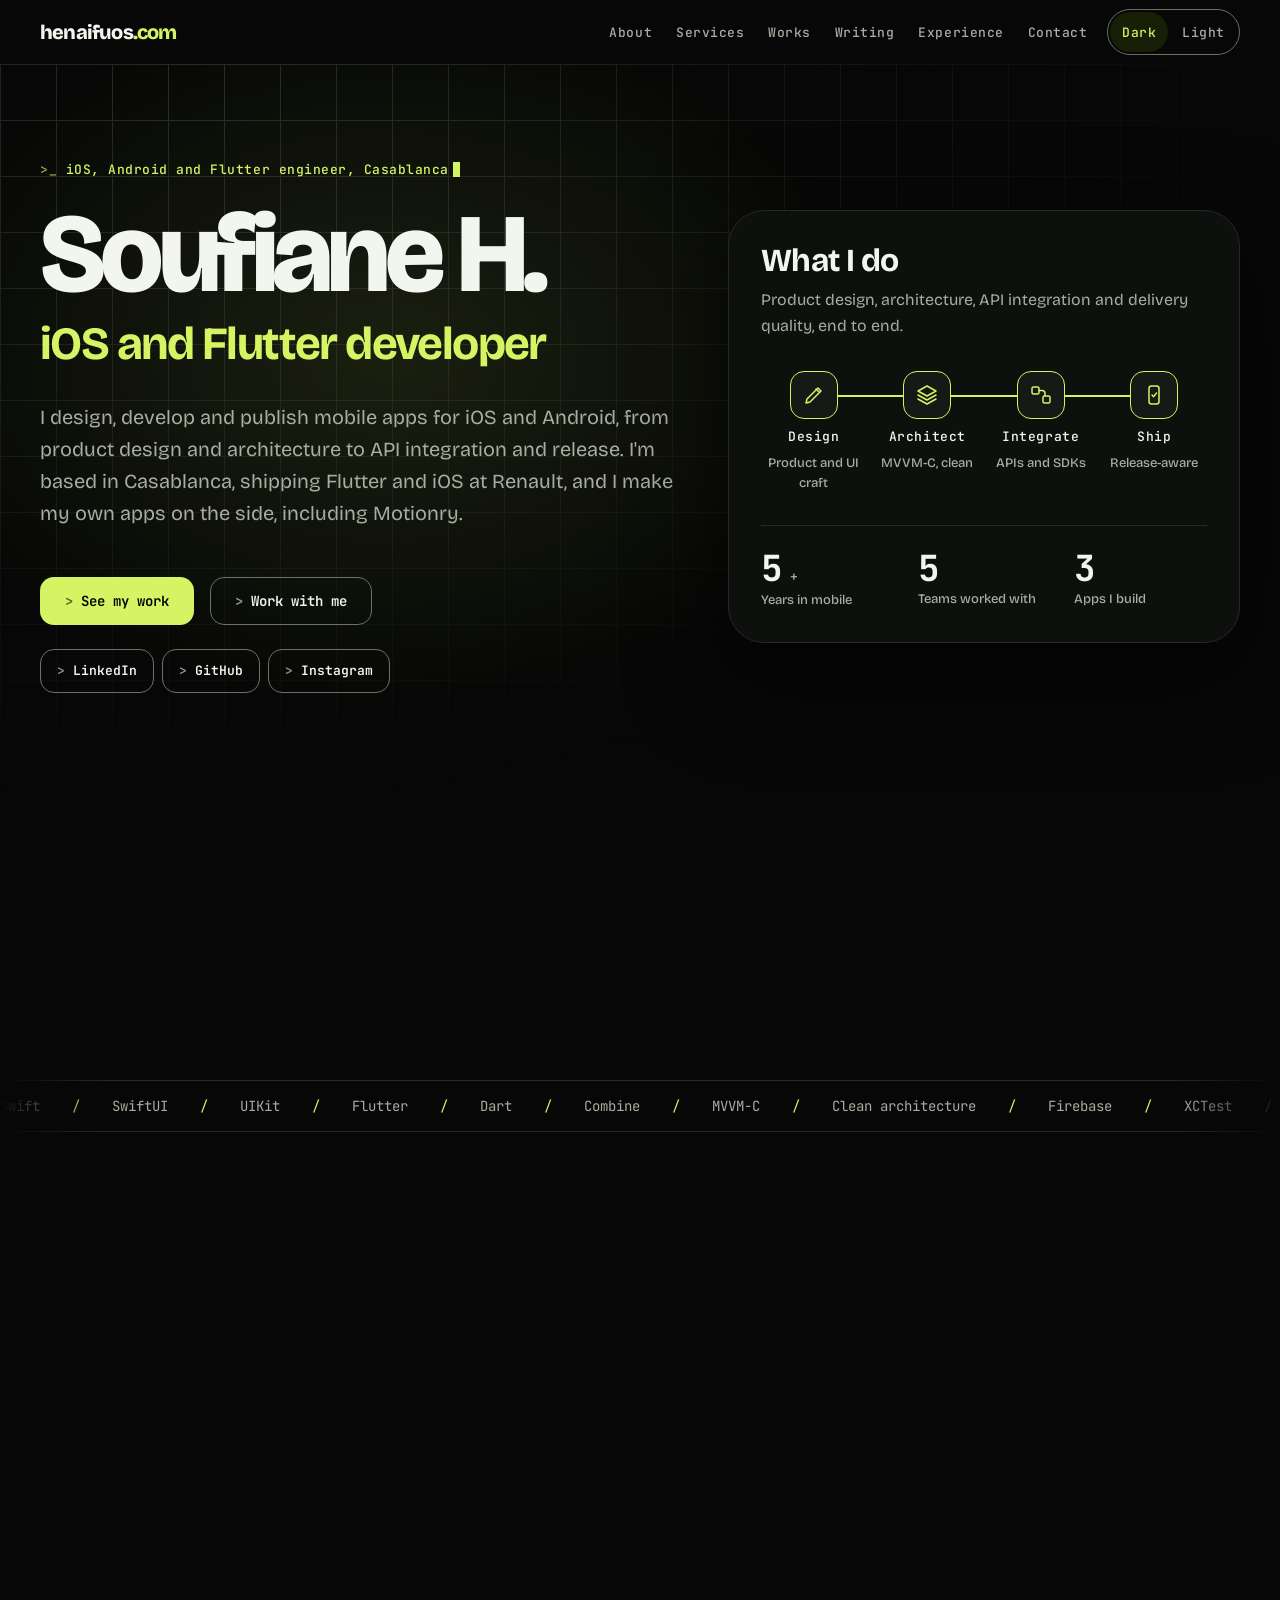
==== commit 94b4b8f4: "feat: add about, services and works sections About pairs the profile with a toolbox panel and a stac" ====
--- a/index.html
+++ b/index.html
@@ -200,6 +200,250 @@
           </div>
         </div>
       </section>
+      <section class="pg-section" id="about" aria-labelledby="about-title">
+        <div class="pg-wrap">
+          <div class="pg-sechead" data-reveal>
+            <p class="hf-label label"><span class="hf-label__prompt" aria-hidden="true">&gt;_</span> About</p>
+            <h2 class="display-md" id="about-title">Production mobile experience across automotive, consulting and messaging.</h2>
+          </div>
+        </div>
+
+        <div class="pg-marquee" aria-hidden="true">
+          <div class="hf-marquee">
+            <div class="hf-marquee__track">
+              <ul class="hf-marquee__list">
+                <li>Swift</li><li>SwiftUI</li><li>UIKit</li><li>Flutter</li><li>Dart</li><li>Combine</li><li>MVVM-C</li><li>Clean architecture</li><li>Firebase</li><li>XCTest</li><li>Agile delivery</li>
+              </ul>
+              <ul class="hf-marquee__list">
+                <li>Swift</li><li>SwiftUI</li><li>UIKit</li><li>Flutter</li><li>Dart</li><li>Combine</li><li>MVVM-C</li><li>Clean architecture</li><li>Firebase</li><li>XCTest</li><li>Agile delivery</li>
+              </ul>
+            </div>
+          </div>
+        </div>
+
+        <div class="pg-wrap">
+          <div class="pg-two">
+            <div class="pg-prose" data-reveal>
+              <p class="body-lg">
+                I build mobile features end to end: working with designers, integrating APIs and SDKs, writing
+                technical documentation and keeping delivery quality high across native iOS, Flutter, testing and
+                architecture.
+              </p>
+              <p class="body-lg">
+                I currently work with Renault in Casablanca, where I started contributing as a Flutter developer while
+                continuing iOS production features and technical spikes. Before that: Capgemini, SQLI, Alpha Network
+                and BABEL.
+              </p>
+            </div>
+
+            <div data-reveal style="--i: 1">
+              <section class="hf-panel" aria-labelledby="toolbox-title">
+                <header class="hf-panel__head">
+                  <div>
+                    <h3 class="hf-panel__title heading-lg" id="toolbox-title">Toolbox</h3>
+                    <p class="hf-panel__subtitle body">Based in Casablanca, Morocco.</p>
+                  </div>
+                </header>
+                <dl class="pg-facts">
+                  <div class="pg-fact pg-fact--raised"><dt class="label">Stack</dt><dd class="body">Swift, SwiftUI, UIKit, Flutter, Dart</dd></div>
+                  <div class="pg-fact"><dt class="label">Architecture</dt><dd class="body">MVVM, MVVM-C, VIPER, Clean</dd></div>
+                  <div class="pg-fact"><dt class="label">Quality</dt><dd class="body">Unit tests, documentation, Agile delivery</dd></div>
+                  <div class="pg-fact"><dt class="label">Tooling</dt><dd class="body">Firebase, Bitrise, GitLab, Sendbird</dd></div>
+                  <div class="pg-fact"><dt class="label">Languages</dt><dd class="body">English, French, Arabic</dd></div>
+                  <div class="pg-fact"><dt class="label">Education</dt><dd class="body">Master's in IoT and Mobile Services, ENSIAS, Rabat</dd></div>
+                </dl>
+              </section>
+            </div>
+          </div>
+        </div>
+      </section>
+
+      <section class="pg-section" id="services" aria-labelledby="services-title">
+        <div class="pg-wrap">
+          <div class="pg-sechead" data-reveal>
+            <p class="hf-label label"><span class="hf-label__prompt" aria-hidden="true">&gt;_</span> Services</p>
+            <h2 class="display-md" id="services-title">I design, build and publish apps for iOS and Android.</h2>
+            <p class="body-lg">One person from the first sketch to the App Store and Google Play listing.</p>
+          </div>
+
+          <div class="pg-works">
+            <article class="pg-work pg-svc" data-reveal style="--i: 0">
+              <section class="hf-panel">
+                <div class="pg-svc__icon" aria-hidden="true">
+                  <svg viewBox="0 0 24 24" focusable="false"><path class="pg-draw" pathLength="1" d="M4 20l4-1 11-11-3-3L5 16l-1 4z" /><path class="pg-draw" pathLength="1" style="--k: 1" d="M14 6l3 3" /></svg>
+                </div>
+                <header class="hf-panel__head">
+                  <div>
+                    <h3 class="hf-panel__title heading-lg">Design</h3>
+                    <p class="hf-panel__subtitle body">Product and UI</p>
+                  </div>
+                </header>
+                <p class="body">Flows, screens and interaction details for iPhone and Android, designed to be buildable and to feel smooth.</p>
+                <div class="pg-pills"><span class="hf-pill">iOS</span><span class="hf-pill">Android</span></div>
+              </section>
+            </article>
+
+            <article class="pg-work pg-svc" data-reveal style="--i: 1">
+              <section class="hf-panel">
+                <div class="pg-svc__icon" aria-hidden="true">
+                  <svg viewBox="0 0 24 24" focusable="false"><path class="pg-draw" pathLength="1" d="M8 8l-5 4 5 4" /><path class="pg-draw" pathLength="1" style="--k: 1" d="M16 8l5 4-5 4" /><path class="pg-draw" pathLength="1" style="--k: 2" d="M14 5l-4 14" /></svg>
+                </div>
+                <header class="hf-panel__head">
+                  <div>
+                    <h3 class="hf-panel__title heading-lg">Develop</h3>
+                    <p class="hf-panel__subtitle body">iOS, Android and Flutter</p>
+                  </div>
+                </header>
+                <p class="body">Native iOS in Swift, SwiftUI and UIKit, plus Android and Flutter with Dart, built on clean architecture with API integration and unit tests.</p>
+                <div class="pg-pills"><span class="hf-pill">Swift</span><span class="hf-pill">Flutter</span><span class="hf-pill">Android</span></div>
+              </section>
+            </article>
+
+            <article class="pg-work pg-svc" data-reveal style="--i: 2">
+              <section class="hf-panel">
+                <div class="pg-svc__icon" aria-hidden="true">
+                  <svg viewBox="0 0 24 24" focusable="false"><rect class="pg-draw" pathLength="1" x="7" y="3" width="10" height="18" rx="2.5" /><path class="pg-draw" pathLength="1" style="--k: 1" d="M12 16V9" /><path class="pg-draw" pathLength="1" style="--k: 2" d="M9 11.5l3-3 3 3" /></svg>
+                </div>
+                <header class="hf-panel__head">
+                  <div>
+                    <h3 class="hf-panel__title heading-lg">Publish</h3>
+                    <p class="hf-panel__subtitle body">App Store and Google Play</p>
+                  </div>
+                </header>
+                <p class="body">Builds, signing, store listings and releases for the App Store and Google Play, with CI through Bitrise, GitLab and fastlane.</p>
+                <div class="pg-pills"><span class="hf-pill">App Store</span><span class="hf-pill">Google Play</span><span class="hf-pill">CI</span></div>
+              </section>
+            </article>
+          </div>
+
+          <div class="pg-svc__cta" data-reveal>
+            <a class="hf-btn hf-btn--primary" href="#contact"><span class="hf-btn__prompt" aria-hidden="true">&gt;</span><span>Start a project</span></a>
+            <a class="hf-btn hf-btn--ghost" href="https://www.fiverr.com/henaifous" target="_blank" rel="noopener"><span class="hf-btn__prompt" aria-hidden="true">&gt;</span><span>Hire me on Fiverr</span></a>
+            <a class="hf-btn hf-btn--ghost" href="https://www.upwork.com/freelancers/~016be5a4ca5c7192ab" target="_blank" rel="noopener"><span class="hf-btn__prompt" aria-hidden="true">&gt;</span><span>Hire me on Upwork</span></a>
+          </div>
+        </div>
+      </section>
+
+      <section class="pg-section" id="works" aria-labelledby="works-title">
+        <div class="pg-wrap">
+          <div class="pg-sechead" data-reveal>
+            <p class="hf-label label"><span class="hf-label__prompt" aria-hidden="true">&gt;_</span> Works</p>
+            <h2 class="display-md" id="works-title">Apps I design, build and ship.</h2>
+            <p class="body-lg">Three products of my own, each with its own website. Here is what each one does and where to find it.</p>
+          </div>
+
+          <div class="pg-works">
+            <article class="pg-work" data-reveal style="--i: 0">
+              <section class="hf-panel">
+                <div class="pg-work__media">
+                  <div class="pg-browser">
+                    <div class="pg-browser__bar" aria-hidden="true"><i></i><i></i><i></i><em class="caption">motionryapp.com</em></div>
+                    <div class="pg-browser__body">
+                      <svg viewBox="40 36 480 330" aria-hidden="true" focusable="false">
+                        <path class="pg-track" style="--sw: 8" d="M96 300C70 264 76 210 118 186C170 156 210 168 252 140C300 108 336 64 398 68C462 72 500 122 486 176C474 220 440 232 446 270C452 308 410 334 360 332C300 330 262 306 214 316C160 328 118 330 96 300Z" />
+                        <path class="pg-trace" pathLength="1" style="--sw: 8" d="M96 300C70 264 76 210 118 186C170 156 210 168 252 140C300 108 336 64 398 68C462 72 500 122 486 176C474 220 440 232 446 270C452 308 410 334 360 332C300 330 262 306 214 316C160 328 118 330 96 300Z" />
+                        <circle class="pg-halo" cx="96" cy="300" r="18" />
+                        <circle class="pg-enddot" cx="96" cy="300" r="8" />
+                      </svg>
+                    </div>
+                  </div>
+                </div>
+                <header class="hf-panel__head">
+                  <div>
+                    <h3 class="hf-panel__title heading-lg">Motionry</h3>
+                    <p class="hf-panel__subtitle body">Health and fitness, iPhone and Android</p>
+                  </div>
+                </header>
+                <p class="body">A GPS tracker for cycling, running and walking that turns every route into a clear story: heart-rate zones, climb profiles and shareable route videos.</p>
+                <div class="pg-pills"><span class="hf-pill">iPhone</span><span class="hf-pill">Android</span><span class="hf-pill">Apple Watch</span><span class="hf-pill">Wear OS</span></div>
+                <div class="pg-work__links">
+                  <a class="hf-btn hf-btn--ghost hf-btn--sm" href="https://motionryapp.com/" target="_blank" rel="noopener"><span class="hf-btn__prompt" aria-hidden="true">&gt;</span><span>Website</span></a>
+                  <a class="hf-btn hf-btn--ghost hf-btn--sm" href="https://apps.apple.com/app/id6770678614" target="_blank" rel="noopener"><span class="hf-btn__prompt" aria-hidden="true">&gt;</span><span>App Store</span></a>
+                  <a class="hf-btn hf-btn--ghost hf-btn--sm" href="https://play.google.com/store/apps/details?id=io.shobaizi.motionry" target="_blank" rel="noopener"><span class="hf-btn__prompt" aria-hidden="true">&gt;</span><span>Google Play</span></a>
+                </div>
+              </section>
+            </article>
+
+            <article class="pg-work" data-reveal style="--i: 1">
+              <section class="hf-panel">
+                <div class="pg-work__media">
+                  <div class="pg-browser">
+                    <div class="pg-browser__bar" aria-hidden="true"><i></i><i></i><i></i><em class="caption">henaifuos.com/apps/gymmetric</em></div>
+                    <div class="pg-browser__body">
+                      <svg viewBox="0 0 320 180" aria-hidden="true" focusable="false">
+                        <line class="pg-track" style="--sw: 2" x1="24" y1="150" x2="296" y2="150" />
+                        <rect class="pg-bar" style="--k: 0" x="40" y="120" width="28" height="30" rx="6" />
+                        <rect class="pg-bar" style="--k: 1" x="92" y="102" width="28" height="48" rx="6" />
+                        <rect class="pg-bar" style="--k: 2" x="144" y="108" width="28" height="42" rx="6" />
+                        <rect class="pg-bar" style="--k: 3" x="196" y="80" width="28" height="70" rx="6" />
+                        <rect class="pg-bar pg-bar--hot" style="--k: 4" x="248" y="58" width="28" height="92" rx="6" />
+                        <path class="pg-trace" pathLength="1" style="--sw: 3" d="M54 108 L106 90 L158 96 L210 68 L262 40" />
+                        <circle class="pg-halo" cx="262" cy="40" r="12" />
+                        <circle class="pg-enddot" cx="262" cy="40" r="5" />
+                      </svg>
+                    </div>
+                  </div>
+                </div>
+                <header class="hf-panel__head">
+                  <div>
+                    <h3 class="hf-panel__title heading-lg">Gymmetric</h3>
+                    <p class="hf-panel__subtitle body">Fitness, iPhone</p>
+                  </div>
+                </header>
+                <p class="body">A workout tracker for routines, set logging, workout history and progress charts, for lifters who want a clean training workflow.</p>
+                <div class="pg-pills"><span class="hf-pill">iOS</span><span class="hf-pill">SwiftUI</span><span class="hf-pill">500+ exercises</span></div>
+                <div class="pg-work__links">
+                  <a class="hf-btn hf-btn--ghost hf-btn--sm" href="apps/gymmetric/"><span class="hf-btn__prompt" aria-hidden="true">&gt;</span><span>Website</span></a>
+                  <a class="hf-btn hf-btn--ghost hf-btn--sm" href="https://apps.apple.com/ma/app/gymmetric-gym-workout-tracker/id6747186413" target="_blank" rel="noopener"><span class="hf-btn__prompt" aria-hidden="true">&gt;</span><span>App Store</span></a>
+                </div>
+              </section>
+            </article>
+
+            <article class="pg-work" data-reveal style="--i: 2">
+              <section class="hf-panel">
+                <div class="pg-work__media">
+                  <div class="pg-browser">
+                    <div class="pg-browser__bar" aria-hidden="true"><i></i><i></i><i></i><em class="caption">henaifuos.com/apps/togglio</em></div>
+                    <div class="pg-browser__body">
+                      <svg viewBox="0 0 320 180" aria-hidden="true" focusable="false">
+                        <g class="pg-ticks">
+                          <line x1="160" y1="18" x2="160" y2="26" />
+                          <line x1="160" y1="18" x2="160" y2="26" transform="rotate(30 160 90)" />
+                          <line x1="160" y1="18" x2="160" y2="26" transform="rotate(60 160 90)" />
+                          <line x1="160" y1="18" x2="160" y2="26" transform="rotate(90 160 90)" />
+                          <line x1="160" y1="18" x2="160" y2="26" transform="rotate(120 160 90)" />
+                          <line x1="160" y1="18" x2="160" y2="26" transform="rotate(150 160 90)" />
+                          <line x1="160" y1="18" x2="160" y2="26" transform="rotate(180 160 90)" />
+                          <line x1="160" y1="18" x2="160" y2="26" transform="rotate(210 160 90)" />
+                          <line x1="160" y1="18" x2="160" y2="26" transform="rotate(240 160 90)" />
+                          <line x1="160" y1="18" x2="160" y2="26" transform="rotate(270 160 90)" />
+                          <line x1="160" y1="18" x2="160" y2="26" transform="rotate(300 160 90)" />
+                          <line x1="160" y1="18" x2="160" y2="26" transform="rotate(330 160 90)" />
+                        </g>
+                        <circle class="pg-track" style="--sw: 8" cx="160" cy="90" r="52" />
+                        <circle class="pg-trace" pathLength="1" style="--sw: 8; stroke-linecap: butt" cx="160" cy="90" r="52" transform="rotate(-90 160 90)" />
+                        <text class="pg-ringtext" x="160" y="98" text-anchor="middle">25:00</text>
+                      </svg>
+                    </div>
+                  </div>
+                </div>
+                <header class="hf-panel__head">
+                  <div>
+                    <h3 class="hf-panel__title heading-lg">Togglio</h3>
+                    <p class="hf-panel__subtitle body">Productivity, iPhone</p>
+                  </div>
+                </header>
+                <p class="body">A calm Pomodoro timer and task manager for focus sprints, custom timing and a more intentional daily rhythm on iPhone.</p>
+                <div class="pg-pills"><span class="hf-pill">iOS</span><span class="hf-pill">Pomodoro</span><span class="hf-pill">No data collected</span></div>
+                <div class="pg-work__links">
+                  <a class="hf-btn hf-btn--ghost hf-btn--sm" href="apps/togglio/"><span class="hf-btn__prompt" aria-hidden="true">&gt;</span><span>Website</span></a>
+                  <a class="hf-btn hf-btn--ghost hf-btn--sm" href="https://apps.apple.com/ma/app/togglio-pomodoro-timer-tasks/id6746730743" target="_blank" rel="noopener"><span class="hf-btn__prompt" aria-hidden="true">&gt;</span><span>App Store</span></a>
+                </div>
+              </section>
+            </article>
+          </div>
+        </div>
+      </section>
     </main>
 
     <script src="assets/js/main.js" defer></script>
--- a/assets/css/home.css
+++ b/assets/css/home.css
@@ -45,7 +45,57 @@
 .pg-stats { display: grid; grid-template-columns: repeat(auto-fit, minmax(min(110px, 100%), 1fr)); gap: var(--space-6); margin-top: var(--space-8); padding-top: var(--space-6); border-top: 1px solid var(--line); }
 .pg-stats .stat { font-size: 36px; }
 
+/* About */
+.pg-two { display: grid; grid-template-columns: repeat(auto-fit, minmax(min(480px, 100%), 1fr)); gap: var(--space-12); margin-top: var(--space-12); align-items: start; }
+.pg-two > * { min-width: 0; }
+.pg-prose { display: flex; flex-direction: column; gap: var(--space-6); }
+.pg-prose .body-lg { color: var(--ink-muted); max-width: var(--reading-width); text-wrap: pretty; }
+.pg-marquee { margin-top: var(--space-12); }
+.pg-facts { display: flex; flex-direction: column; gap: var(--space-1); }
+.pg-fact { display: flex; flex-direction: column; gap: var(--space-1); padding: var(--space-3) var(--space-4); border-radius: var(--radius-md); }
+.pg-fact dt { color: var(--accent-text); }
+.pg-fact dd { color: var(--ink); }
+.pg-fact--raised { background: var(--surface-raised); }
+
+/* Service and work cards */
+.pg-works { display: grid; grid-template-columns: repeat(auto-fit, minmax(min(340px, 100%), 1fr)); gap: var(--space-6); margin-top: var(--space-12); align-items: stretch; }
+.pg-work { display: flex; min-width: 0; }
+.pg-work .hf-panel { display: flex; flex-direction: column; width: 100%; padding: var(--space-6); }
+.pg-work .hf-panel__head { margin-bottom: var(--space-4); }
+.pg-work .body { color: var(--ink-muted); text-wrap: pretty; }
+.pg-work__media { margin-bottom: var(--space-6); }
+.pg-work__links { display: flex; flex-wrap: wrap; gap: var(--space-2); margin-top: auto; padding-top: var(--space-6); }
+.pg-svc__icon { display: grid; place-items: center; width: 72px; height: 72px; margin-bottom: var(--space-6); border-radius: var(--radius-lg); background: var(--surface-raised); color: var(--accent-text); }
+.pg-svc__icon svg { display: block; width: 40px; height: 40px; fill: none; stroke: currentColor; stroke-width: 1.5; stroke-linecap: round; stroke-linejoin: round; }
+.pg-svc__cta { display: flex; flex-wrap: wrap; gap: var(--space-4); margin-top: var(--space-12); }
+
+/* Browser-window illustrations. Drawings are visible by default; the reveal animation starts them hidden. */
+@keyframes pg-bar { from { transform: scaleY(0); } to { transform: scaleY(1); } }
+@keyframes pg-halo { from { opacity: 0; } to { opacity: 0.25; } }
+.pg-browser { overflow: hidden; border: 1px solid var(--line); border-radius: var(--radius-lg); background: var(--bg); }
+.pg-browser__bar { display: flex; align-items: center; gap: var(--space-2); padding: var(--space-2) var(--space-3); border-bottom: 1px solid var(--line); background: var(--surface-raised); }
+.pg-browser__bar i { width: 8px; height: 8px; border-radius: 50%; background: var(--line-strong); }
+.pg-browser__bar em { flex: 1; min-width: 0; margin-left: var(--space-2); padding: 3px var(--space-3); overflow: hidden; border-radius: var(--radius-pill); background: var(--bg); color: var(--ink-muted); font-style: normal; text-overflow: ellipsis; white-space: nowrap; }
+.pg-browser__body { aspect-ratio: 16 / 9; }
+.pg-browser__body svg { display: block; width: 100%; height: 100%; }
+.pg-track, .pg-trace { fill: none; stroke-width: var(--sw, 6); stroke-linecap: round; stroke-linejoin: round; }
+.pg-track { stroke: var(--line-strong); opacity: 0.5; }
+.pg-trace { stroke: var(--accent-text); stroke-dasharray: 1 2; stroke-dashoffset: 0; }
+.pg-bar { fill: var(--line-strong); opacity: 0.55; transform-box: fill-box; transform-origin: 50% 100%; }
+.pg-bar--hot { fill: var(--accent-text); opacity: 1; }
+.pg-ticks line { stroke: var(--line-strong); stroke-width: 2; stroke-linecap: round; opacity: 0.6; }
+.pg-ringtext { fill: var(--ink); font: 600 22px var(--font-mono); letter-spacing: -0.02em; }
+.pg-enddot { fill: var(--accent-text); }
+.pg-halo { fill: var(--accent-text); opacity: 0.25; }
+.pg-svc .pg-draw { stroke-dasharray: 1 2; stroke-dashoffset: 0; }
+html.js .pg-work.is-in .pg-trace { animation: pg-dash 2200ms var(--ease-in-out) 300ms both; }
+html.js .pg-work.is-in .pg-bar { animation: pg-bar 900ms var(--ease-out) both; animation-delay: calc(var(--k, 0) * 90ms + 300ms); }
+html.js .pg-work.is-in .pg-enddot { animation: pg-fade var(--dur-base) var(--ease-out) 2300ms both; }
+html.js .pg-work.is-in .pg-halo { animation: pg-halo var(--dur-base) var(--ease-out) 2300ms both; }
+html.js .pg-svc.is-in .pg-draw { animation: pg-dash 1400ms var(--ease-in-out) both; animation-delay: calc(var(--k, 0) * 200ms + 200ms); }
+
 @media (prefers-reduced-motion: reduce) {
+  html.js .pg-work.is-in .pg-trace, html.js .pg-work.is-in .pg-bar, html.js .pg-work.is-in .pg-enddot, html.js .pg-work.is-in .pg-halo, html.js .pg-svc.is-in .pg-draw { animation: none; }
   .pg-type, .pg-title, .pg-hero__panel, .pg-cta { animation: none; }
   .pg-flow__line { animation: none; }
   .pg-flow__dot { animation: none; transform: translateX(calc(100cqw - 12px)); }
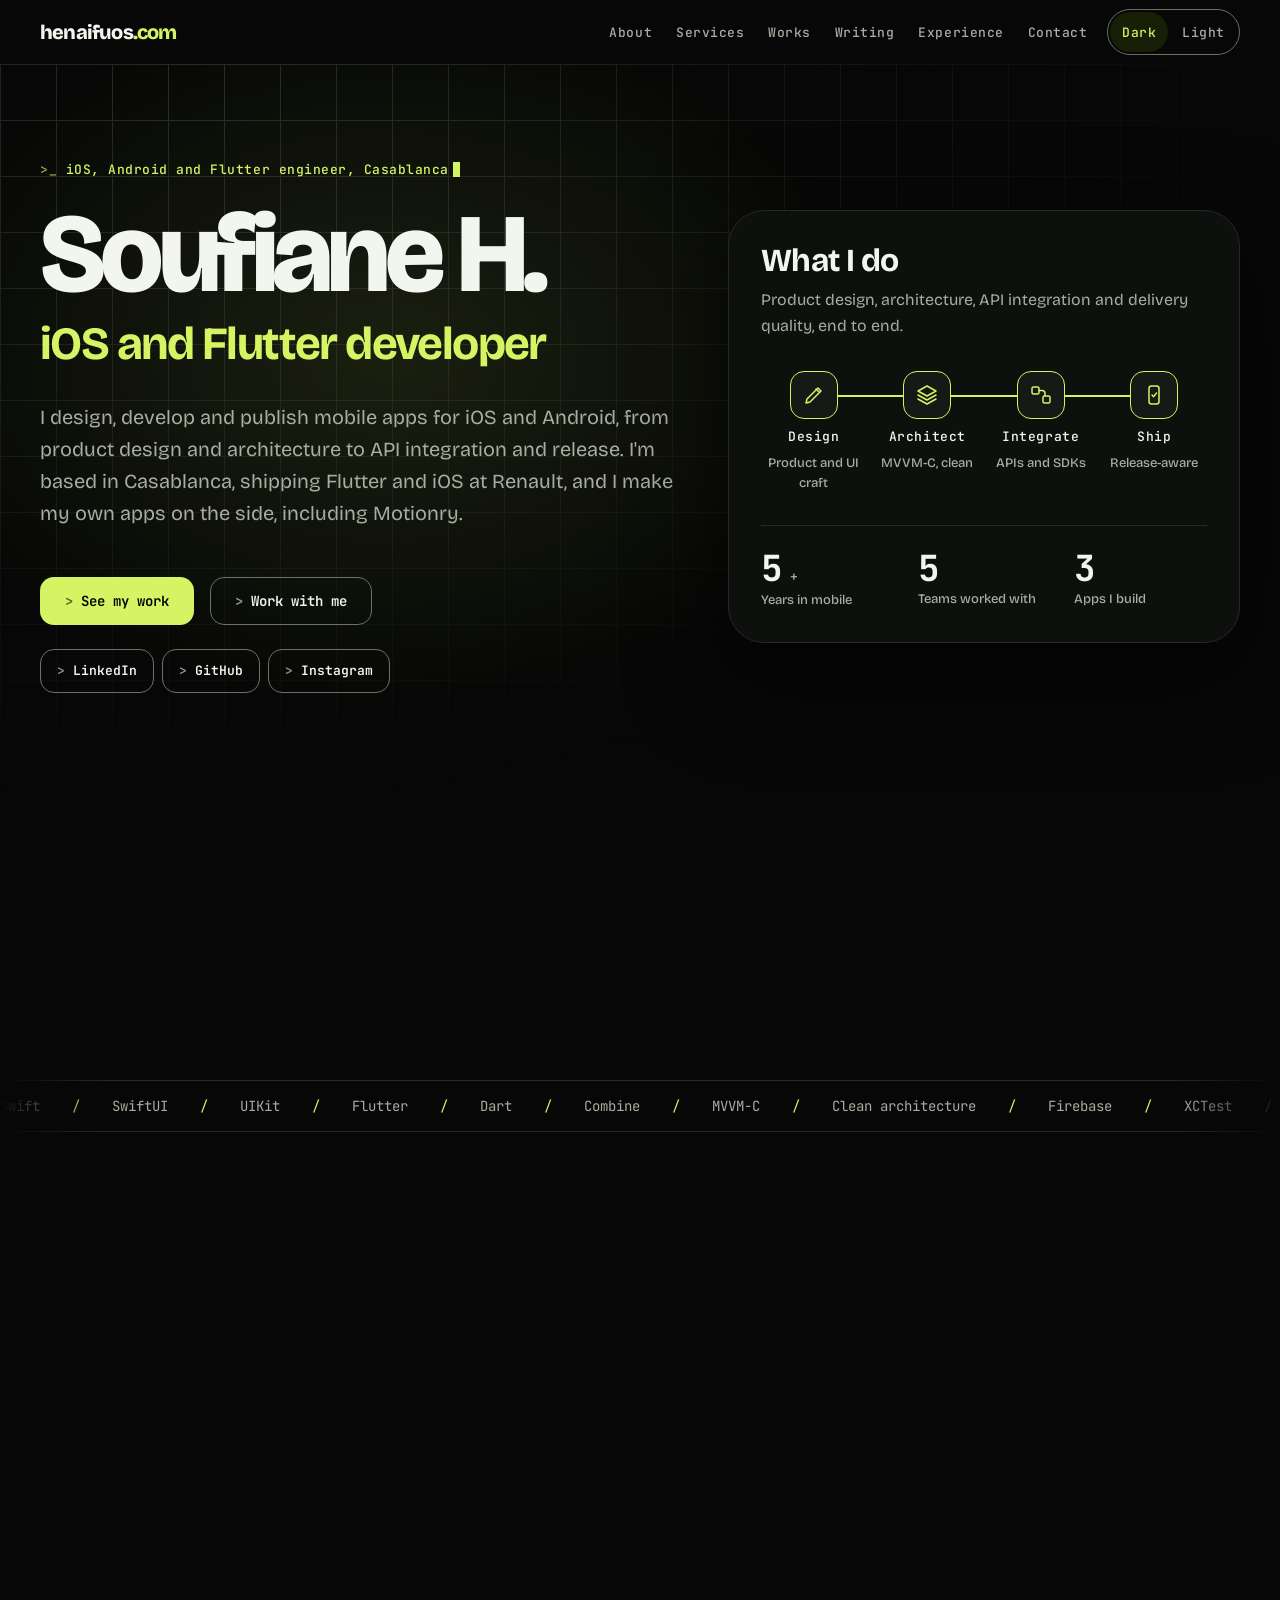
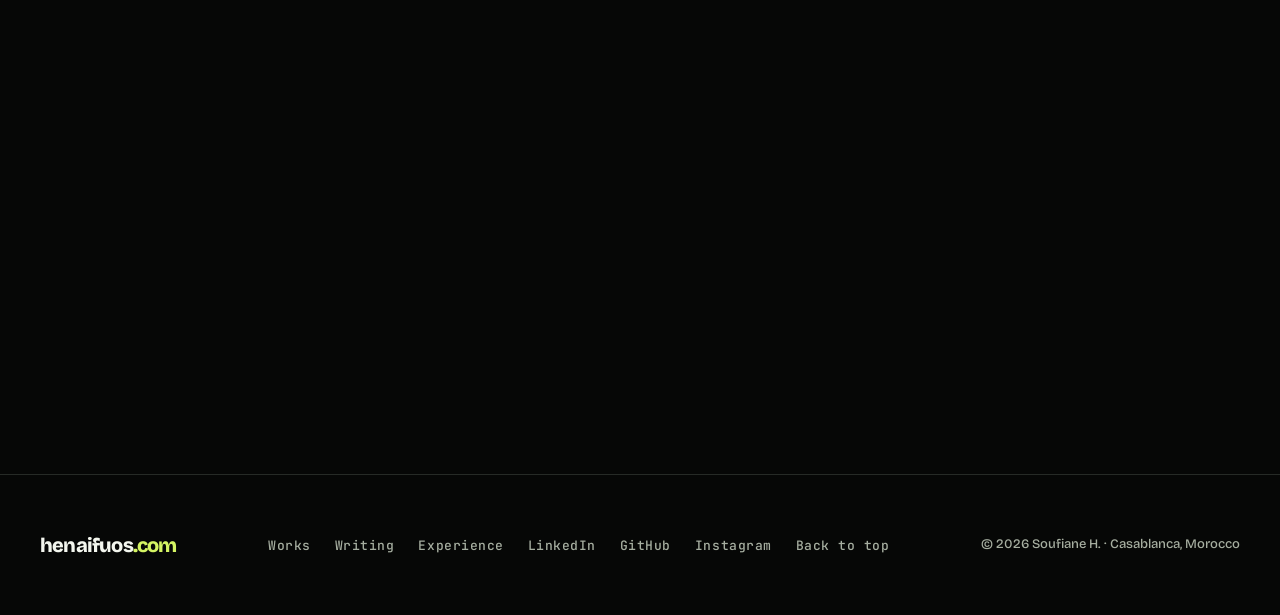
==== commit 3cdffd8a: "feat: add writing, experience, contact and footer Writing lists three technical posts, Experience sh" ====
--- a/index.html
+++ b/index.html
@@ -444,7 +444,175 @@
           </div>
         </div>
       </section>
+      <section class="pg-section" id="writing" aria-labelledby="writing-title">
+        <div class="pg-wrap">
+          <div class="pg-sechead" data-reveal>
+            <p class="hf-label label"><span class="hf-label__prompt" aria-hidden="true">&gt;_</span> Writing</p>
+            <h2 class="display-md" id="writing-title">Notes on iOS, Flutter and shipping mobile.</h2>
+            <p class="body-lg">Technical posts from production work: architecture, testing and what changes when you move between native and cross-platform.</p>
+          </div>
+
+          <div class="pg-writing" data-reveal>
+            <section class="hf-panel" aria-labelledby="latest-title">
+              <header class="hf-panel__head">
+                <div><h3 class="hf-panel__title heading-lg" id="latest-title">Latest posts</h3></div>
+              </header>
+              <div class="pg-posts">
+                <article class="pg-post">
+                  <div class="pg-post__tag"><span class="hf-pill">Swift</span></div>
+                  <div class="pg-post__body">
+                    <h4 class="heading-md"><a href="blog/mvvm-c-swiftui-combine/">MVVM-C with SwiftUI and Combine: navigation that stays testable</a></h4>
+                    <p class="body">How a coordinator layer keeps SwiftUI screens small and unit tests simple.</p>
+                  </div>
+                  <div class="pg-post__meta"><time class="caption" datetime="2026-10-24">24 Oct 2026</time><span class="caption">6 min read</span><span class="pg-go" aria-hidden="true">&gt;</span></div>
+                </article>
+                <article class="pg-post">
+                  <div class="pg-post__tag"><span class="hf-pill">Flutter</span></div>
+                  <div class="pg-post__body">
+                    <h4 class="heading-md"><a href="blog/ios-to-flutter/">From iOS to Flutter: what carries over and what does not</a></h4>
+                    <p class="body">A practical map for iOS developers learning Flutter: widgets, state, navigation, async code and testing.</p>
+                  </div>
+                  <div class="pg-post__meta"><time class="caption" datetime="2026-10-24">24 Oct 2026</time><span class="caption">7 min read</span><span class="pg-go" aria-hidden="true">&gt;</span></div>
+                </article>
+                <article class="pg-post">
+                  <div class="pg-post__tag"><span class="hf-pill">Web</span></div>
+                  <div class="pg-post__body">
+                    <h4 class="heading-md"><a href="blog/svg-stroke-dashoffset/">Draw a route with SVG stroke-dashoffset</a></h4>
+                    <p class="body">The animation behind the line drawings on this site, in a few lines of CSS.</p>
+                  </div>
+                  <div class="pg-post__meta"><time class="caption" datetime="2026-10-24">24 Oct 2026</time><span class="caption">6 min read</span><span class="pg-go" aria-hidden="true">&gt;</span></div>
+                </article>
+              </div>
+            </section>
+            <div class="pg-more">
+              <a class="hf-btn hf-btn--ghost" href="blog/"><span class="hf-btn__prompt" aria-hidden="true">&gt;</span><span>Read all posts</span></a>
+            </div>
+          </div>
+        </div>
+      </section>
+
+      <section class="pg-section" id="experience" aria-labelledby="experience-title">
+        <div class="pg-wrap">
+          <div class="pg-two pg-two--flush">
+            <div class="pg-sticky pg-sechead" data-reveal>
+              <p class="hf-label label"><span class="hf-label__prompt" aria-hidden="true">&gt;_</span> Experience</p>
+              <h2 class="display-md" id="experience-title">5+ years shipping mobile for production teams.</h2>
+              <p class="body-lg">From UIKit and VIPER to SwiftUI, Combine and Flutter: five teams, one habit of keeping delivery quality high.</p>
+            </div>
+
+            <div data-reveal style="--i: 1">
+              <section class="hf-panel" aria-labelledby="career-title">
+                <header class="hf-panel__head">
+                  <div><h3 class="hf-panel__title heading-lg" id="career-title">Career</h3></div>
+                </header>
+                <article class="hf-timeline hf-timeline--current">
+                  <p class="hf-timeline__period label">Mar 2025 to now</p>
+                  <div class="hf-timeline__rail" aria-hidden="true"><span class="hf-timeline__dot"></span></div>
+                  <div class="hf-timeline__body">
+                    <h4 class="heading-md hf-timeline__org">Renault</h4>
+                    <p class="hf-timeline__role caption">Flutter and iOS developer</p>
+                    <p class="body hf-timeline__text">Contributing as a Flutter developer while continuing iOS production features, technical spikes, API integration and unit tests.</p>
+                  </div>
+                </article>
+                <article class="hf-timeline">
+                  <p class="hf-timeline__period label">Aug 2024 to Feb 2025</p>
+                  <div class="hf-timeline__rail" aria-hidden="true"><span class="hf-timeline__dot"></span></div>
+                  <div class="hf-timeline__body">
+                    <h4 class="heading-md hf-timeline__org">Capgemini at Renault</h4>
+                    <p class="hf-timeline__role caption">Senior iOS developer</p>
+                    <p class="body hf-timeline__text">Delivered SwiftUI and UIKit features with Combine and MVVM-C across Agile teams.</p>
+                  </div>
+                </article>
+                <article class="hf-timeline">
+                  <p class="hf-timeline__period label">May 2023 to Aug 2024</p>
+                  <div class="hf-timeline__rail" aria-hidden="true"><span class="hf-timeline__dot"></span></div>
+                  <div class="hf-timeline__body">
+                    <h4 class="heading-md hf-timeline__org">SQLI</h4>
+                    <p class="hf-timeline__role caption">iOS developer</p>
+                    <p class="body hf-timeline__text">Worked on a new messaging Swift package with clean architecture, documentation and unit tests.</p>
+                  </div>
+                </article>
+                <article class="hf-timeline">
+                  <p class="hf-timeline__period label">Mar 2022 to Apr 2023</p>
+                  <div class="hf-timeline__rail" aria-hidden="true"><span class="hf-timeline__dot"></span></div>
+                  <div class="hf-timeline__body">
+                    <h4 class="heading-md hf-timeline__org">Alpha Network</h4>
+                    <p class="hf-timeline__role caption">iOS developer</p>
+                    <p class="body hf-timeline__text">Shipped features and API integrations in MVVM and UIKit flows.</p>
+                  </div>
+                </article>
+                <article class="hf-timeline">
+                  <p class="hf-timeline__period label">Sep 2020 to Feb 2022</p>
+                  <div class="hf-timeline__rail" aria-hidden="true"><span class="hf-timeline__dot"></span></div>
+                  <div class="hf-timeline__body">
+                    <h4 class="heading-md hf-timeline__org">BABEL</h4>
+                    <p class="hf-timeline__role caption">iOS developer</p>
+                    <p class="body hf-timeline__text">Built with VIPER and Objective-C, backed by unit and UI tests.</p>
+                  </div>
+                </article>
+              </section>
+            </div>
+          </div>
+        </div>
+      </section>
+
+      <section class="pg-section pg-contact" id="contact" aria-labelledby="contact-title">
+        <div class="pg-wrap pg-contact__in">
+          <div class="pg-contact__copy">
+            <div data-reveal>
+              <p class="hf-label label"><span class="hf-label__prompt" aria-hidden="true">&gt;_</span> Contact</p>
+            </div>
+            <h2 class="display-lg" id="contact-title" data-reveal style="--i: 1">Open to iOS, Flutter and product-focused mobile work.</h2>
+            <p class="body-lg" data-reveal style="--i: 2">Available for app collaborations and engineering roles where UI craft and maintainable architecture both matter.</p>
+            <div data-reveal style="--i: 3">
+              <a class="hf-btn hf-btn--primary" href="https://www.linkedin.com/in/shobaizi/" target="_blank" rel="noopener"><span class="hf-btn__prompt" aria-hidden="true">&gt;</span><span>Message me on LinkedIn</span></a>
+            </div>
+          </div>
+
+          <div data-reveal style="--i: 2">
+            <section class="hf-panel" aria-labelledby="elsewhere-title">
+              <header class="hf-panel__head">
+                <div>
+                  <h3 class="hf-panel__title heading-lg" id="elsewhere-title">Elsewhere</h3>
+                  <p class="hf-panel__subtitle body">Find me, or hire me.</p>
+                </div>
+              </header>
+              <ul class="pg-links">
+                <li><a class="pg-link" href="https://www.linkedin.com/in/shobaizi/" target="_blank" rel="noopener"><span class="label">LinkedIn</span><span class="body">linkedin.com/in/shobaizi</span><span class="pg-go" aria-hidden="true">&gt;</span></a></li>
+                <li><a class="pg-link" href="https://github.com/henaifous" target="_blank" rel="noopener"><span class="label">GitHub</span><span class="body">github.com/henaifous</span><span class="pg-go" aria-hidden="true">&gt;</span></a></li>
+                <li><a class="pg-link" href="https://www.instagram.com/shobaizi/" target="_blank" rel="noopener"><span class="label">Instagram</span><span class="body">instagram.com/shobaizi</span><span class="pg-go" aria-hidden="true">&gt;</span></a></li>
+                <li><a class="pg-link" href="https://www.fiverr.com/henaifous" target="_blank" rel="noopener"><span class="label">Fiverr</span><span class="body">fiverr.com/henaifous</span><span class="pg-go" aria-hidden="true">&gt;</span></a></li>
+                <li><a class="pg-link" href="https://www.upwork.com/freelancers/~016be5a4ca5c7192ab" target="_blank" rel="noopener"><span class="label">Upwork</span><span class="body">My Upwork profile</span><span class="pg-go" aria-hidden="true">&gt;</span></a></li>
+              </ul>
+            </section>
+          </div>
+        </div>
+        <div class="pg-wrap">
+          <div class="pg-pulse" data-reveal aria-hidden="true">
+            <svg viewBox="0 0 1200 140" preserveAspectRatio="xMidYMid slice" focusable="false">
+              <path class="pg-pulse__track" d="M0 78 H452 L482 78 L500 54 L526 108 L556 12 L588 100 L608 78 H1200" />
+              <path class="pg-pulse__draw" pathLength="1" d="M0 78 H452 L482 78 L500 54 L526 108 L556 12 L588 100 L608 78 H1200" />
+            </svg>
+          </div>
+        </div>
+      </section>
     </main>
+
+    <footer class="pg-footer">
+      <div class="pg-wrap pg-footer__in">
+        <a class="pg-brand" href="#top" aria-label="henaifuos.com, back to top">henaifuos<span>.com</span></a>
+        <nav aria-label="Footer">
+          <a href="#works">Works</a>
+          <a href="blog/">Writing</a>
+          <a href="#experience">Experience</a>
+          <a href="https://www.linkedin.com/in/shobaizi/" rel="noopener">LinkedIn</a>
+          <a href="https://github.com/henaifous" rel="noopener">GitHub</a>
+          <a href="https://www.instagram.com/shobaizi/" rel="noopener">Instagram</a>
+          <a href="#top">Back to top</a>
+        </nav>
+        <p class="caption">&copy; 2026 Soufiane H. &middot; Casablanca, Morocco</p>
+      </div>
+    </footer>
 
     <script src="assets/js/main.js" defer></script>
   </body>
--- a/assets/css/home.css
+++ b/assets/css/home.css
@@ -94,7 +94,53 @@
 html.js .pg-work.is-in .pg-halo { animation: pg-halo var(--dur-base) var(--ease-out) 2300ms both; }
 html.js .pg-svc.is-in .pg-draw { animation: pg-dash 1400ms var(--ease-in-out) both; animation-delay: calc(var(--k, 0) * 200ms + 200ms); }
 
+/* Writing */
+.pg-writing { margin-top: var(--space-12); }
+.pg-posts { display: flex; flex-direction: column; gap: var(--space-1); }
+.pg-post { position: relative; display: grid; grid-template-columns: 128px minmax(0, 1fr) auto; gap: var(--space-4); align-items: start; padding: var(--space-4); border-radius: var(--radius-md); transition: background-color var(--dur-fast) var(--ease-out); }
+.pg-post:hover { background: var(--surface-raised); }
+.pg-post__body { display: flex; flex-direction: column; gap: var(--space-2); }
+.pg-post__body h4 a { color: var(--ink); text-decoration: none; }
+.pg-post__body h4 a::after { content: ""; position: absolute; inset: 0; border-radius: var(--radius-md); }
+.pg-post__body h4 a:focus-visible { outline: none; }
+.pg-post__body h4 a:focus-visible::after { outline: 2px solid var(--accent-text); outline-offset: 3px; }
+.pg-post__body p { color: var(--ink-muted); max-width: 58ch; }
+.pg-post__meta { display: flex; align-items: center; gap: var(--space-3); }
+.pg-post__meta .caption { color: var(--ink-muted); white-space: nowrap; }
+.pg-go { color: var(--accent-text); font: 600 14px/1 var(--font-mono); transition: transform var(--dur-fast) var(--ease-out); }
+.pg-post:hover .pg-go, .pg-link:hover .pg-go { transform: translateX(4px); }
+.pg-more { display: flex; margin-top: var(--space-6); }
+@media (max-width: 719px) {
+  .pg-post { grid-template-columns: minmax(0, 1fr) auto; grid-template-areas: "tag meta" "body body"; gap: var(--space-3) var(--space-4); }
+  .pg-post__tag { grid-area: tag; }
+  .pg-post__body { grid-area: body; }
+  .pg-post__meta { grid-area: meta; flex-wrap: wrap; justify-content: flex-end; }
+}
+
+/* Experience */
+.pg-two--flush { margin-top: 0; }
+.pg-sticky { position: sticky; top: calc(var(--header-height) + var(--space-8)); }
+@media (max-width: 719px) { .pg-sticky { position: static; } }
+
+/* Contact */
+.pg-contact__in { display: grid; grid-template-columns: repeat(auto-fit, minmax(min(420px, 100%), 1fr)); gap: var(--space-12); align-items: center; }
+.pg-contact__copy { display: flex; flex-direction: column; align-items: flex-start; gap: var(--space-6); }
+.pg-contact h2 { color: var(--ink); text-wrap: balance; }
+.pg-contact .body-lg { max-width: var(--reading-width); color: var(--ink-muted); }
+.pg-links { display: flex; flex-direction: column; gap: var(--space-1); }
+.pg-link { display: grid; grid-template-columns: 96px minmax(0, 1fr) auto; align-items: center; gap: var(--space-4); min-height: 56px; padding: var(--space-3) var(--space-4); border-radius: var(--radius-md); text-decoration: none; transition: background-color var(--dur-fast) var(--ease-out); }
+.pg-link:hover { background: var(--surface-raised); }
+.pg-link .label { color: var(--accent-text); }
+.pg-link .body { color: var(--ink); overflow-wrap: anywhere; }
+.pg-pulse { height: 140px; margin-top: var(--space-16); overflow: hidden; }
+.pg-pulse svg { display: block; width: 100%; height: 100%; }
+.pg-pulse__track, .pg-pulse__draw { fill: none; stroke-width: 3; stroke-linecap: round; stroke-linejoin: round; }
+.pg-pulse__track { stroke: var(--line); }
+.pg-pulse__draw { stroke: var(--accent-text); stroke-dasharray: 1 2; stroke-dashoffset: 0; }
+html.js .pg-pulse.is-in .pg-pulse__draw { animation: pg-dash 2800ms var(--ease-in-out) both; }
+
 @media (prefers-reduced-motion: reduce) {
+  html.js .pg-pulse.is-in .pg-pulse__draw { animation: none; }
   html.js .pg-work.is-in .pg-trace, html.js .pg-work.is-in .pg-bar, html.js .pg-work.is-in .pg-enddot, html.js .pg-work.is-in .pg-halo, html.js .pg-svc.is-in .pg-draw { animation: none; }
   .pg-type, .pg-title, .pg-hero__panel, .pg-cta { animation: none; }
   .pg-flow__line { animation: none; }
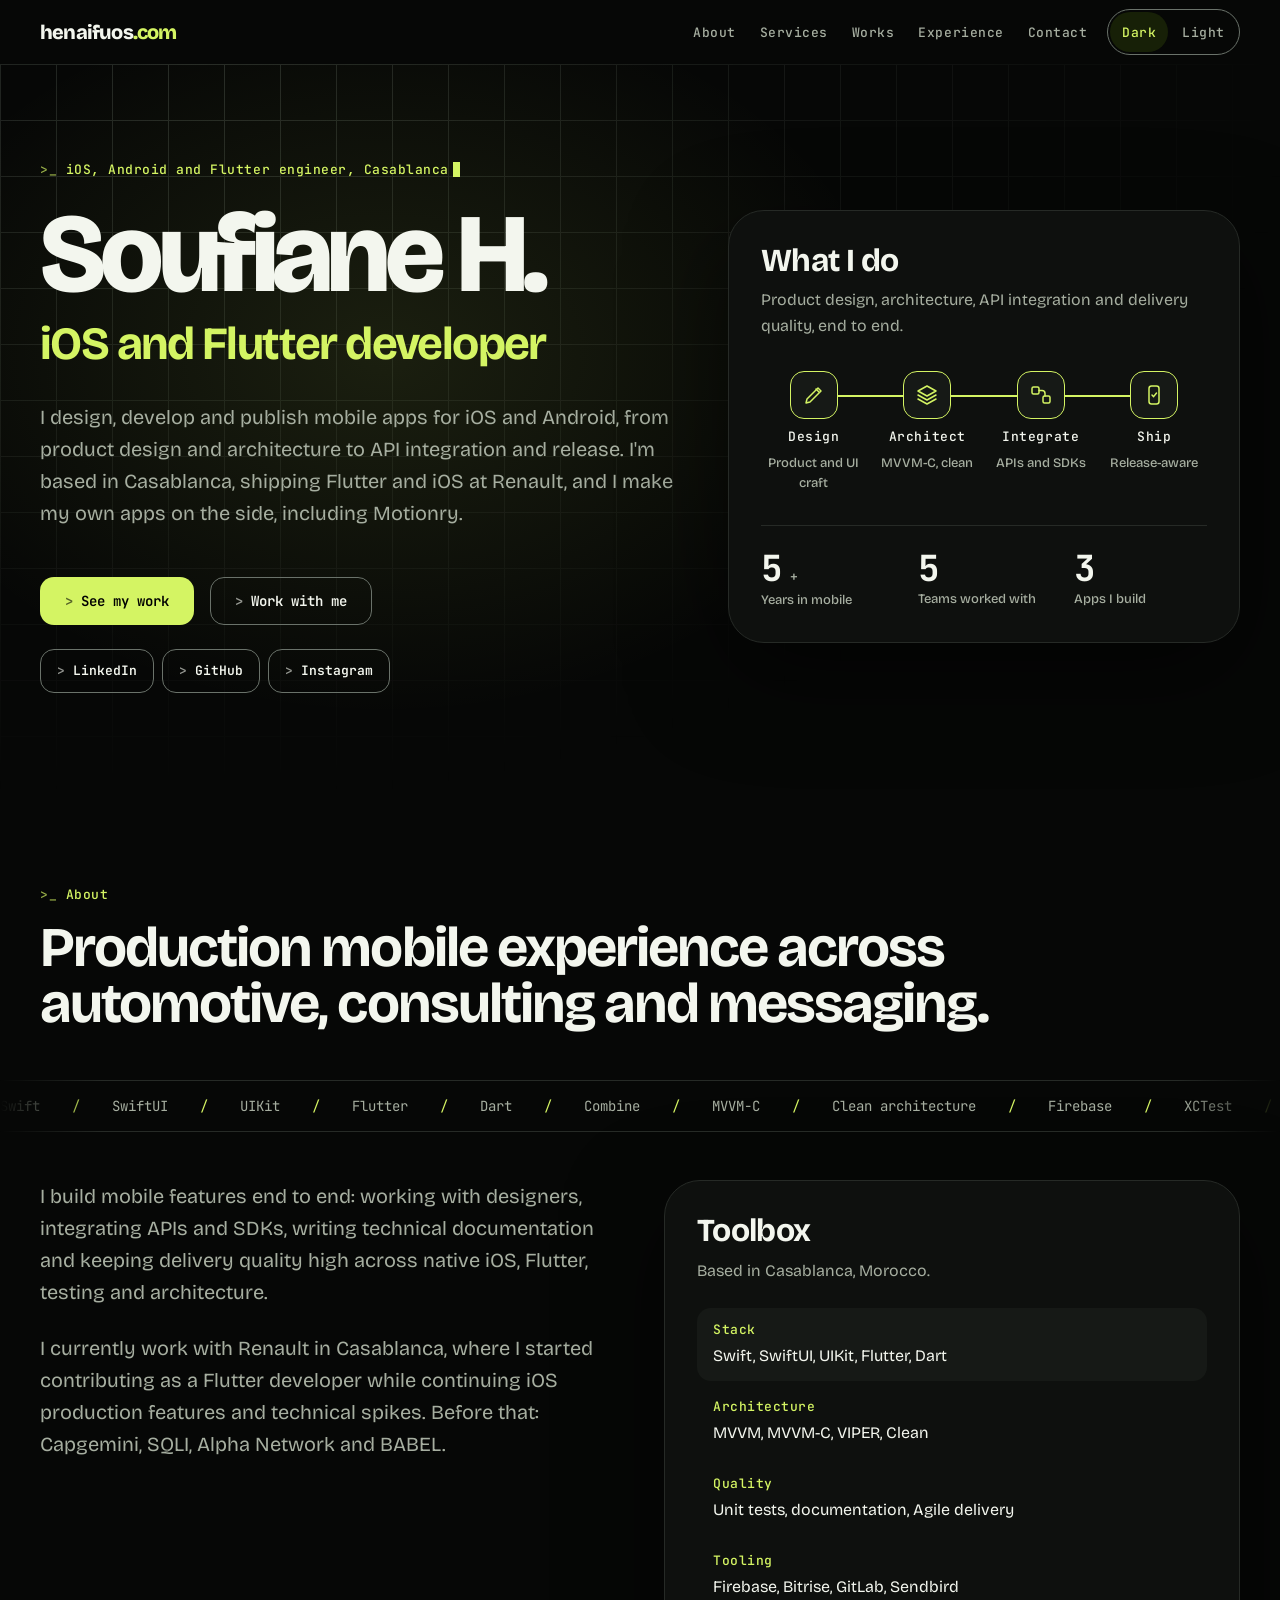
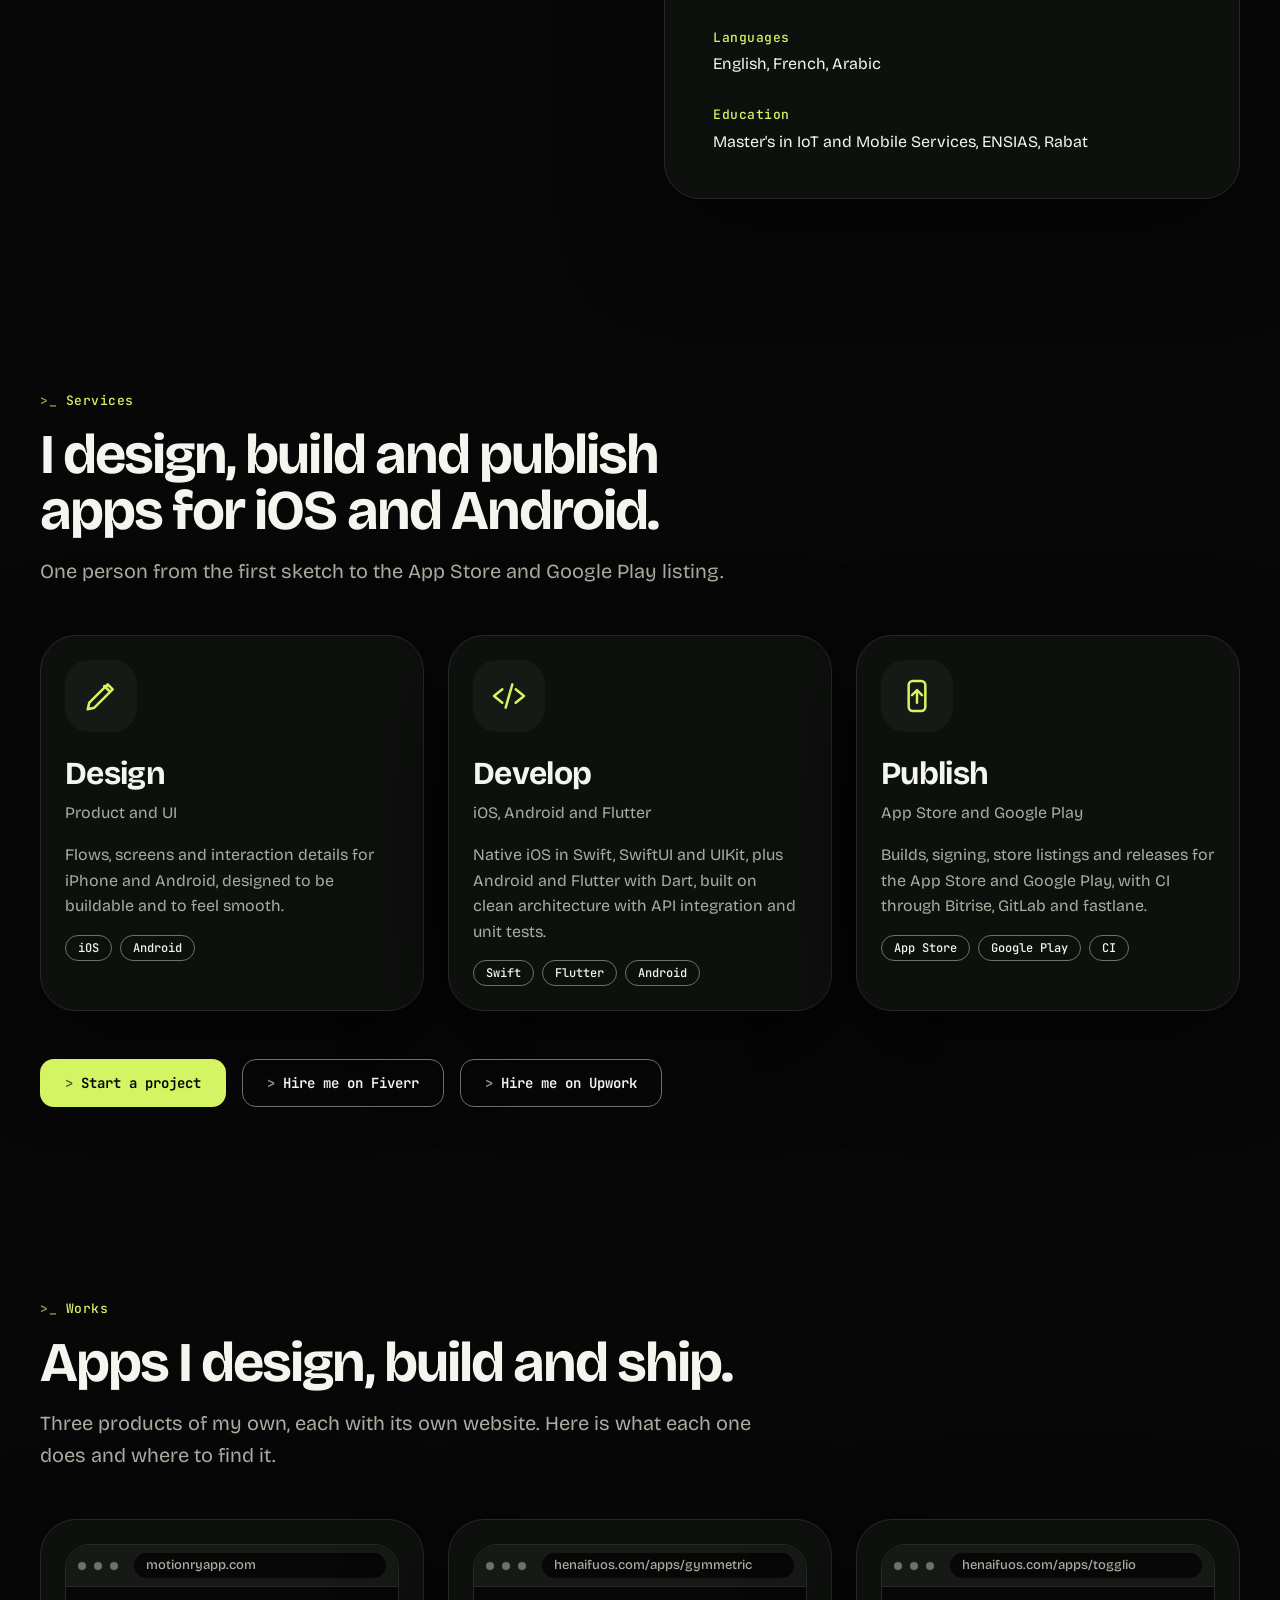
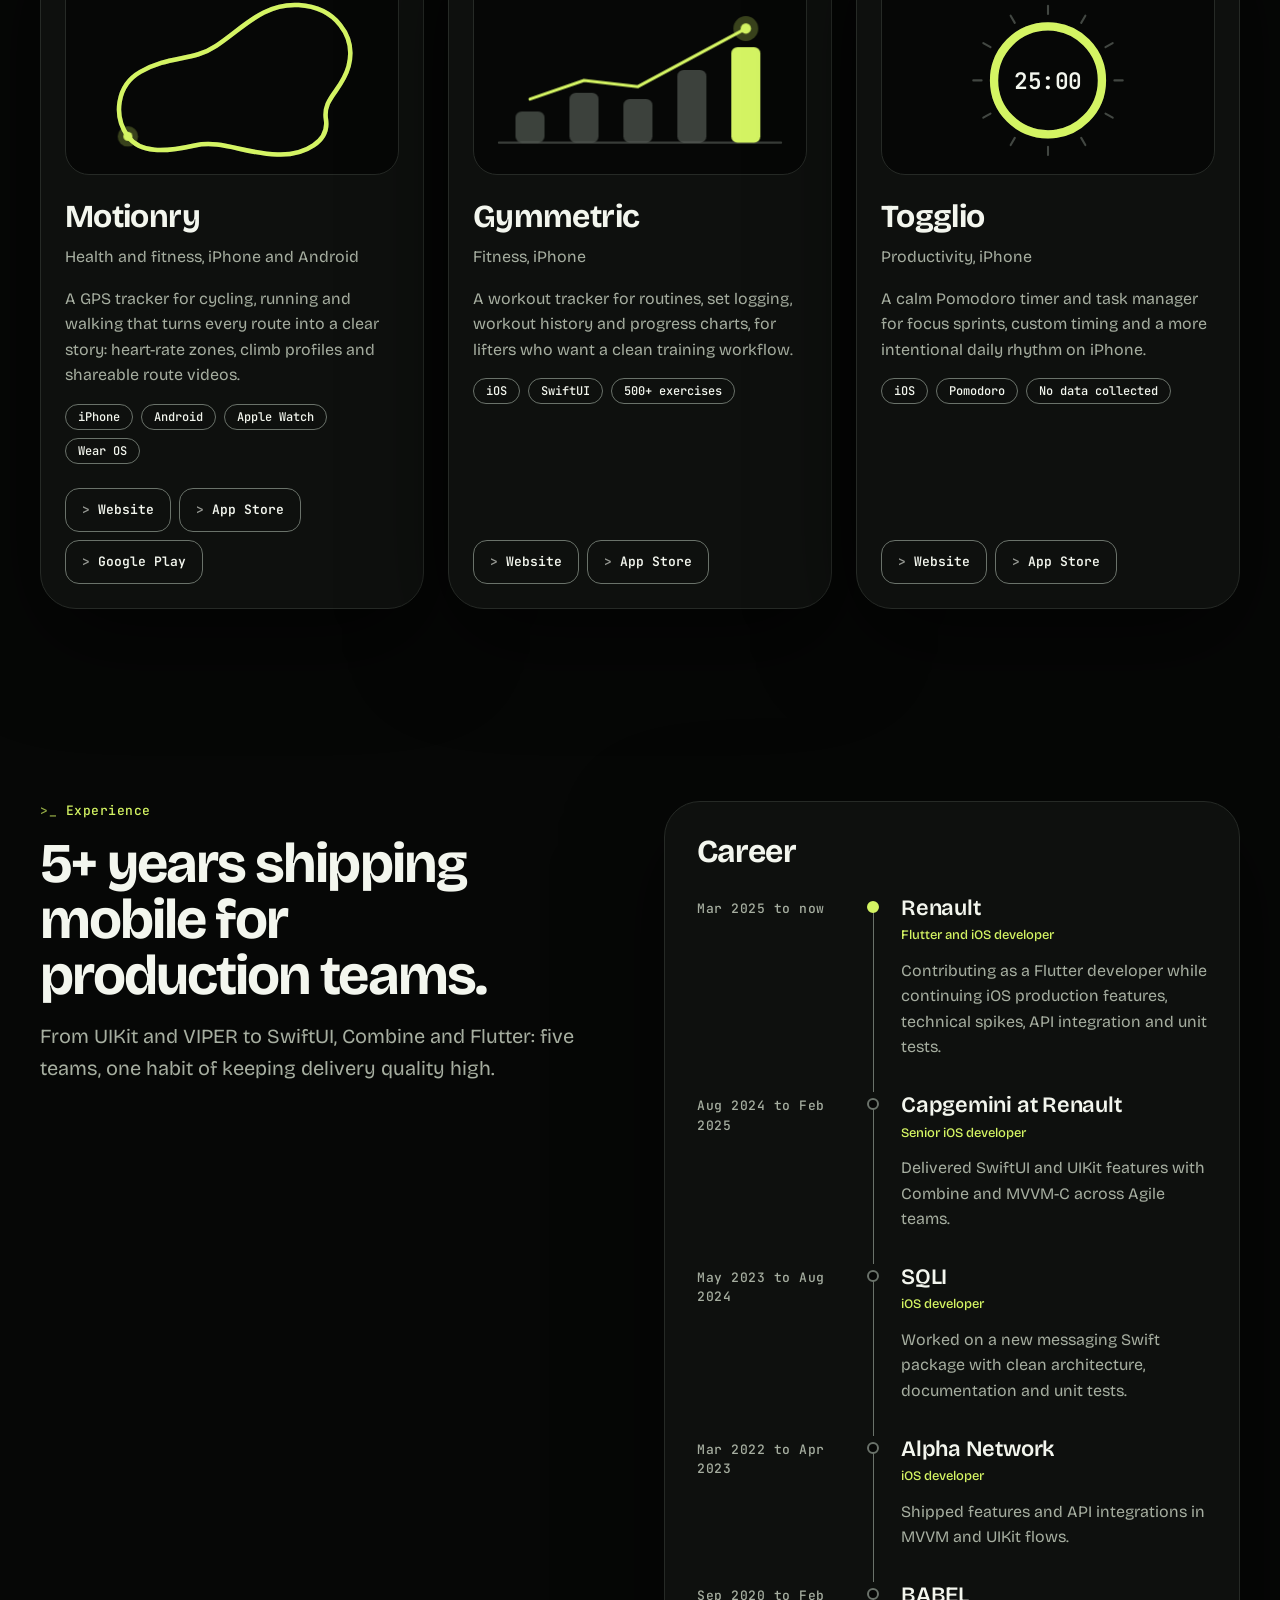
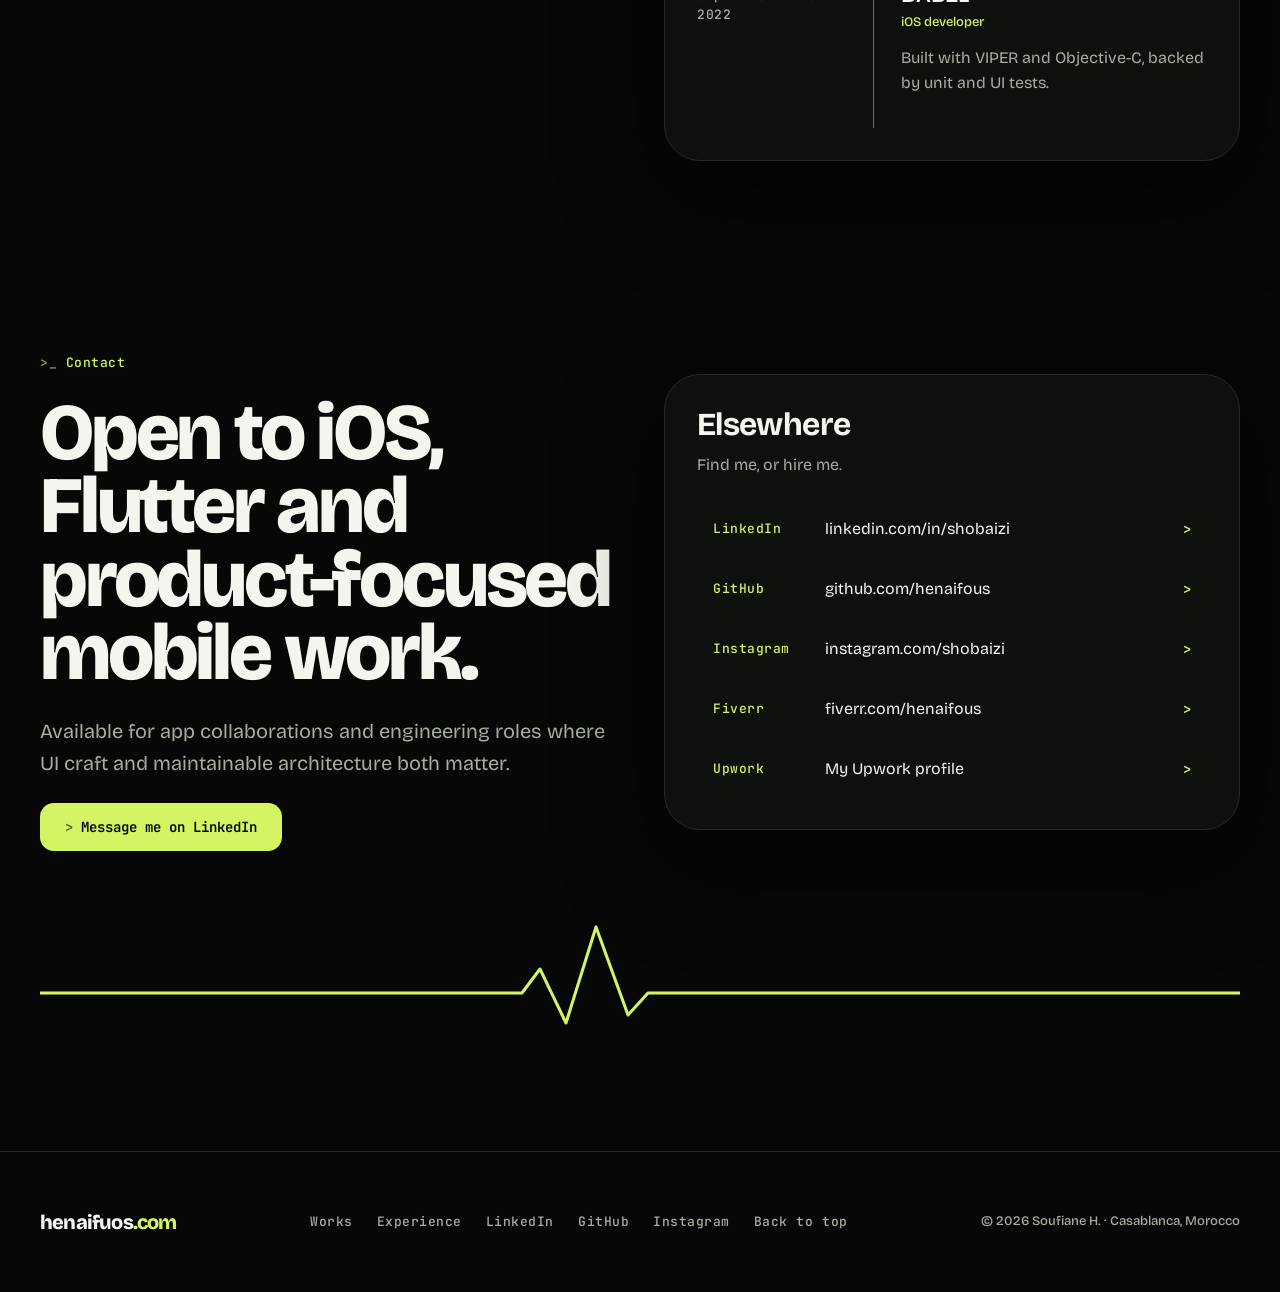
==== commit 241da136: "feat: remove the writing section from the home page Drop the Writing section, its header and footer " ====
--- a/index.html
+++ b/index.html
@@ -6,7 +6,7 @@
     <title>Soufiane H. — iOS &amp; Flutter Developer in Casablanca</title>
     <meta
       name="description"
-      content="I'm Soufiane H., an iOS and Flutter developer in Casablanca. I design, build and publish iOS and Android apps, and write about mobile."
+      content="I'm Soufiane H., an iOS and Flutter developer in Casablanca. I design, build and publish iOS and Android apps."
     />
     <link rel="canonical" href="https://henaifuos.com/" />
     <meta name="author" content="Soufiane H." />
@@ -18,7 +18,7 @@
     <meta property="og:title" content="Soufiane H. — iOS &amp; Flutter Developer in Casablanca" />
     <meta
       property="og:description"
-      content="I design, build and publish iOS and Android apps, and write about mobile."
+      content="I design, build and publish iOS and Android apps."
     />
     <meta property="og:url" content="https://henaifuos.com/" />
     <meta property="og:image" content="https://henaifuos.com/assets/img/og-card.png" />
@@ -29,7 +29,7 @@
     <meta name="twitter:title" content="Soufiane H. — iOS &amp; Flutter Developer in Casablanca" />
     <meta
       name="twitter:description"
-      content="I design, build and publish iOS and Android apps, and write about mobile."
+      content="I design, build and publish iOS and Android apps."
     />
     <meta name="twitter:image" content="https://henaifuos.com/assets/img/og-card.png" />
 
@@ -105,7 +105,6 @@
           <a href="#about">About</a>
           <a href="#services">Services</a>
           <a href="#works">Works</a>
-          <a href="#writing">Writing</a>
           <a href="#experience">Experience</a>
           <a href="#contact">Contact</a>
         </nav>
@@ -444,53 +443,6 @@
           </div>
         </div>
       </section>
-      <section class="pg-section" id="writing" aria-labelledby="writing-title">
-        <div class="pg-wrap">
-          <div class="pg-sechead" data-reveal>
-            <p class="hf-label label"><span class="hf-label__prompt" aria-hidden="true">&gt;_</span> Writing</p>
-            <h2 class="display-md" id="writing-title">Notes on iOS, Flutter and shipping mobile.</h2>
-            <p class="body-lg">Technical posts from production work: architecture, testing and what changes when you move between native and cross-platform.</p>
-          </div>
-
-          <div class="pg-writing" data-reveal>
-            <section class="hf-panel" aria-labelledby="latest-title">
-              <header class="hf-panel__head">
-                <div><h3 class="hf-panel__title heading-lg" id="latest-title">Latest posts</h3></div>
-              </header>
-              <div class="pg-posts">
-                <article class="pg-post">
-                  <div class="pg-post__tag"><span class="hf-pill">Swift</span></div>
-                  <div class="pg-post__body">
-                    <h4 class="heading-md"><a href="blog/mvvm-c-swiftui-combine/">MVVM-C with SwiftUI and Combine: navigation that stays testable</a></h4>
-                    <p class="body">How a coordinator layer keeps SwiftUI screens small and unit tests simple.</p>
-                  </div>
-                  <div class="pg-post__meta"><time class="caption" datetime="2026-10-24">24 Oct 2026</time><span class="caption">6 min read</span><span class="pg-go" aria-hidden="true">&gt;</span></div>
-                </article>
-                <article class="pg-post">
-                  <div class="pg-post__tag"><span class="hf-pill">Flutter</span></div>
-                  <div class="pg-post__body">
-                    <h4 class="heading-md"><a href="blog/ios-to-flutter/">From iOS to Flutter: what carries over and what does not</a></h4>
-                    <p class="body">A practical map for iOS developers learning Flutter: widgets, state, navigation, async code and testing.</p>
-                  </div>
-                  <div class="pg-post__meta"><time class="caption" datetime="2026-10-24">24 Oct 2026</time><span class="caption">7 min read</span><span class="pg-go" aria-hidden="true">&gt;</span></div>
-                </article>
-                <article class="pg-post">
-                  <div class="pg-post__tag"><span class="hf-pill">Web</span></div>
-                  <div class="pg-post__body">
-                    <h4 class="heading-md"><a href="blog/svg-stroke-dashoffset/">Draw a route with SVG stroke-dashoffset</a></h4>
-                    <p class="body">The animation behind the line drawings on this site, in a few lines of CSS.</p>
-                  </div>
-                  <div class="pg-post__meta"><time class="caption" datetime="2026-10-24">24 Oct 2026</time><span class="caption">6 min read</span><span class="pg-go" aria-hidden="true">&gt;</span></div>
-                </article>
-              </div>
-            </section>
-            <div class="pg-more">
-              <a class="hf-btn hf-btn--ghost" href="blog/"><span class="hf-btn__prompt" aria-hidden="true">&gt;</span><span>Read all posts</span></a>
-            </div>
-          </div>
-        </div>
-      </section>
-
       <section class="pg-section" id="experience" aria-labelledby="experience-title">
         <div class="pg-wrap">
           <div class="pg-two pg-two--flush">
@@ -603,7 +555,6 @@
         <a class="pg-brand" href="#top" aria-label="henaifuos.com, back to top">henaifuos<span>.com</span></a>
         <nav aria-label="Footer">
           <a href="#works">Works</a>
-          <a href="blog/">Writing</a>
           <a href="#experience">Experience</a>
           <a href="https://www.linkedin.com/in/shobaizi/" rel="noopener">LinkedIn</a>
           <a href="https://github.com/henaifous" rel="noopener">GitHub</a>
--- a/assets/css/base.css
+++ b/assets/css/base.css
@@ -39,7 +39,7 @@
 .pg-theme button[aria-pressed="true"] { background: var(--accent-soft); color: var(--accent-text); }
 .pg-theme button:focus-visible { outline: 2px solid var(--accent-text); outline-offset: 2px; }
 .pg-progress { position: absolute; left: 0; right: 0; bottom: 0; height: 2px; background: var(--accent); transform: scaleX(0); transform-origin: left center; }
-@media (max-width: 899px) { .pg-nav a:nth-child(4), .pg-nav a:nth-child(5) { display: none; } }
+@media (max-width: 899px) { .pg-nav a:nth-child(4) { display: none; } }
 @media (max-width: 719px) { .pg-nav { gap: var(--space-1); } .pg-brand { font-size: 18px; } .pg-nav a:nth-child(1) { display: none; } }
 @media (max-width: 519px) { .pg-theme { display: none; } .pg-nav a:nth-child(2) { display: none; } }
 
@@ -65,6 +65,28 @@
 .pg-sechead .body-lg { max-width: var(--reading-width); color: var(--ink-muted); text-wrap: pretty; }
 .pg-pills { display: flex; flex-wrap: wrap; gap: var(--space-2); margin-top: var(--space-4); }
 
+/* Post list: shared by the home page and the blog index */
+.pg-posts { display: flex; flex-direction: column; gap: var(--space-1); }
+.pg-post { position: relative; display: grid; grid-template-columns: 128px minmax(0, 1fr) auto; gap: var(--space-4); align-items: start; padding: var(--space-4); border-radius: var(--radius-md); transition: background-color var(--dur-fast) var(--ease-out); }
+.pg-post:hover { background: var(--surface-raised); }
+.pg-post__body { display: flex; flex-direction: column; gap: var(--space-2); }
+.pg-post__body :is(h3, h4) a { color: var(--ink); text-decoration: none; }
+.pg-post__body :is(h3, h4) a::after { content: ""; position: absolute; inset: 0; border-radius: var(--radius-md); }
+.pg-post__body :is(h3, h4) a:focus-visible { outline: none; }
+.pg-post__body :is(h3, h4) a:focus-visible::after { outline: 2px solid var(--accent-text); outline-offset: 3px; }
+.pg-post__body p { color: var(--ink-muted); max-width: 58ch; }
+.pg-post__meta { display: flex; align-items: center; gap: var(--space-3); }
+.pg-post__meta .caption { color: var(--ink-muted); white-space: nowrap; }
+.pg-go { color: var(--accent-text); font: 600 14px/1 var(--font-mono); transition: transform var(--dur-fast) var(--ease-out); }
+.pg-post:hover .pg-go { transform: translateX(4px); }
+.pg-more { display: flex; margin-top: var(--space-6); }
+@media (max-width: 719px) {
+  .pg-post { grid-template-columns: minmax(0, 1fr) auto; grid-template-areas: "tag meta" "body body"; gap: var(--space-3) var(--space-4); }
+  .pg-post__tag { grid-area: tag; }
+  .pg-post__body { grid-area: body; }
+  .pg-post__meta { grid-area: meta; flex-wrap: wrap; justify-content: flex-end; }
+}
+
 /* Footer */
 .pg-footer { border-top: 1px solid var(--line); padding-block: var(--space-12); }
 .pg-footer__in { display: flex; flex-wrap: wrap; align-items: center; justify-content: space-between; gap: var(--space-6); }
--- a/assets/css/home.css
+++ b/assets/css/home.css
@@ -94,28 +94,7 @@
 html.js .pg-work.is-in .pg-halo { animation: pg-halo var(--dur-base) var(--ease-out) 2300ms both; }
 html.js .pg-svc.is-in .pg-draw { animation: pg-dash 1400ms var(--ease-in-out) both; animation-delay: calc(var(--k, 0) * 200ms + 200ms); }
 
-/* Writing */
-.pg-writing { margin-top: var(--space-12); }
-.pg-posts { display: flex; flex-direction: column; gap: var(--space-1); }
-.pg-post { position: relative; display: grid; grid-template-columns: 128px minmax(0, 1fr) auto; gap: var(--space-4); align-items: start; padding: var(--space-4); border-radius: var(--radius-md); transition: background-color var(--dur-fast) var(--ease-out); }
-.pg-post:hover { background: var(--surface-raised); }
-.pg-post__body { display: flex; flex-direction: column; gap: var(--space-2); }
-.pg-post__body h4 a { color: var(--ink); text-decoration: none; }
-.pg-post__body h4 a::after { content: ""; position: absolute; inset: 0; border-radius: var(--radius-md); }
-.pg-post__body h4 a:focus-visible { outline: none; }
-.pg-post__body h4 a:focus-visible::after { outline: 2px solid var(--accent-text); outline-offset: 3px; }
-.pg-post__body p { color: var(--ink-muted); max-width: 58ch; }
-.pg-post__meta { display: flex; align-items: center; gap: var(--space-3); }
-.pg-post__meta .caption { color: var(--ink-muted); white-space: nowrap; }
-.pg-go { color: var(--accent-text); font: 600 14px/1 var(--font-mono); transition: transform var(--dur-fast) var(--ease-out); }
-.pg-post:hover .pg-go, .pg-link:hover .pg-go { transform: translateX(4px); }
-.pg-more { display: flex; margin-top: var(--space-6); }
-@media (max-width: 719px) {
-  .pg-post { grid-template-columns: minmax(0, 1fr) auto; grid-template-areas: "tag meta" "body body"; gap: var(--space-3) var(--space-4); }
-  .pg-post__tag { grid-area: tag; }
-  .pg-post__body { grid-area: body; }
-  .pg-post__meta { grid-area: meta; flex-wrap: wrap; justify-content: flex-end; }
-}
+.pg-link:hover .pg-go { transform: translateX(4px); }
 
 /* Experience */
 .pg-two--flush { margin-top: 0; }
